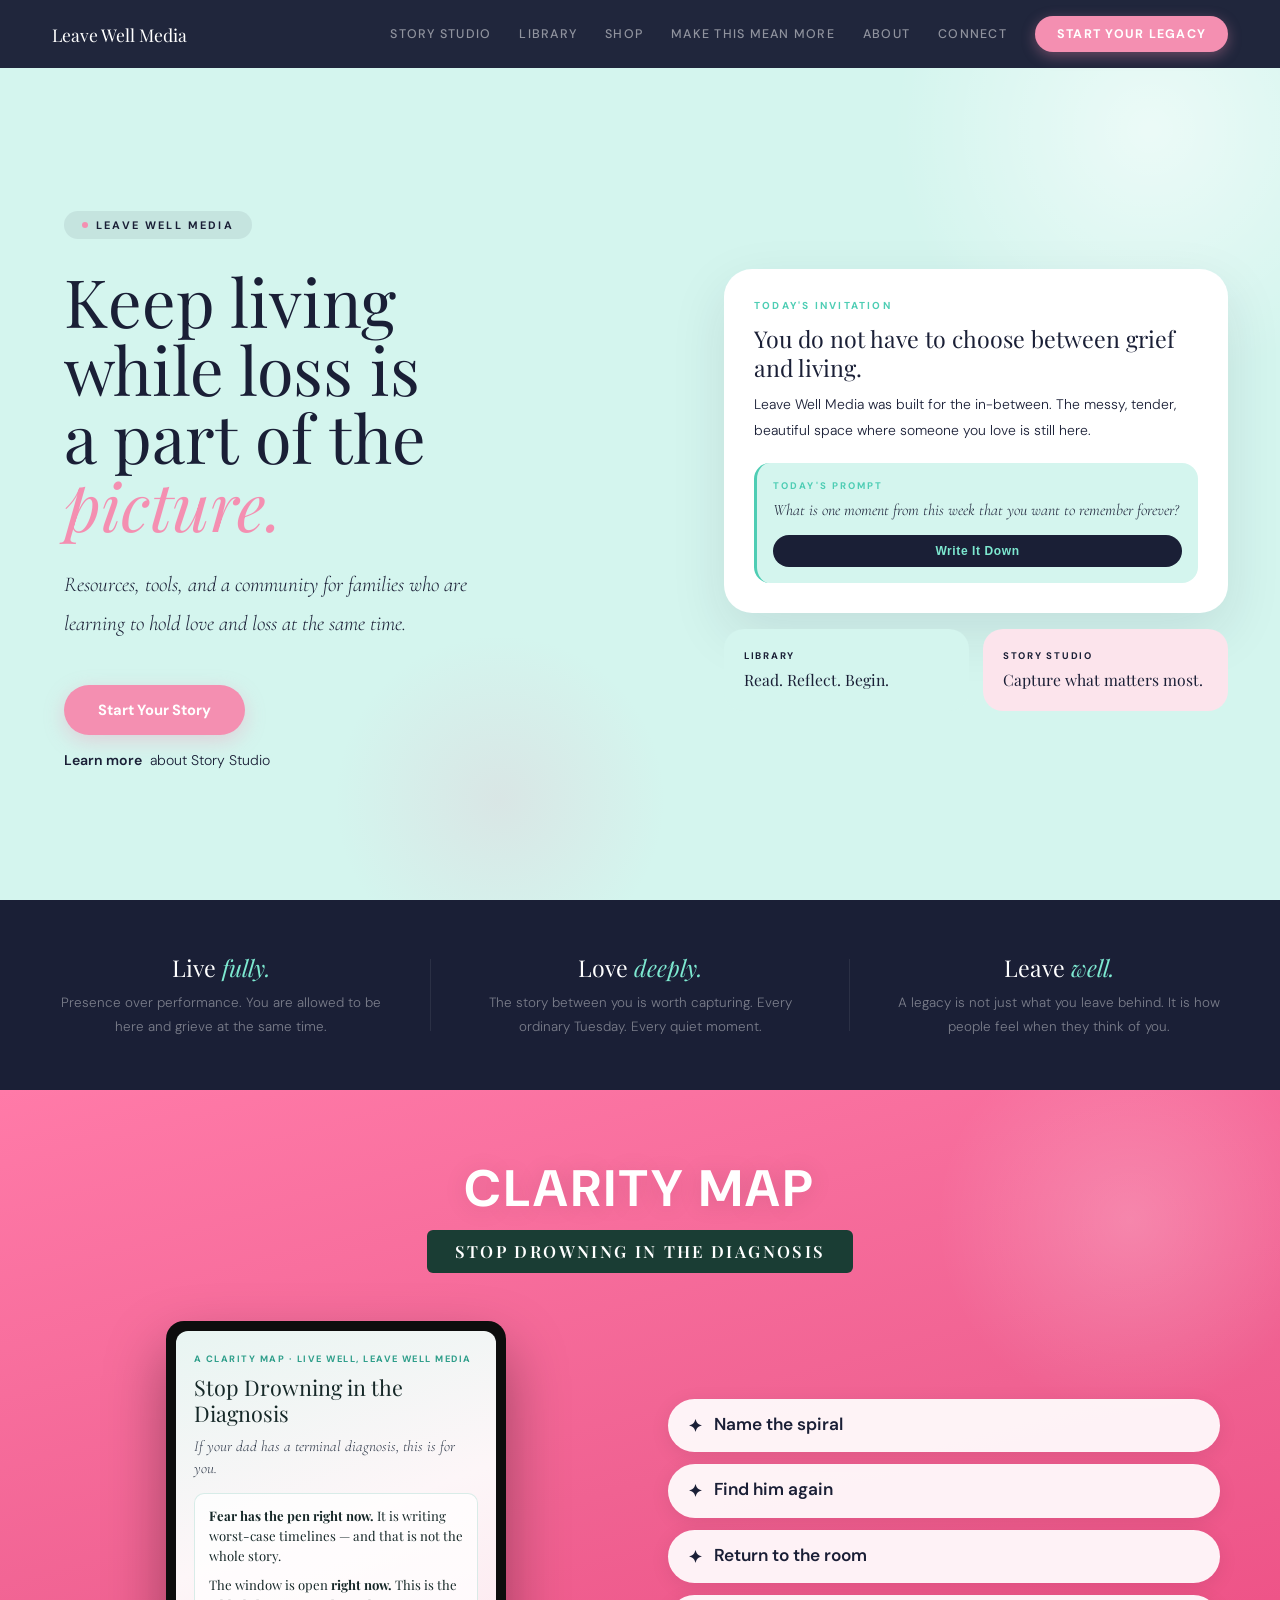
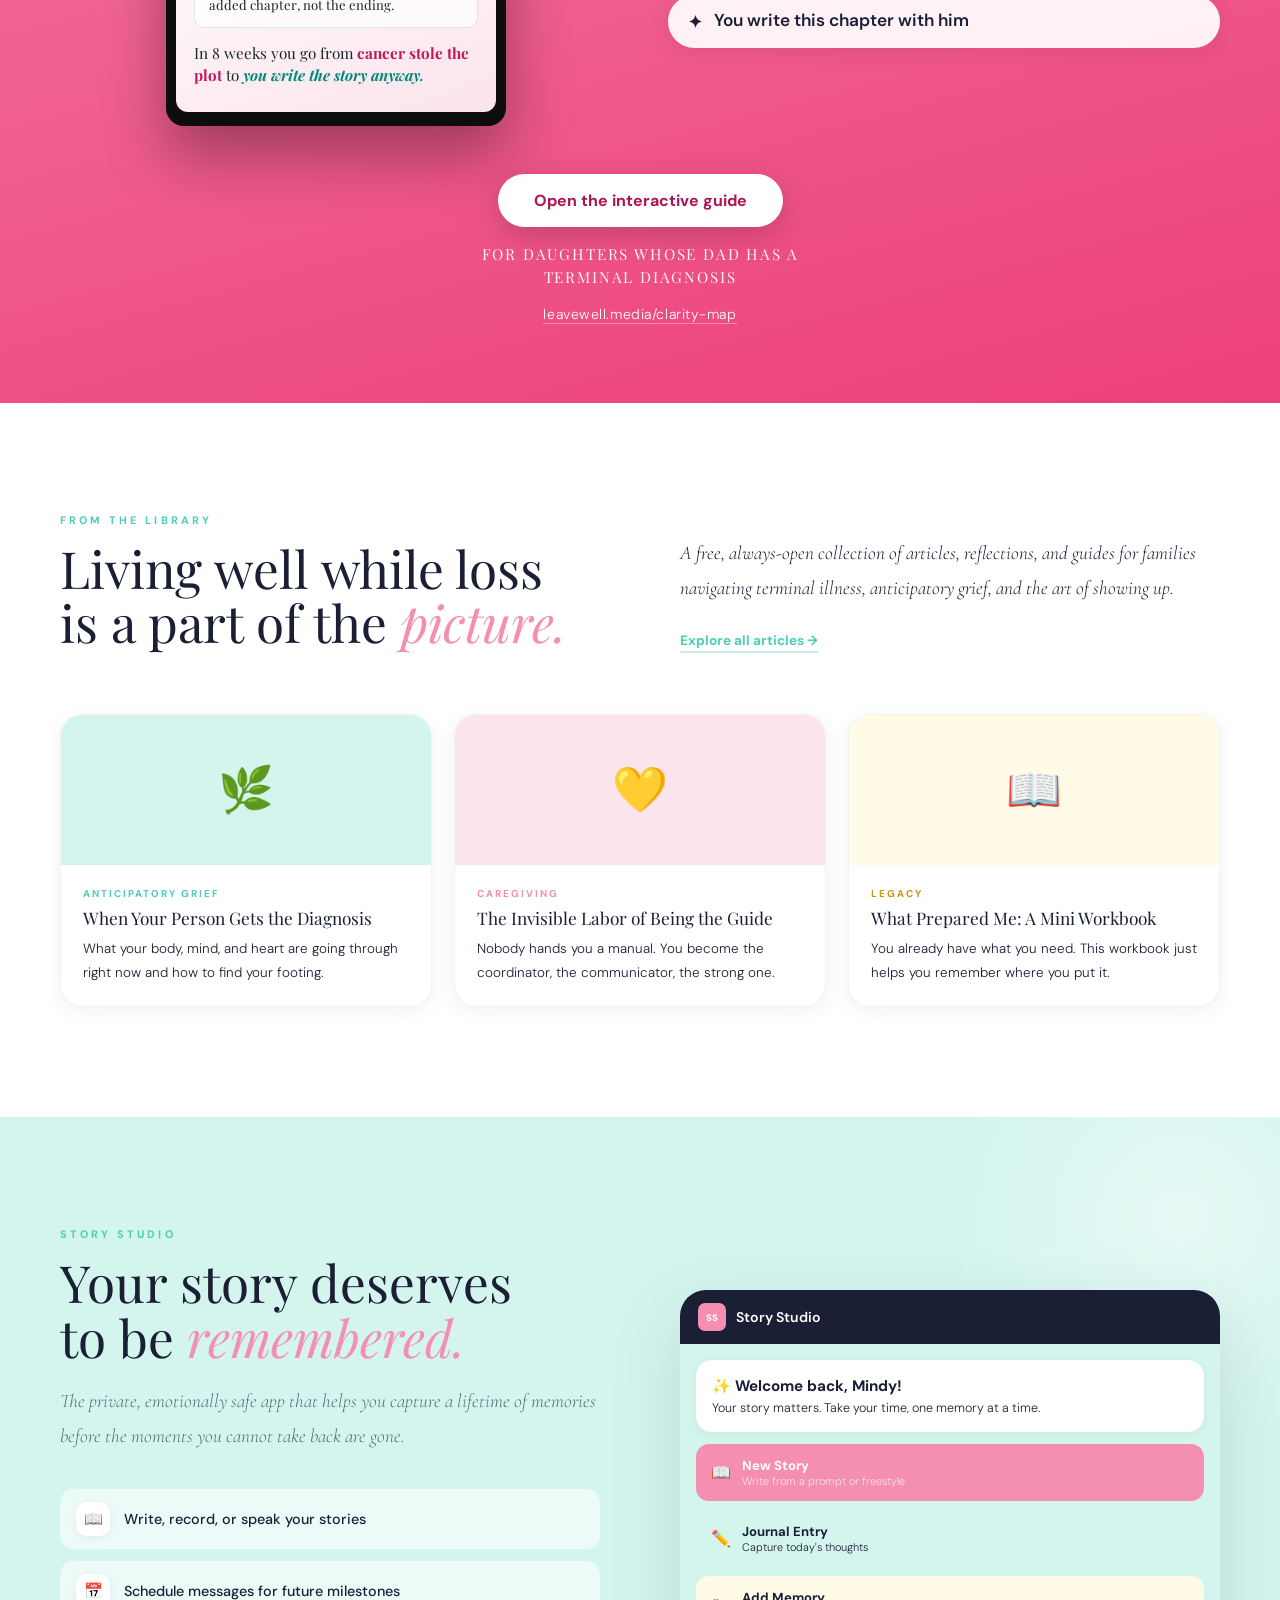
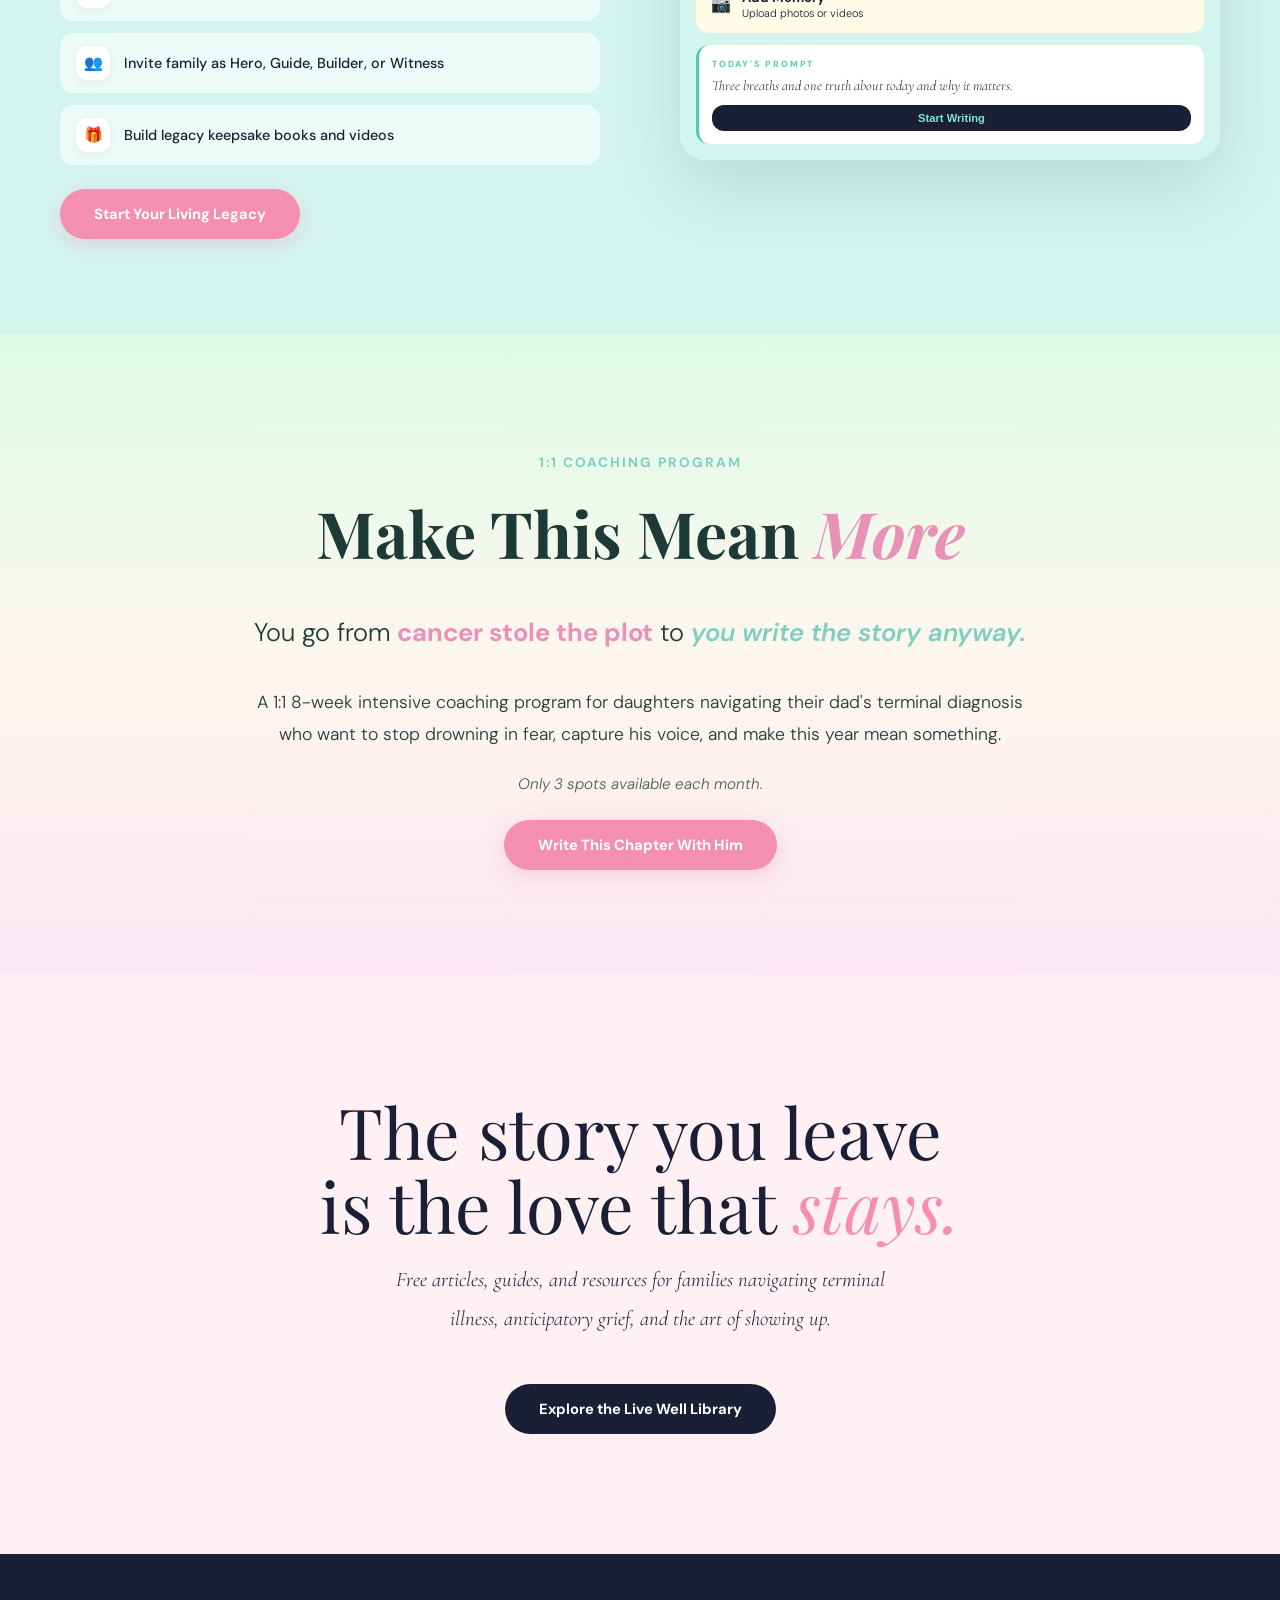
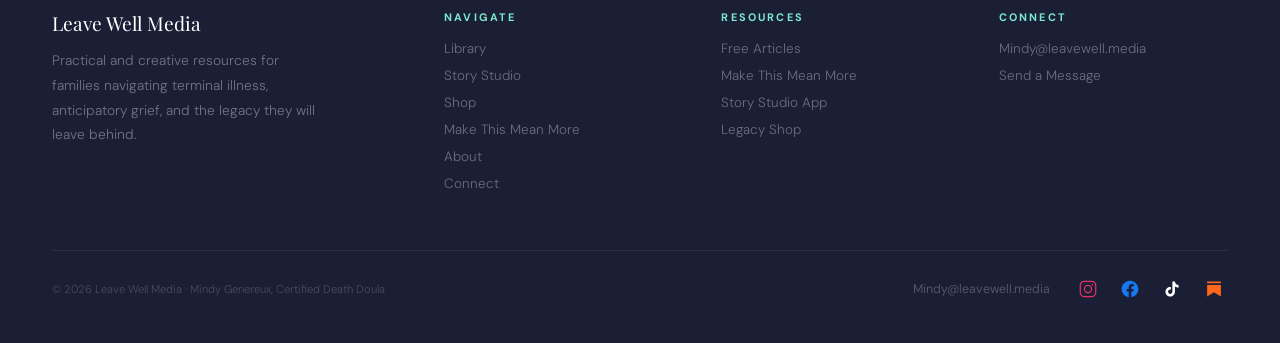
==== index.html @ edc54442 "Homepage Clarity Map: copy reflects interactive guide, not a download Made-with: Cursor" ====
<!DOCTYPE html>
<html lang="en">
<head>
<meta charset="UTF-8"><meta name="viewport" content="width=device-width, initial-scale=1.0">
<title>Leave Well Media | Keep Living While Love Is Part of the Picture</title>
<meta name="description" content="Practical and creative resources for families navigating terminal illness, anticipatory grief, and the legacy they will leave behind. Always free. Always here.">
<link rel="preconnect" href="https://fonts.googleapis.com">
<link href="https://fonts.googleapis.com/css2?family=Playfair+Display:ital,wght@0,400;0,700;1,400&family=DM+Sans:wght@300;400;500;600;700&family=Cormorant+Garamond:ital,wght@0,300;0,400;1,300&display=swap" rel="stylesheet">
<style>
:root{--mint:#7de8d0;--mint-bg:#d4f5ee;--mint-deep:#4ecdb4;--pink:#f48fb1;--pink-light:#fce4ec;--blush:#fff0f4;--yellow:#fffbe6;--navy:#1a1f36;--white:#ffffff;--text:#2d3748;--cream:#fafffe;}
*{box-sizing:border-box;margin:0;padding:0;}
html{scroll-behavior:smooth;}
body{font-family:'DM Sans',sans-serif;font-weight:300;overflow-x:hidden;background:var(--cream);}

/* NAV */
nav{position:fixed;top:0;left:0;right:0;z-index:100;padding:16px 52px;display:flex;justify-content:space-between;align-items:center;background:rgba(26,31,54,0.97);backdrop-filter:blur(10px);}
.nav-logo{font-family:'Playfair Display',serif;font-size:1.1rem;color:var(--white);text-decoration:none;}
.nav-links{display:flex;gap:28px;align-items:center;}
.nav-links a{font-size:0.78rem;font-weight:500;letter-spacing:0.1em;text-transform:uppercase;color:rgba(255,255,255,0.5);text-decoration:none;transition:color 0.2s;}
.nav-links a:hover{color:var(--mint);}
.nav-cta{background:var(--pink);color:var(--white)!important;font-size:0.82rem;font-weight:700!important;padding:10px 22px;border-radius:22px;box-shadow:0 4px 14px rgba(244,143,177,0.35);transition:transform 0.2s;}
.nav-cta:hover{transform:translateY(-1px);}
.nav-hamburger{display:none;background:none;border:none;cursor:pointer;padding:6px;flex-direction:column;gap:5px;}
.nav-hamburger span{display:block;width:22px;height:2px;background:var(--white);border-radius:2px;transition:all 0.3s;}
.mobile-menu{position:fixed;top:0;right:-100%;width:280px;height:100vh;background:var(--navy);z-index:200;padding:80px 36px 40px;display:flex;flex-direction:column;gap:8px;transition:right 0.35s ease;box-shadow:-8px 0 30px rgba(0,0,0,0.3);}
.mobile-menu.open{right:0;}
.mobile-menu a{font-family:'DM Sans',sans-serif;font-size:0.95rem;font-weight:400;color:rgba(255,255,255,0.6);text-decoration:none;padding:10px 0;border-bottom:1px solid rgba(255,255,255,0.06);transition:color 0.2s;}
.mobile-menu a:hover,.mobile-menu a.active{color:var(--mint);}
.mobile-menu .mob-cta{background:var(--pink);color:var(--white);font-weight:700;padding:14px 28px;border-radius:24px;text-align:center;margin-top:16px;border:none;box-shadow:0 4px 14px rgba(244,143,177,0.35);}
.mobile-menu-close{position:absolute;top:22px;right:22px;background:none;border:none;font-size:1.6rem;color:rgba(255,255,255,0.5);cursor:pointer;transition:color 0.2s;line-height:1;}
.mobile-menu-close:hover{color:var(--white);}
.mobile-overlay{position:fixed;inset:0;background:rgba(0,0,0,0.5);z-index:199;opacity:0;pointer-events:none;transition:opacity 0.35s;}
.mobile-overlay.open{opacity:1;pointer-events:auto;}
@media(max-width:900px){.nav-hamburger{display:flex;}}

/* HERO */
.hero{min-height:100vh;background:var(--mint-bg);display:grid;grid-template-columns:1.1fr 0.9fr;position:relative;overflow:hidden;padding-top:70px;}
.hero::before{content:'';position:absolute;top:-150px;right:-150px;width:560px;height:560px;background:radial-gradient(circle,rgba(255,255,255,0.55)0%,transparent 65%);pointer-events:none;}
.hero::after{content:'';position:absolute;bottom:-80px;left:25%;width:360px;height:360px;background:radial-gradient(circle,rgba(244,143,177,0.15)0%,transparent 65%);pointer-events:none;}
.hero-left{padding:90px 64px 80px;display:flex;flex-direction:column;justify-content:center;position:relative;z-index:1;}
.hero-pill{display:inline-flex;align-items:center;gap:8px;background:rgba(26,31,54,0.08);padding:7px 18px;border-radius:30px;margin-bottom:28px;width:fit-content;}
.hero-pill-dot{width:6px;height:6px;border-radius:50%;background:var(--pink);}
.hero-pill span{font-size:0.68rem;font-weight:700;letter-spacing:0.2em;text-transform:uppercase;color:var(--navy);}
.hero h1{font-family:'Playfair Display',serif;font-size:clamp(3.2rem,5.2vw,5.5rem);font-weight:400;color:var(--navy);line-height:1.02;margin-bottom:26px;}
.hero h1 em{font-style:italic;color:var(--pink);}
.hero-sub{font-family:'Cormorant Garamond',serif;font-size:1.32rem;font-style:italic;color:var(--navy);line-height:1.85;margin-bottom:42px;max-width:460px;}
.hero-btns{display:flex;gap:14px;flex-wrap:wrap;margin-bottom:16px;}
.btn-pink{background:var(--pink);color:var(--white);font-size:0.92rem;font-weight:700;padding:15px 34px;border-radius:28px;text-decoration:none;box-shadow:0 6px 20px rgba(244,143,177,0.35);transition:all 0.25s;}
.btn-pink:hover{transform:translateY(-2px);}
.btn-white{background:var(--white);color:var(--navy);font-size:0.92rem;font-weight:600;padding:15px 34px;border-radius:28px;text-decoration:none;box-shadow:0 4px 16px rgba(26,31,54,0.09);transition:all 0.25s;}
.btn-white:hover{transform:translateY(-2px);}
.hero-links{display:flex;flex-direction:column;gap:4px;}
.hero-link{font-size:0.88rem;color:var(--navy);text-decoration:none;display:flex;align-items:center;gap:8px;transition:color 0.2s;}
.hero-link:hover{color:var(--mint-deep);}
.hero-link span{font-weight:600;}

/* HERO RIGHT */
.hero-right{display:flex;flex-direction:column;justify-content:center;padding:90px 52px 80px 20px;gap:16px;position:relative;z-index:1;}
.hero-card-big{background:var(--white);border-radius:28px;padding:30px;box-shadow:0 20px 56px rgba(26,31,54,0.1);}
.hcb-tag{font-size:0.63rem;font-weight:700;letter-spacing:0.22em;text-transform:uppercase;color:var(--mint-deep);display:block;margin-bottom:12px;}
.hero-card-big h3{font-family:'Playfair Display',serif;font-size:1.45rem;font-weight:400;color:var(--navy);line-height:1.25;margin-bottom:10px;}
.hero-card-big p{font-size:0.87rem;color:var(--navy);line-height:1.8;margin-bottom:20px;}
.today-prompt{background:var(--mint-bg);border-radius:16px;padding:16px;border-left:3px solid var(--mint-deep);}
.tp-label{font-size:0.6rem;font-weight:700;letter-spacing:0.22em;text-transform:uppercase;color:var(--mint-deep);display:block;margin-bottom:6px;}
.today-prompt p{font-family:'Cormorant Garamond',serif;font-size:1rem;font-style:italic;color:var(--navy);line-height:1.6;margin-bottom:12px;}
.tp-btn{background:var(--navy);color:var(--mint);font-size:0.75rem;font-weight:700;padding:9px 20px;border-radius:16px;border:none;cursor:pointer;width:100%;letter-spacing:0.05em;}
.hero-mini-row{display:grid;grid-template-columns:1fr 1fr;gap:14px;}
.mini-card{border-radius:20px;padding:20px;}
.mini-mint{background:var(--mint-bg);}
.mini-blush{background:var(--pink-light);}
.mini-tag{font-size:0.6rem;font-weight:700;letter-spacing:0.18em;text-transform:uppercase;color:var(--navy);display:block;margin-bottom:8px;}
.mini-card h4{font-family:'Playfair Display',serif;font-size:0.98rem;font-weight:400;color:var(--navy);line-height:1.3;}

/* PHILOSOPHY */
.philosophy{background:var(--navy);padding:52px;display:grid;grid-template-columns:1fr 1px 1fr 1px 1fr;gap:40px;align-items:center;}
.phil-div{background:rgba(255,255,255,0.08);height:72px;}
.phil-item{text-align:center;}
.phil-item h3{font-family:'Playfair Display',serif;font-size:1.45rem;font-weight:400;color:var(--white);margin-bottom:8px;}
.phil-item h3 em{font-style:italic;color:var(--mint);}
.phil-item p{font-size:0.84rem;color:rgba(255,255,255,0.42);line-height:1.75;}

/* LIVING WELL */
.living{padding:110px 52px;background:var(--white);}
.living-inner{max-width:1160px;margin:0 auto;}
.eyebrow{font-size:0.68rem;font-weight:700;letter-spacing:0.28em;text-transform:uppercase;color:var(--mint-deep);display:block;margin-bottom:14px;}
.living-header{display:grid;grid-template-columns:1fr 1fr;gap:80px;align-items:end;margin-bottom:64px;}
.living h2{font-family:'Playfair Display',serif;font-size:clamp(2.6rem,4vw,4.2rem);font-weight:400;color:var(--navy);line-height:1.06;}
.living h2 em{font-style:italic;color:var(--pink);}
.living-intro p{font-family:'Cormorant Garamond',serif;font-size:1.2rem;font-style:italic;color:var(--navy);line-height:1.85;margin-bottom:22px;}
.living-intro a{font-size:0.85rem;font-weight:700;color:var(--mint-deep);text-decoration:none;border-bottom:2px solid rgba(78,205,180,0.3);padding-bottom:2px;}
.articles{display:grid;grid-template-columns:repeat(3,1fr);gap:22px;}
.art-card{border-radius:22px;overflow:hidden;box-shadow:0 4px 20px rgba(26,31,54,0.06);background:var(--white);border:1px solid rgba(26,31,54,0.05);transition:transform 0.25s,box-shadow 0.25s;cursor:pointer;text-decoration:none;}
.art-card:hover{transform:translateY(-6px);box-shadow:0 16px 48px rgba(26,31,54,0.12);}
.art-img{height:150px;display:flex;align-items:center;justify-content:center;font-size:2.8rem;}
.art-card:nth-child(1) .art-img{background:var(--mint-bg);}
.art-card:nth-child(2) .art-img{background:var(--pink-light);}
.art-card:nth-child(3) .art-img{background:var(--yellow);}
.art-body{padding:22px;}
.art-cat{font-size:0.62rem;font-weight:700;letter-spacing:0.2em;text-transform:uppercase;color:var(--mint-deep);display:block;margin-bottom:7px;}
.art-card:nth-child(2) .art-cat{color:var(--pink);}
.art-card:nth-child(3) .art-cat{color:#c9950a;}
.art-body h3{font-family:'Playfair Display',serif;font-size:1.08rem;font-weight:400;color:var(--navy);margin-bottom:8px;line-height:1.3;}
.art-body p{font-size:0.84rem;color:var(--navy);line-height:1.75;}

/* STORY STUDIO SECTION */
.studio-section{padding:110px 52px;background:var(--mint-bg);position:relative;overflow:hidden;}
.studio-section::before{content:'';position:absolute;top:-150px;right:-150px;width:500px;height:500px;background:radial-gradient(circle,rgba(255,255,255,0.4)0%,transparent 65%);}
.ss-inner{max-width:1160px;margin:0 auto;display:grid;grid-template-columns:1fr 1fr;gap:80px;align-items:center;}
.ss-text h2{font-family:'Playfair Display',serif;font-size:clamp(2.4rem,4vw,4rem);font-weight:400;color:var(--navy);line-height:1.08;margin-bottom:18px;}
.ss-text h2 em{font-style:italic;color:var(--pink);}
.ss-text p{font-family:'Cormorant Garamond',serif;font-size:1.2rem;font-style:italic;color:var(--navy);opacity:0.65;line-height:1.85;margin-bottom:34px;}
.ss-features{display:flex;flex-direction:column;gap:12px;margin-bottom:38px;}
.ss-feat{display:flex;align-items:center;gap:14px;background:rgba(255,255,255,0.6);border-radius:14px;padding:13px 16px;}
.ss-feat-icon{width:34px;height:34px;border-radius:10px;background:var(--white);display:flex;align-items:center;justify-content:center;font-size:0.95rem;flex-shrink:0;box-shadow:0 2px 8px rgba(26,31,54,0.07);}
.ss-feat span{font-size:0.9rem;font-weight:500;color:var(--navy);}
.ss-mockup{background:var(--white);border-radius:26px;overflow:hidden;box-shadow:0 28px 72px rgba(26,31,54,0.13);position:relative;z-index:1;}
.sm-top{background:var(--navy);padding:13px 18px;display:flex;align-items:center;gap:10px;}
.sm-logo{width:28px;height:28px;background:var(--pink);border-radius:7px;display:flex;align-items:center;justify-content:center;font-size:0.6rem;font-weight:800;color:var(--white);}
.sm-name{font-size:0.88rem;font-weight:600;color:var(--white);}
.sm-body{background:var(--mint-bg);padding:16px;}
.sm-welcome{background:var(--white);border-radius:16px;padding:16px;margin-bottom:12px;box-shadow:0 2px 10px rgba(26,31,54,0.06);}
.sm-welcome h4{font-size:0.95rem;font-weight:700;color:var(--navy);margin-bottom:4px;}
.sm-welcome p{font-size:0.78rem;color:var(--navy);}
.sm-actions{display:flex;flex-direction:column;gap:9px;margin-bottom:12px;}
.sm-act-pink{background:var(--pink);border-radius:13px;padding:13px 15px;display:flex;align-items:center;gap:11px;}
.sm-act-light{background:var(--mint-bg);border-radius:13px;padding:13px 15px;display:flex;align-items:center;gap:11px;}
.sm-act-yellow{background:var(--yellow);border-radius:13px;padding:13px 15px;display:flex;align-items:center;gap:11px;}
.sm-act-icon{font-size:1rem;}
.sm-act-title{font-size:0.82rem;font-weight:700;color:var(--navy);}
.sm-act-pink .sm-act-title{color:var(--white);}
.sm-act-sub{font-size:0.68rem;color:var(--navy);}
.sm-act-pink .sm-act-sub{color:rgba(255,255,255,0.75);opacity:1;}
.sm-prompt{background:var(--white);border-radius:13px;padding:13px;border-left:3px solid var(--mint-deep);}
.sm-prompt-lbl{font-size:0.56rem;font-weight:700;letter-spacing:0.2em;text-transform:uppercase;color:var(--mint-deep);display:block;margin-bottom:5px;}
.sm-prompt p{font-family:'Cormorant Garamond',serif;font-size:0.88rem;font-style:italic;color:var(--navy);line-height:1.5;margin-bottom:9px;}
.sm-prompt-btn{background:var(--navy);color:var(--mint);font-size:0.7rem;font-weight:700;padding:7px 14px;border-radius:12px;border:none;width:100%;cursor:pointer;}

/* CLOSING */
.closing{padding:120px 52px;background:var(--blush);text-align:center;}
.closing h2{font-family:'Playfair Display',serif;font-size:clamp(2.8rem,5.5vw,5.2rem);font-weight:400;color:var(--navy);line-height:1.05;max-width:800px;margin:0 auto 18px;}
.closing h2 em{font-style:italic;color:var(--pink);}
.closing-sub{font-family:'Cormorant Garamond',serif;font-size:1.3rem;font-style:italic;color:var(--navy);max-width:540px;margin:0 auto 46px;line-height:1.85;}
.closing-btns{display:flex;gap:14px;justify-content:center;flex-wrap:wrap;}
.btn-navy{background:var(--navy);color:var(--white);font-size:0.92rem;font-weight:700;padding:15px 34px;border-radius:28px;text-decoration:none;transition:all 0.25s;}
.btn-navy:hover{transform:translateY(-2px);}
.btn-outline{background:transparent;color:var(--navy);font-size:0.92rem;font-weight:600;padding:15px 34px;border-radius:28px;border:2px solid rgba(26,31,54,0.2);text-decoration:none;transition:all 0.25s;}
.btn-outline:hover{border-color:var(--navy);}

/* FOOTER */
footer{background:var(--navy);padding:56px 52px 40px;}
.footer-top{display:grid;grid-template-columns:1.5fr 1fr 1fr 1fr;gap:48px;margin-bottom:48px;}
.footer-brand h3{font-family:'Playfair Display',serif;font-size:1.2rem;font-weight:400;color:var(--white);margin-bottom:12px;}
.footer-brand p{font-size:0.86rem;color:rgba(255,255,255,0.38);line-height:1.8;max-width:270px;}
.footer-col h4{font-size:0.68rem;font-weight:700;letter-spacing:0.2em;text-transform:uppercase;color:var(--mint);margin-bottom:16px;}
.footer-col a{display:block;font-size:0.84rem;color:rgba(255,255,255,0.35);text-decoration:none;margin-bottom:10px;transition:color 0.2s;}
.footer-col a:hover{color:rgba(255,255,255,0.7);}
.footer-bottom{border-top:1px solid rgba(255,255,255,0.07);padding-top:24px;display:flex;justify-content:space-between;align-items:center;flex-wrap:wrap;gap:12px;}
.footer-copy{font-size:0.7rem;color:rgba(255,255,255,0.2);}
.footer-email{font-size:0.78rem;color:rgba(255,255,255,0.28);text-decoration:none;}
.footer-email:hover{color:var(--mint);}
.footer-bottom-right{display:flex;flex-wrap:wrap;align-items:center;gap:16px 24px;justify-content:flex-end;}
.footer-social{display:flex;align-items:center;gap:14px;}
.footer-social a{display:flex;align-items:center;justify-content:center;width:28px;height:28px;text-decoration:none;transition:opacity 0.25s;}
.footer-social a:hover{opacity:0.7;}
.footer-social svg{width:20px;height:20px;fill:currentColor;}
.footer-social .si-ig{color:#E1306C;}
.footer-social .si-fb{color:#1877F2;}
.footer-social .si-tt{color:#fff;}
.footer-social .si-ss{color:#FF6719;}

.fade-up{opacity:0;transform:translateY(18px);transition:opacity 0.7s,transform 0.7s;}
.fade-up.visible{opacity:1;transform:translateY(0);}

/* CLARITY MAP PROMO */
.clarity-promo{background:linear-gradient(165deg,#ff7aa8 0%,#f06292 45%,#ec407a 100%);padding:72px 52px 80px;position:relative;overflow:hidden;}
.clarity-promo::before{content:'';position:absolute;top:-80px;right:-60px;width:420px;height:420px;background:radial-gradient(circle,rgba(255,255,255,0.2) 0%,transparent 65%);pointer-events:none;}
.cp-inner{max-width:1160px;margin:0 auto;display:grid;grid-template-columns:1fr 1fr;gap:48px 56px;align-items:center;position:relative;z-index:1;}
.cp-head{grid-column:1/-1;text-align:center;}
.cp-actions{grid-column:1/-1;}
.cp-kicker{font-family:'DM Sans',sans-serif;font-size:clamp(2rem,4vw,3.25rem);font-weight:700;letter-spacing:0.06em;color:var(--white);text-transform:uppercase;line-height:1.05;margin-bottom:14px;text-shadow:0 2px 24px rgba(0,0,0,0.12);}
.cp-banner{display:inline-block;background:#1a3d34;padding:10px 28px;border-radius:6px;margin-bottom:0;}
.cp-banner span{font-family:'Playfair Display',serif;font-size:clamp(0.85rem,1.5vw,1.05rem);font-weight:600;letter-spacing:0.14em;color:var(--white);text-transform:uppercase;}
.cp-mock-wrap{display:flex;justify-content:center;}
.cp-tablet{background:#0d0d0d;border-radius:18px;padding:10px 10px 14px;box-shadow:0 28px 60px rgba(0,0,0,0.35);max-width:340px;width:100%;}
.cp-tablet-screen{background:linear-gradient(160deg,#e8f5f2 0%,#fdf6f8 50%,#fce4ec 100%);border-radius:12px;padding:22px 18px 26px;min-height:320px;text-align:left;}
.cp-ts-eyebrow{font-size:0.58rem;font-weight:700;letter-spacing:0.16em;text-transform:uppercase;color:#2e9e8a;margin-bottom:10px;display:block;}
.cp-ts-title{font-family:'Playfair Display',serif;font-size:1.35rem;font-weight:400;color:#162828;line-height:1.2;margin-bottom:8px;}
.cp-ts-sub{font-family:'Cormorant Garamond',serif;font-size:0.95rem;font-style:italic;color:#2d3748;margin-bottom:14px;line-height:1.45;}
.cp-ts-box{background:rgba(255,255,255,.72);border:1px solid rgba(46,158,138,.18);border-radius:10px;padding:12px 14px;margin-bottom:14px;}
.cp-ts-box p{font-family:'Playfair Display',serif;font-size:0.82rem;color:#162828;line-height:1.55;margin-bottom:8px;}
.cp-ts-box p:last-child{margin-bottom:0;}
.cp-ts-tag{font-family:'Playfair Display',serif;font-size:0.95rem;color:#162828;line-height:1.45;margin-top:4px;}
.cp-ts-tag .cp-pink{color:#c2185b;font-weight:700;}
.cp-ts-tag .cp-teal{color:#00897b;font-weight:700;font-style:italic;}
.cp-list{display:flex;flex-direction:column;gap:12px;}
.cp-li{display:flex;align-items:flex-start;gap:12px;background:rgba(255,255,255,.92);border-radius:999px;padding:14px 20px;box-shadow:0 4px 20px rgba(0,0,0,0.08);}
.cp-li-icon{color:#f48fb1;font-size:1rem;line-height:1.4;flex-shrink:0;margin-top:2px;}
.cp-li span{font-family:'DM Sans',sans-serif;font-size:clamp(0.95rem,1.4vw,1.08rem);font-weight:600;color:#1a1f36;line-height:1.35;}
.cp-actions{display:flex;flex-direction:column;align-items:center;gap:16px;text-align:center;}
.cp-btn{background:var(--white);color:#ad1457;font-family:'DM Sans',sans-serif;font-size:1rem;font-weight:700;padding:16px 36px;border-radius:999px;border:none;cursor:pointer;box-shadow:0 8px 28px rgba(0,0,0,0.18);transition:transform 0.2s,box-shadow 0.2s;}
.cp-btn:hover{transform:translateY(-2px);box-shadow:0 12px 36px rgba(0,0,0,0.22);}
.cp-audience{font-family:'Playfair Display',serif;font-size:clamp(0.78rem,1.2vw,0.95rem);letter-spacing:0.12em;text-transform:uppercase;color:rgba(255,255,255,.95);text-align:center;line-height:1.5;max-width:36ch;}
.cp-url{font-family:'DM Sans',sans-serif;font-size:0.88rem;color:rgba(255,255,255,.75);letter-spacing:0.04em;}
.cp-url a{color:var(--white);text-decoration:none;border-bottom:1px solid rgba(255,255,255,.35);}
.cp-url a:hover{border-bottom-color:var(--white);}
dialog.clarity-dlg{border:none;border-radius:22px;padding:0;max-width:440px;width:calc(100% - 32px);box-shadow:0 24px 80px rgba(0,0,0,0.35);}
dialog.clarity-dlg::backdrop{background:rgba(26,31,54,0.55);}
.clarity-dlg-inner{padding:32px 28px 28px;}
.clarity-dlg-inner h3{font-family:'Playfair Display',serif;font-size:1.45rem;font-weight:400;color:var(--navy);margin-bottom:8px;line-height:1.2;}
.clarity-dlg-inner>p{font-size:0.92rem;color:var(--navy);line-height:1.55;margin-bottom:22px;opacity:.88;}
.clarity-dlg-form{display:flex;flex-direction:column;gap:14px;}
.clarity-dlg-form label{font-size:0.72rem;font-weight:700;letter-spacing:0.12em;text-transform:uppercase;color:var(--mint-deep);}
.clarity-dlg-form input[type=email]{width:100%;padding:14px 16px;border-radius:12px;border:1.5px solid rgba(26,31,54,0.12);font-size:1rem;font-family:'DM Sans',sans-serif;}
.clarity-dlg-form input:focus{outline:none;border-color:var(--mint-deep);box-shadow:0 0 0 3px rgba(125,232,208,0.25);}
.clarity-dlg-submit{background:var(--pink);color:var(--white);font-size:0.95rem;font-weight:700;padding:14px 20px;border-radius:999px;border:none;cursor:pointer;transition:transform 0.2s;}
.clarity-dlg-submit:hover{transform:translateY(-1px);}
.clarity-dlg-cancel{background:transparent;color:var(--navy);font-size:0.88rem;padding:8px;border:none;cursor:pointer;opacity:.65;margin-top:4px;}
.clarity-dlg-cancel:hover{opacity:1;}

@media(max-width:900px){
  .clarity-promo{padding:56px 24px 64px;}
  .cp-inner{grid-template-columns:1fr;gap:36px;}
  .cp-mock-wrap{order:2;}
  .cp-side{order:3;}
  .cp-actions{order:4;}
  .hero,.ss-inner,.living-header{grid-template-columns:1fr;}
  .hero-right,.living-intro{display:none;}
  .philosophy{grid-template-columns:1fr;}
  .phil-div{display:none;}
  .articles{grid-template-columns:1fr;}
  nav{padding:12px 20px;}
  .nav-links{display:none;}
  .living,.studio-section,.closing{padding:72px 24px;}
  .footer-top{grid-template-columns:1fr 1fr;gap:28px;}
}
</style>
</head>
<body>

<nav>
  <a href="/" class="nav-logo">Leave Well Media</a>
  <div class="nav-links">
    <a href="/story-studio/">Story Studio</a>
    <a href="/live-well-library/">Library</a>
    <a href="/legacy-shop/">Shop</a>
    <a href="/make-this-mean-more/">Make This Mean More</a>
    <a href="/about/">About</a>
    <a href="/connect/">Connect</a>
    <a href="https://storystudio.media" class="nav-cta" target="_blank">Start Your Legacy</a>
  </div>
  <button class="nav-hamburger" aria-label="Open menu"><span></span><span></span><span></span></button>
</nav>
<div class="mobile-overlay" id="mob-overlay"></div>
<div class="mobile-menu" id="mob-menu">
  <button class="mobile-menu-close" id="mob-close" aria-label="Close menu">&times;</button>
  <a href="/">Home</a>
  <a href="/story-studio/">Story Studio</a>
  <a href="/live-well-library/">Library</a>
  <a href="/legacy-shop/">Shop</a>
  <a href="/make-this-mean-more/">Make This Mean More</a>
  <a href="/about/">About</a>
  <a href="/connect/">Connect</a>
  <a href="https://storystudio.media" class="mob-cta" target="_blank">Start Your Legacy</a>
</div>

<!-- HERO -->
<section class="hero">
  <div class="hero-left">
    <div class="hero-pill"><div class="hero-pill-dot"></div><span>Leave Well Media</span></div>
    <h1>Keep living<br>while loss is<br>a part of the<br><em>picture.</em></h1>
    <p class="hero-sub">Resources, tools, and a community for families who are learning to hold love and loss at the same time.</p>
    <div class="hero-btns">
      <a href="https://storystudio.media" class="btn-pink" target="_blank">Start Your Story</a>
    </div>
    <div class="hero-links">
      <a href="/story-studio/" class="hero-link"><span>Learn more</span> about Story Studio</a>
    </div>
  </div>
  <div class="hero-right">
    <div class="hero-card-big">
      <span class="hcb-tag">Today's Invitation</span>
      <h3>You do not have to choose between grief and living.</h3>
      <p>Leave Well Media was built for the in-between. The messy, tender, beautiful space where someone you love is still here.</p>
      <div class="today-prompt">
        <span class="tp-label">Today's Prompt</span>
        <p>What is one moment from this week that you want to remember forever?</p>
        <button class="tp-btn" onclick="window.open('https://storystudio.media','_blank')">Write It Down</button>
      </div>
    </div>
    <div class="hero-mini-row">
      <div class="mini-card mini-mint"><span class="mini-tag">Library</span><h4>Read. Reflect. Begin.</h4></div>
      <div class="mini-card mini-blush"><span class="mini-tag">Story Studio</span><h4>Capture what matters most.</h4></div>
    </div>
  </div>
</section>

<!-- PHILOSOPHY -->
<div class="philosophy">
  <div class="phil-item"><h3>Live <em>fully.</em></h3><p>Presence over performance. You are allowed to be here and grieve at the same time.</p></div>
  <div class="phil-div"></div>
  <div class="phil-item"><h3>Love <em>deeply.</em></h3><p>The story between you is worth capturing. Every ordinary Tuesday. Every quiet moment.</p></div>
  <div class="phil-div"></div>
  <div class="phil-item"><h3>Leave <em>well.</em></h3><p>A legacy is not just what you leave behind. It is how people feel when they think of you.</p></div>
</div>

<!-- CLARITY MAP -->
<section class="clarity-promo" aria-labelledby="clarity-heading">
  <div class="cp-inner">
    <div class="cp-head">
      <p class="cp-kicker" id="clarity-heading">Clarity Map</p>
      <div class="cp-banner"><span>Stop drowning in the diagnosis</span></div>
    </div>
    <div class="cp-mock-wrap">
      <div class="cp-tablet" aria-hidden="true">
        <div class="cp-tablet-screen">
          <span class="cp-ts-eyebrow">A Clarity Map · Live Well, Leave Well Media</span>
          <div class="cp-ts-title">Stop Drowning in the Diagnosis</div>
          <p class="cp-ts-sub">If your dad has a terminal diagnosis, this is for you.</p>
          <div class="cp-ts-box">
            <p><strong>Fear has the pen right now.</strong> It is writing worst-case timelines — and that is not the whole story.</p>
            <p>The window is open <strong>right now.</strong> This is the added chapter, not the ending.</p>
          </div>
          <p class="cp-ts-tag">In 8 weeks you go from <span class="cp-pink">cancer stole the plot</span> to <span class="cp-teal">you write the story anyway.</span></p>
        </div>
      </div>
    </div>
    <div class="cp-side">
      <div class="cp-list">
        <div class="cp-li"><span class="cp-li-icon" aria-hidden="true">✦</span><span>Name the spiral</span></div>
        <div class="cp-li"><span class="cp-li-icon" aria-hidden="true">✦</span><span>Find him again</span></div>
        <div class="cp-li"><span class="cp-li-icon" aria-hidden="true">✦</span><span>Return to the room</span></div>
        <div class="cp-li"><span class="cp-li-icon" aria-hidden="true">✦</span><span>You write this chapter with him</span></div>
      </div>
    </div>
    <div class="cp-actions">
      <button type="button" class="cp-btn" id="clarityOpenBtn">Open the interactive guide</button>
      <p class="cp-audience">For daughters whose dad has a terminal diagnosis</p>
      <p class="cp-url"><a href="/clarity-map/">leavewell.media/clarity-map</a></p>
    </div>
  </div>
</section>

<dialog class="clarity-dlg" id="clarityDlg" aria-labelledby="clarityDlgTitle">
  <div class="clarity-dlg-inner">
    <h3 id="clarityDlgTitle">Clarity Map</h3>
    <p>The Clarity Map is an <strong>interactive guide</strong> you use in the browser — not a PDF. Add your email, then we&rsquo;ll take you straight to <strong>leavewell.media/clarity-map</strong> so you can begin.</p>
    <form class="clarity-dlg-form" method="POST" action="https://formsubmit.co/Mindy@leavewell.media">
      <input type="hidden" name="_subject" value="Clarity Map — Interactive guide (homepage)">
      <input type="hidden" name="_next" value="https://leavewell.media/clarity-map/">
      <input type="hidden" name="_captcha" value="false">
      <label for="clarityEmail">Email address</label>
      <input id="clarityEmail" type="email" name="email" placeholder="you@email.com" autocomplete="email" required>
      <button type="submit" class="clarity-dlg-submit">Continue to the guide</button>
    </form>
    <button type="button" class="clarity-dlg-cancel" id="clarityDlgClose">Cancel</button>
  </div>
</dialog>

<!-- LIVING WELL LIBRARY -->
<section class="living">
  <div class="living-inner">
    <div class="living-header">
      <div>
        <span class="eyebrow">From the Library</span>
        <h2 class="fade-up">Living well while loss<br>is a part of the <em>picture.</em></h2>
      </div>
      <div class="living-intro">
        <p>A free, always-open collection of articles, reflections, and guides for families navigating terminal illness, anticipatory grief, and the art of showing up.</p>
        <a href="/live-well-library/">Explore all articles →</a>
      </div>
    </div>
    <div class="articles">
      <a href="/live-well-library/when-your-person-gets-the-diagnosis/" class="art-card fade-up">
        <div class="art-img">🌿</div>
        <div class="art-body">
          <span class="art-cat">Anticipatory Grief</span>
          <h3>When Your Person Gets the Diagnosis</h3>
          <p>What your body, mind, and heart are going through right now and how to find your footing.</p>
        </div>
      </a>
      <a href="/live-well-library/" class="art-card fade-up">
        <div class="art-img">💛</div>
        <div class="art-body">
          <span class="art-cat">Caregiving</span>
          <h3>The Invisible Labor of Being the Guide</h3>
          <p>Nobody hands you a manual. You become the coordinator, the communicator, the strong one.</p>
        </div>
      </a>
      <a href="/live-well-library/" class="art-card fade-up">
        <div class="art-img">📖</div>
        <div class="art-body">
          <span class="art-cat">Legacy</span>
          <h3>What Prepared Me: A Mini Workbook</h3>
          <p>You already have what you need. This workbook just helps you remember where you put it.</p>
        </div>
      </a>
    </div>
  </div>
</section>

<!-- STORY STUDIO -->
<section class="studio-section">
  <div class="ss-inner">
    <div class="ss-text fade-up">
      <span class="eyebrow">Story Studio</span>
      <h2>Your story deserves<br>to be <em>remembered.</em></h2>
      <p>The private, emotionally safe app that helps you capture a lifetime of memories before the moments you cannot take back are gone.</p>
      <div class="ss-features">
        <div class="ss-feat"><div class="ss-feat-icon">📖</div><span>Write, record, or speak your stories</span></div>
        <div class="ss-feat"><div class="ss-feat-icon">📅</div><span>Schedule messages for future milestones</span></div>
        <div class="ss-feat"><div class="ss-feat-icon">👥</div><span>Invite family as Hero, Guide, Builder, or Witness</span></div>
        <div class="ss-feat"><div class="ss-feat-icon">🎁</div><span>Build legacy keepsake books and videos</span></div>
      </div>
      <a href="https://storystudio.media" class="btn-pink" target="_blank">Start Your Living Legacy</a>
    </div>
    <div class="ss-mockup fade-up">
      <div class="sm-top"><div class="sm-logo">SS</div><span class="sm-name">Story Studio</span></div>
      <div class="sm-body">
        <div class="sm-welcome"><h4>✨ Welcome back, Mindy!</h4><p>Your story matters. Take your time, one memory at a time.</p></div>
        <div class="sm-actions">
          <div class="sm-act-pink"><span class="sm-act-icon">📖</span><div><div class="sm-act-title">New Story</div><div class="sm-act-sub">Write from a prompt or freestyle</div></div></div>
          <div class="sm-act-light"><span class="sm-act-icon">✏️</span><div><div class="sm-act-title">Journal Entry</div><div class="sm-act-sub">Capture today's thoughts</div></div></div>
          <div class="sm-act-yellow"><span class="sm-act-icon">📷</span><div><div class="sm-act-title">Add Memory</div><div class="sm-act-sub">Upload photos or videos</div></div></div>
        </div>
        <div class="sm-prompt">
          <span class="sm-prompt-lbl">Today's Prompt</span>
          <p>Three breaths and one truth about today and why it matters.</p>
          <button class="sm-prompt-btn">Start Writing</button>
        </div>
      </div>
    </div>
  </div>
</section>

<!-- MAKE THIS MEAN MORE -->
<section style="background: linear-gradient(180deg, #dcfce7 0%, #fdf6ee 50%, #fce7f3 100%); padding: 120px 40px; text-align: center;">
    <div style="max-width: 900px; margin: 0 auto;">
        <div style="color: #7ecfc0; text-transform: uppercase; letter-spacing: 2px; font-size: 0.85rem; font-weight: 700; margin-bottom: 24px;">
            1:1 COACHING PROGRAM
        </div>
        <h2 style="font-family: 'Playfair Display', serif; font-size: clamp(2.5rem, 5vw, 4rem); line-height: 1.2; margin-bottom: 40px; color: #1e3a38;">
            Make This Mean <em style="color: #e891b9; font-style: italic;">More</em>
        </h2>
        <p style="font-size: clamp(1.2rem, 2.5vw, 1.6rem); line-height: 1.7; margin-bottom: 32px; color: #1e3a38;">
            You go from <strong style="color: #e891b9;">cancer stole the plot</strong> to <em style="color: #7ecfc0; font-weight: 600; font-style: italic;">you write the story anyway.</em>
        </p>
        <p style="font-size: 1.1rem; line-height: 1.8; margin-bottom: 24px; color: #1e3a38; max-width: 800px; margin-left: auto; margin-right: auto;">
            A 1:1 8-week intensive coaching program for daughters navigating their dad's terminal diagnosis who want to stop drowning in fear, capture his voice, and make this year mean something.
        </p>
        <p style="font-size: 0.95rem; font-style: italic; margin-bottom: 40px; color: #1e3a38; opacity: 0.8;">
            Only 3 spots available each month.
        </p>
        <a href="/make-this-mean-more/" class="btn-pink">Write This Chapter With Him</a>
    </div>
</section>

<!-- CLOSING CTA -->
<section class="closing">
  <h2 class="fade-up">The story you leave<br>is the love that <em>stays.</em></h2>
  <p class="closing-sub">Free articles, guides, and resources for families navigating terminal illness, anticipatory grief, and the art of showing up.</p>
  <div class="closing-btns">
    <a href="/live-well-library/" class="btn-navy">Explore the Live Well Library</a>
  </div>
</section>

<!-- FOOTER -->
<footer>
  <div class="footer-top">
    <div class="footer-brand">
      <h3>Leave Well Media</h3>
      <p>Practical and creative resources for families navigating terminal illness, anticipatory grief, and the legacy they will leave behind.</p>
    </div>
    <div class="footer-col">
      <h4>Navigate</h4>
      <a href="/live-well-library/">Library</a>
      <a href="/story-studio/">Story Studio</a>
      <a href="/legacy-shop/">Shop</a>
      <a href="/make-this-mean-more/">Make This Mean More</a>
      <a href="/about/">About</a>
      <a href="/connect/">Connect</a>
    </div>
    <div class="footer-col">
      <h4>Resources</h4>
      <a href="/live-well-library/">Free Articles</a>
      <a href="/make-this-mean-more/">Make This Mean More</a>
      <a href="https://storystudio.media" target="_blank">Story Studio App</a>
      <a href="/legacy-shop/">Legacy Shop</a>
    </div>
    <div class="footer-col">
      <h4>Connect</h4>
      <a href="mailto:Mindy@leavewell.media">Mindy@leavewell.media</a>
      <a href="/connect/">Send a Message</a>
    </div>
  </div>
  <div class="footer-bottom">
    <span class="footer-copy">© 2026 Leave Well Media · Mindy Genereux, Certified Death Doula</span>
    <div class="footer-bottom-right">
      <a href="mailto:Mindy@leavewell.media" class="footer-email">Mindy@leavewell.media</a>
      <div class="footer-social" role="navigation" aria-label="Follow on social media">
        <a href="https://www.instagram.com/mindy_genereux/" target="_blank" rel="noopener noreferrer" aria-label="Instagram" class="si-ig"><svg viewBox="0 0 24 24"><path d="M7.75 2h8.5A5.75 5.75 0 0 1 22 7.75v8.5A5.75 5.75 0 0 1 16.25 22h-8.5A5.75 5.75 0 0 1 2 16.25v-8.5A5.75 5.75 0 0 1 7.75 2Zm0 1.5A4.25 4.25 0 0 0 3.5 7.75v8.5A4.25 4.25 0 0 0 7.75 20.5h8.5a4.25 4.25 0 0 0 4.25-4.25v-8.5A4.25 4.25 0 0 0 16.25 3.5ZM12 7a5 5 0 1 1 0 10 5 5 0 0 1 0-10Zm0 1.5a3.5 3.5 0 1 0 0 7 3.5 3.5 0 0 0 0-7Zm5.25-2.5a1 1 0 1 1 0 2 1 1 0 0 1 0-2Z"/></svg></a>
        <a href="https://www.facebook.com/mindygenereux" target="_blank" rel="noopener noreferrer" aria-label="Facebook" class="si-fb"><svg viewBox="0 0 24 24"><path d="M22 12c0-5.523-4.477-10-10-10S2 6.477 2 12c0 4.991 3.657 9.128 8.438 9.878v-6.987h-2.54V12h2.54V9.797c0-2.506 1.492-3.89 3.777-3.89 1.094 0 2.238.195 2.238.195v2.46h-1.26c-1.243 0-1.63.771-1.63 1.562V12h2.773l-.443 2.89h-2.33v6.988C18.343 21.128 22 16.991 22 12Z"/></svg></a>
        <a href="https://www.tiktok.com/@mindygenereux" target="_blank" rel="noopener noreferrer" aria-label="TikTok" class="si-tt"><svg viewBox="0 0 24 24"><path d="M16.6 5.82A4.278 4.278 0 0 1 15.54 3h-3.09v12.4a2.592 2.592 0 0 1-2.59 2.5c-1.42 0-2.6-1.16-2.6-2.6 0-1.72 1.66-3.01 3.37-2.48V9.66c-3.45-.46-6.47 2.22-6.47 5.64 0 3.33 2.76 5.7 5.69 5.7 3.14 0 5.69-2.55 5.69-5.7V9.01a7.35 7.35 0 0 0 4.3 1.38V7.3s-1.88.09-3.24-1.48Z"/></svg></a>
        <a href="https://mindygenereux.substack.com/" target="_blank" rel="noopener noreferrer" aria-label="Substack" class="si-ss"><svg viewBox="0 0 24 24"><path d="M3.75 3h16.5v2.1H3.75Zm0 4.05h16.5v2.1H3.75ZM20.25 9.15V21L12 16.05 3.75 21V9.15h16.5Z"/></svg></a>
      </div>
    </div>
  </div>
</footer>

<script>
const obs=new IntersectionObserver(e=>{e.forEach(el=>{if(el.isIntersecting){el.target.classList.add('visible');obs.unobserve(el.target);}});},{threshold:0.08});
document.querySelectorAll('.fade-up').forEach(el=>obs.observe(el));
</script>
<script>
(function(){const btn=document.querySelector('.nav-hamburger'),menu=document.getElementById('mob-menu'),overlay=document.getElementById('mob-overlay'),close=document.getElementById('mob-close');function toggle(open){menu.classList.toggle('open',open);overlay.classList.toggle('open',open);document.body.style.overflow=open?'hidden':'';}btn.addEventListener('click',()=>toggle(true));close.addEventListener('click',()=>toggle(false));overlay.addEventListener('click',()=>toggle(false));})();
(function(){const d=document.getElementById('clarityDlg'),open=document.getElementById('clarityOpenBtn'),close=document.getElementById('clarityDlgClose');if(!d||!open)return;open.addEventListener('click',function(){d.showModal();});close.addEventListener('click',function(){d.close();});d.addEventListener('click',function(e){if(e.target===d)d.close();});})();
</script>
<script defer src="/_vercel/insights/script.js"></script>
</body>
</html>
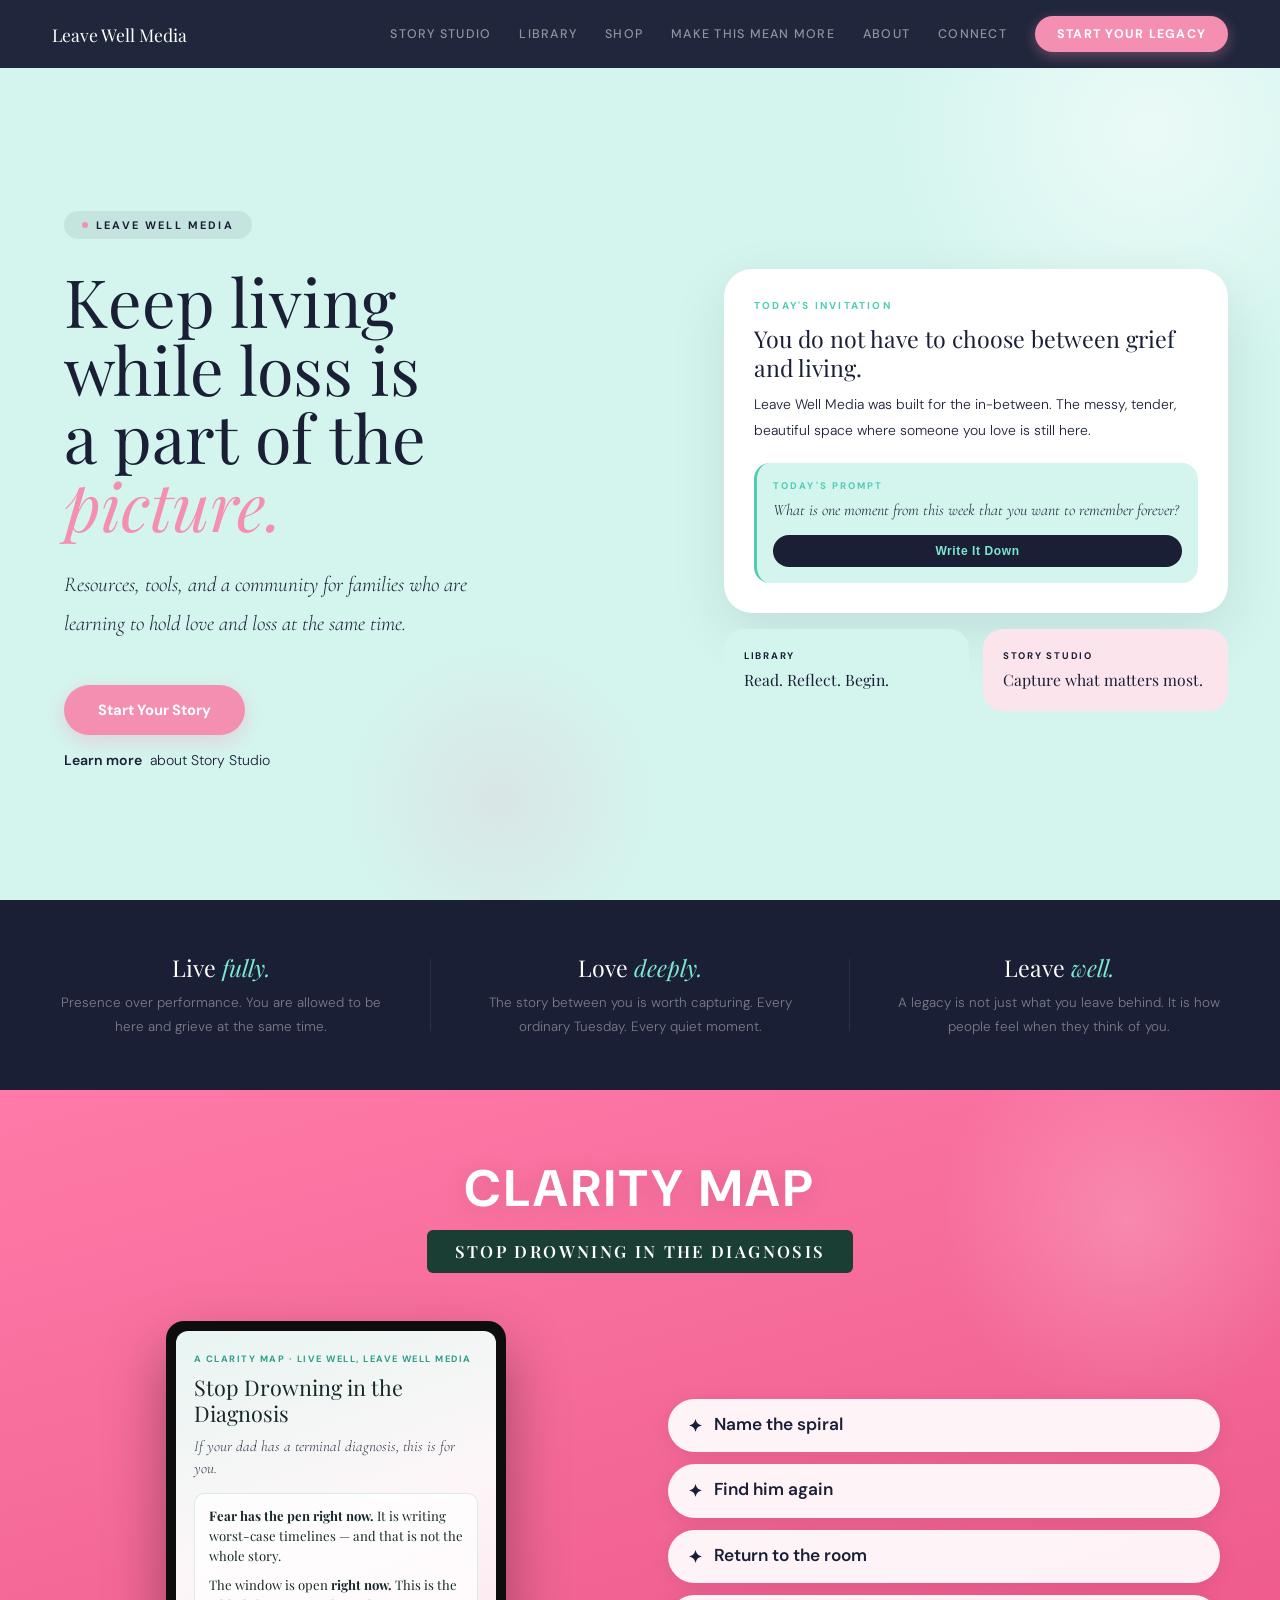
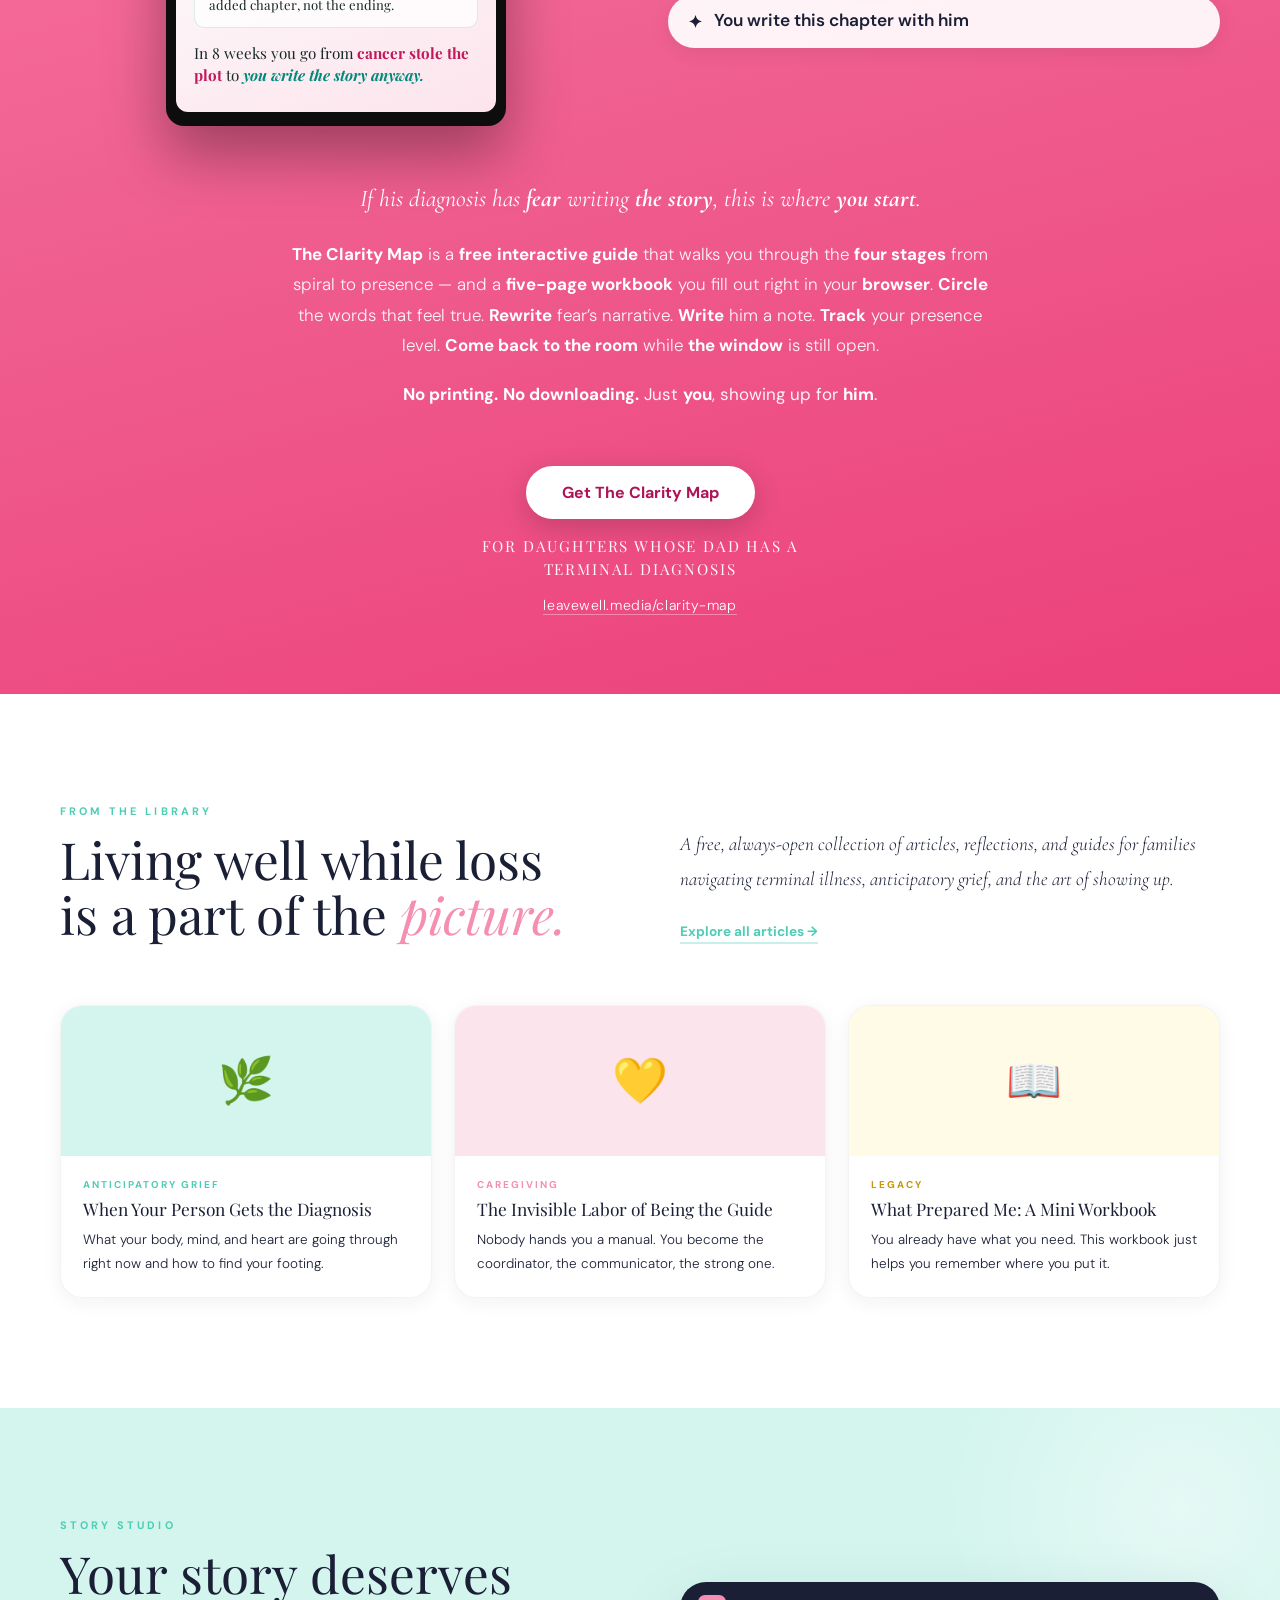
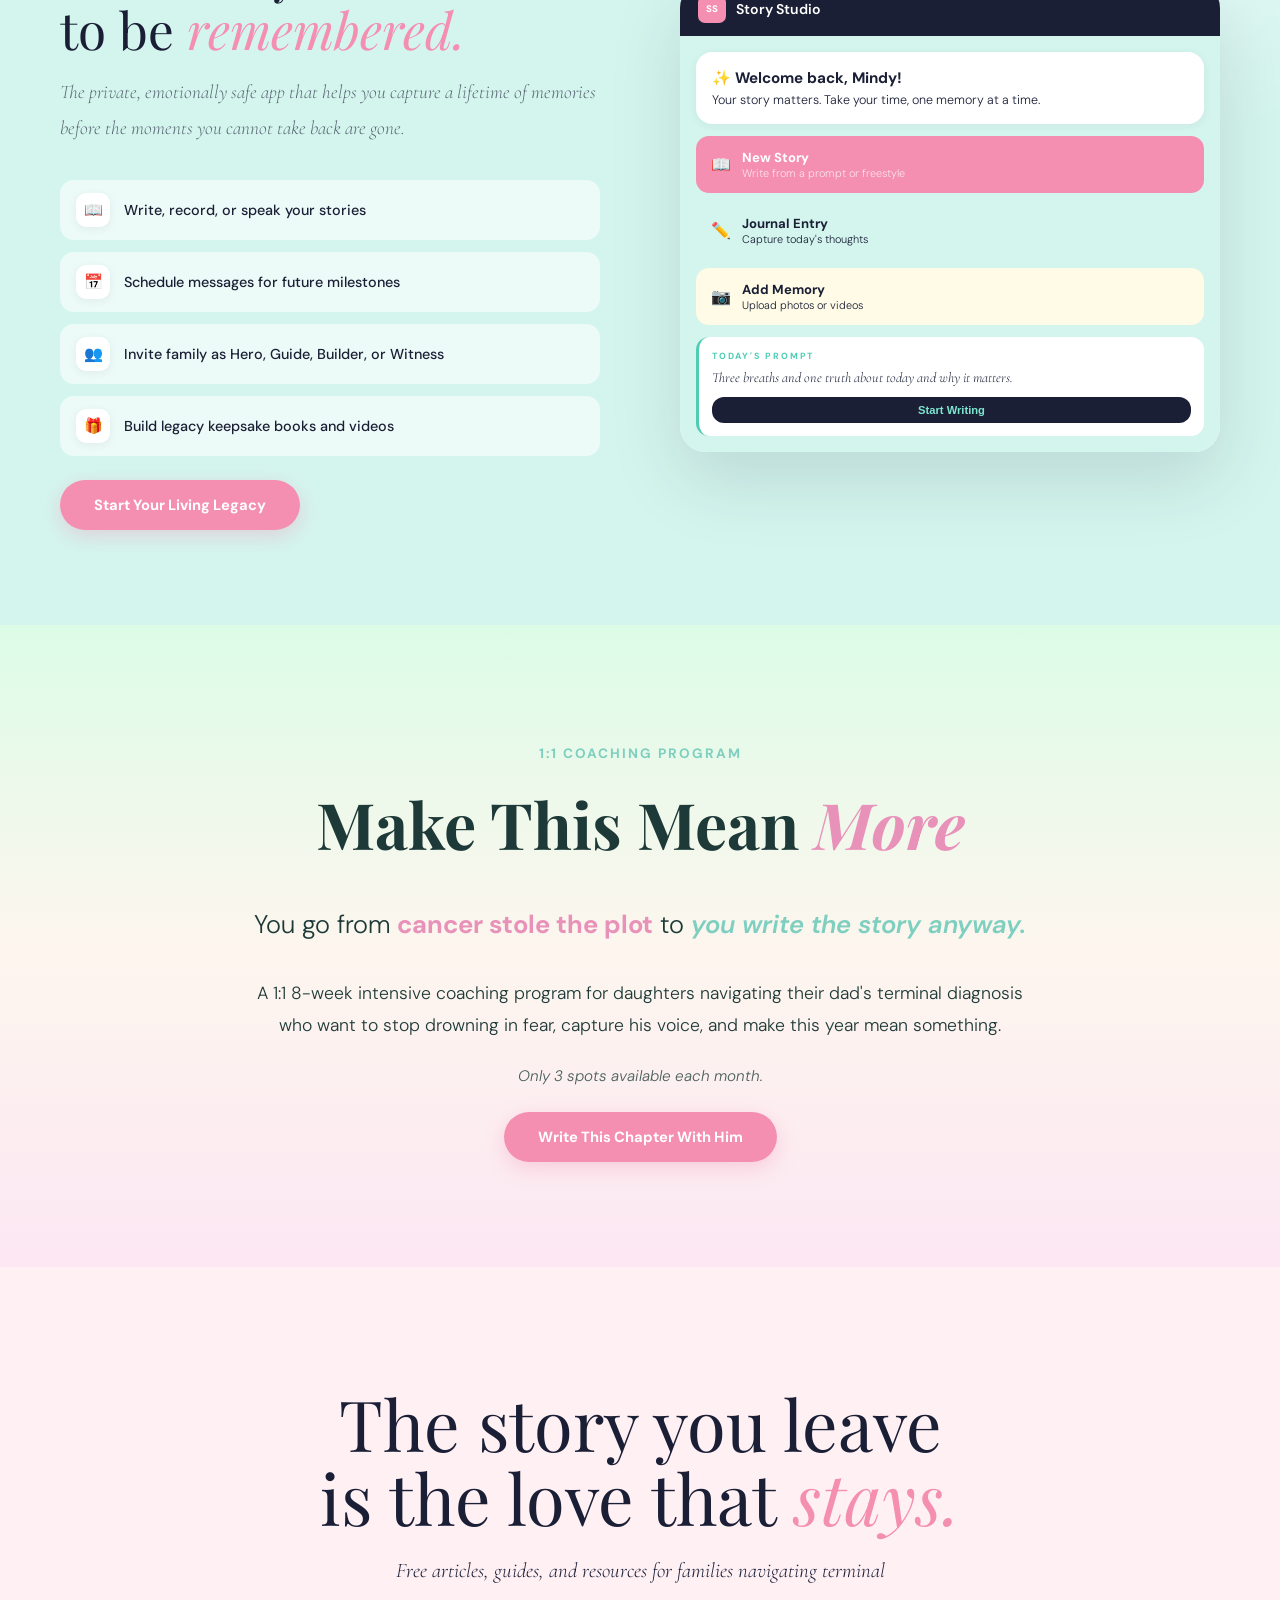
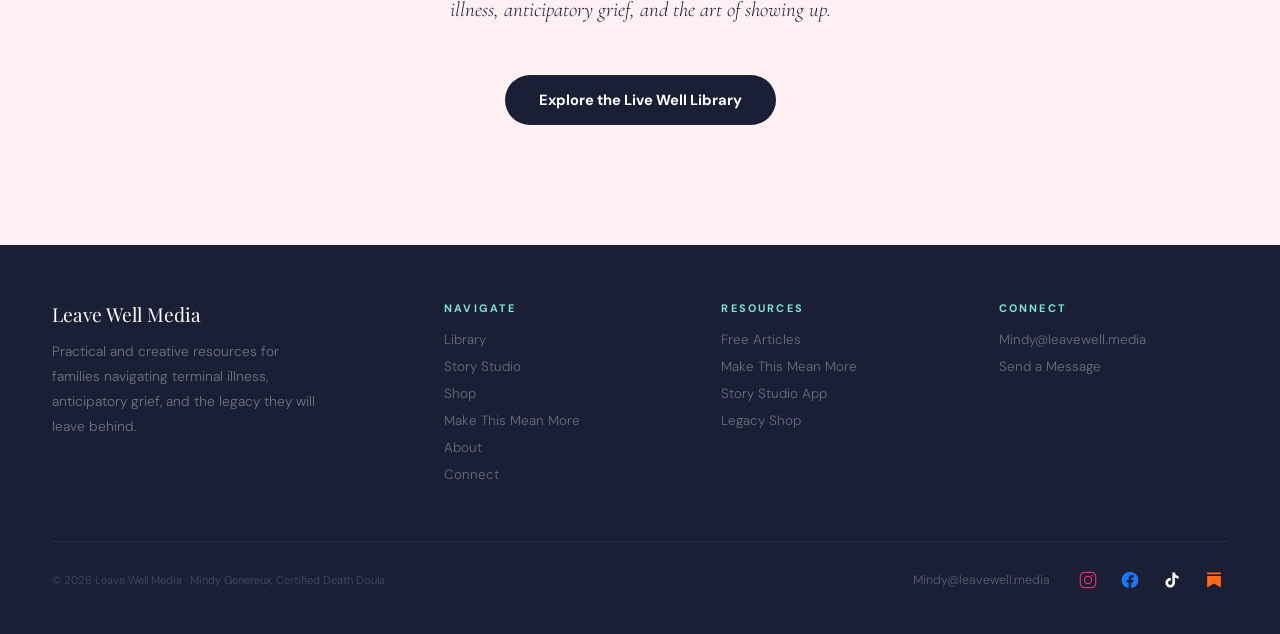
==== commit ea97ea71: "Clarity Map promo: add blurb, bold key phrases, CTA Get The Clarity Map Made-with: Cursor" ====
--- a/index.html
+++ b/index.html
@@ -196,7 +196,12 @@
 .cp-li{display:flex;align-items:flex-start;gap:12px;background:rgba(255,255,255,.92);border-radius:999px;padding:14px 20px;box-shadow:0 4px 20px rgba(0,0,0,0.08);}
 .cp-li-icon{color:#f48fb1;font-size:1rem;line-height:1.4;flex-shrink:0;margin-top:2px;}
 .cp-li span{font-family:'DM Sans',sans-serif;font-size:clamp(0.95rem,1.4vw,1.08rem);font-weight:600;color:#1a1f36;line-height:1.35;}
-.cp-actions{display:flex;flex-direction:column;align-items:center;gap:16px;text-align:center;}
+.cp-blurb{grid-column:1/-1;max-width:720px;margin:0 auto;text-align:center;padding:8px 12px 0;}
+.cp-blurb-lead{font-family:'Cormorant Garamond',serif;font-size:clamp(1.2rem,2.2vw,1.5rem);font-style:italic;font-weight:400;color:rgba(255,255,255,.98);line-height:1.45;margin-bottom:1.35rem;}
+.cp-blurb-body,.cp-blurb-close{font-family:'DM Sans',sans-serif;font-size:clamp(0.94rem,1.4vw,1.06rem);font-weight:300;color:rgba(255,255,255,.93);line-height:1.8;margin-bottom:1.15rem;}
+.cp-blurb-close{margin-bottom:0;font-weight:400;}
+.cp-blurb strong{font-weight:700;color:var(--white);}
+.cp-actions{display:flex;flex-direction:column;align-items:center;gap:16px;text-align:center;margin-top:8px;}
 .cp-btn{background:var(--white);color:#ad1457;font-family:'DM Sans',sans-serif;font-size:1rem;font-weight:700;padding:16px 36px;border-radius:999px;border:none;cursor:pointer;box-shadow:0 8px 28px rgba(0,0,0,0.18);transition:transform 0.2s,box-shadow 0.2s;}
 .cp-btn:hover{transform:translateY(-2px);box-shadow:0 12px 36px rgba(0,0,0,0.22);}
 .cp-audience{font-family:'Playfair Display',serif;font-size:clamp(0.78rem,1.2vw,0.95rem);letter-spacing:0.12em;text-transform:uppercase;color:rgba(255,255,255,.95);text-align:center;line-height:1.5;max-width:36ch;}
@@ -220,9 +225,11 @@
 @media(max-width:900px){
   .clarity-promo{padding:56px 24px 64px;}
   .cp-inner{grid-template-columns:1fr;gap:36px;}
+  .cp-head{order:1;}
   .cp-mock-wrap{order:2;}
   .cp-side{order:3;}
-  .cp-actions{order:4;}
+  .cp-blurb{order:4;}
+  .cp-actions{order:5;}
   .hero,.ss-inner,.living-header{grid-template-columns:1fr;}
   .hero-right,.living-intro{display:none;}
   .philosophy{grid-template-columns:1fr;}
@@ -332,8 +339,13 @@
         <div class="cp-li"><span class="cp-li-icon" aria-hidden="true">✦</span><span>You write this chapter with him</span></div>
       </div>
     </div>
+    <div class="cp-blurb">
+      <p class="cp-blurb-lead">If his diagnosis has <strong>fear</strong> writing <strong>the story</strong>, this is where <strong>you start</strong>.</p>
+      <p class="cp-blurb-body"><strong>The Clarity Map</strong> is a <strong>free</strong> <strong>interactive guide</strong> that walks you through the <strong>four stages</strong> from spiral to presence — and a <strong>five-page workbook</strong> you fill out right in your <strong>browser</strong>. <strong>Circle</strong> the words that feel true. <strong>Rewrite</strong> fear&rsquo;s narrative. <strong>Write</strong> him a note. <strong>Track</strong> your presence level. <strong>Come back to the room</strong> while <strong>the window</strong> is still open.</p>
+      <p class="cp-blurb-close"><strong>No printing.</strong> <strong>No downloading.</strong> Just <strong>you</strong>, showing up for <strong>him</strong>.</p>
+    </div>
     <div class="cp-actions">
-      <button type="button" class="cp-btn" id="clarityOpenBtn">Open the interactive guide</button>
+      <button type="button" class="cp-btn" id="clarityOpenBtn">Get The Clarity Map</button>
       <p class="cp-audience">For daughters whose dad has a terminal diagnosis</p>
       <p class="cp-url"><a href="/clarity-map/">leavewell.media/clarity-map</a></p>
     </div>
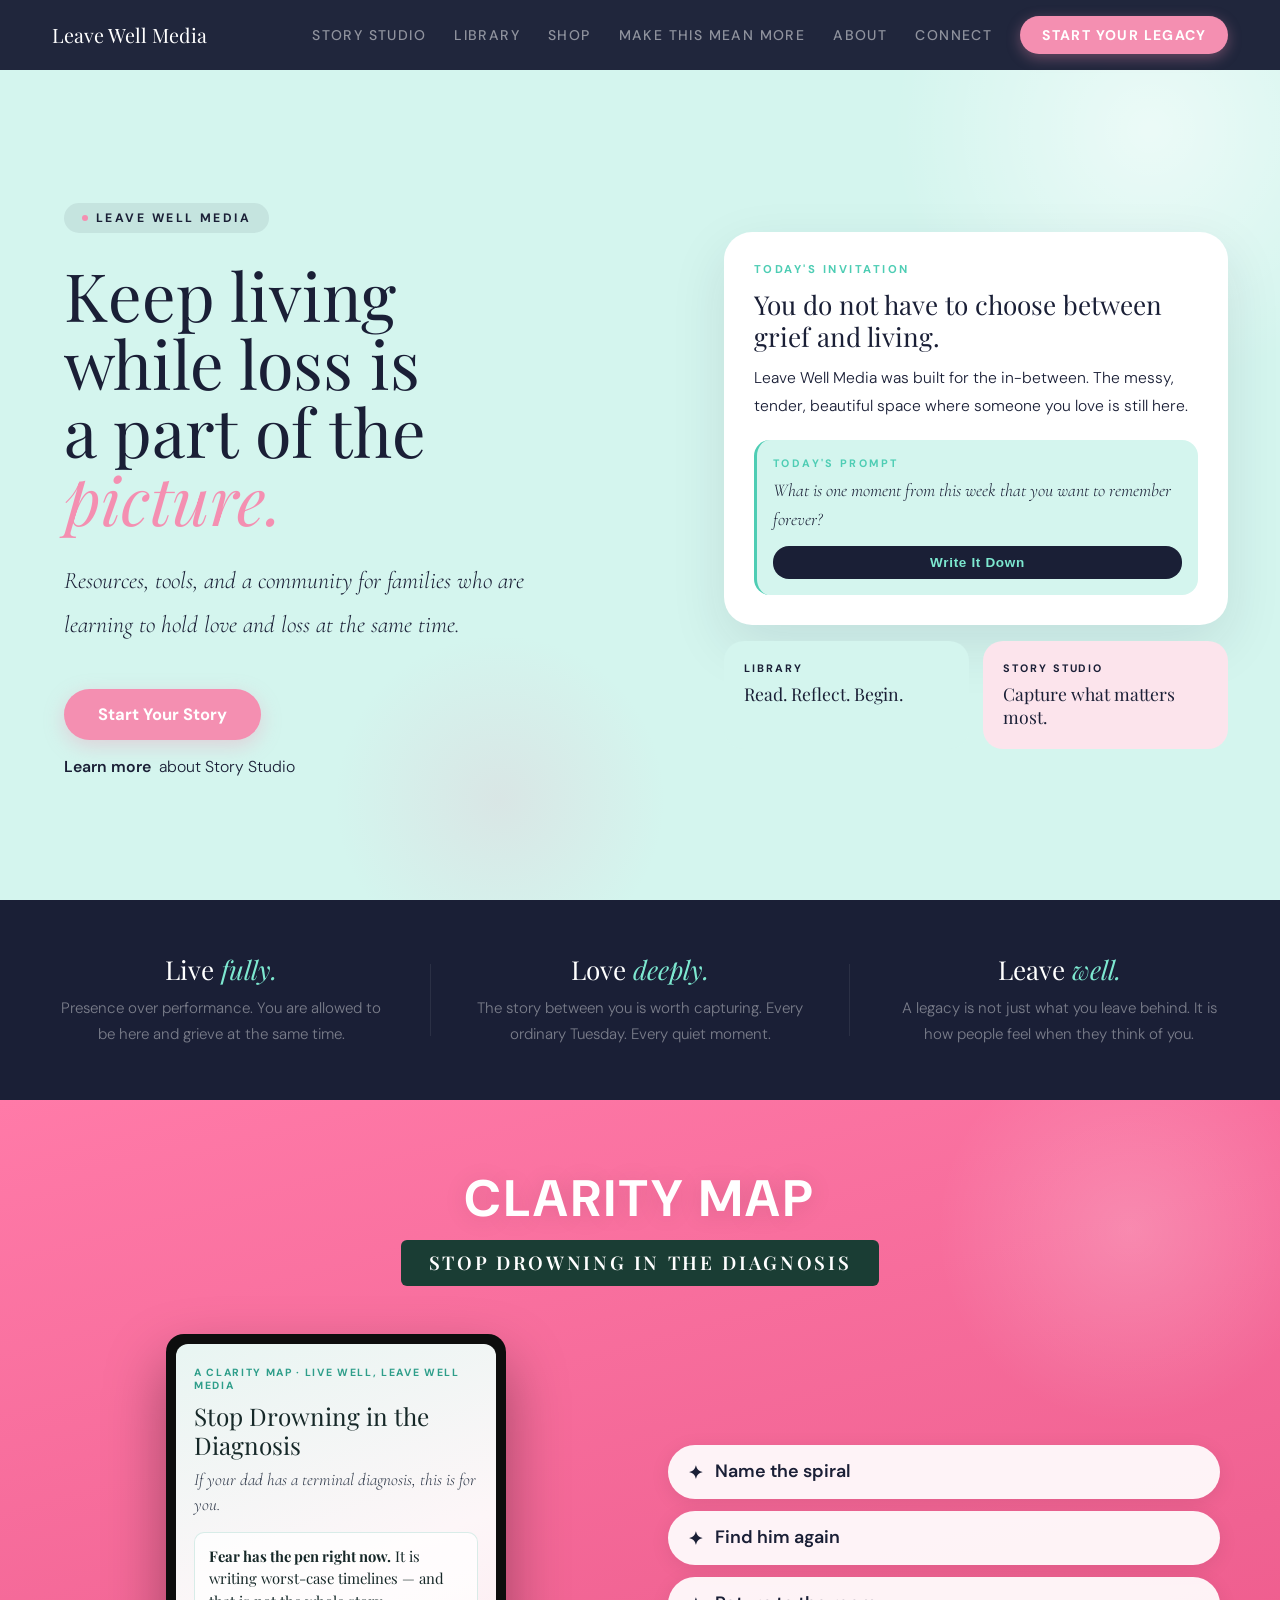
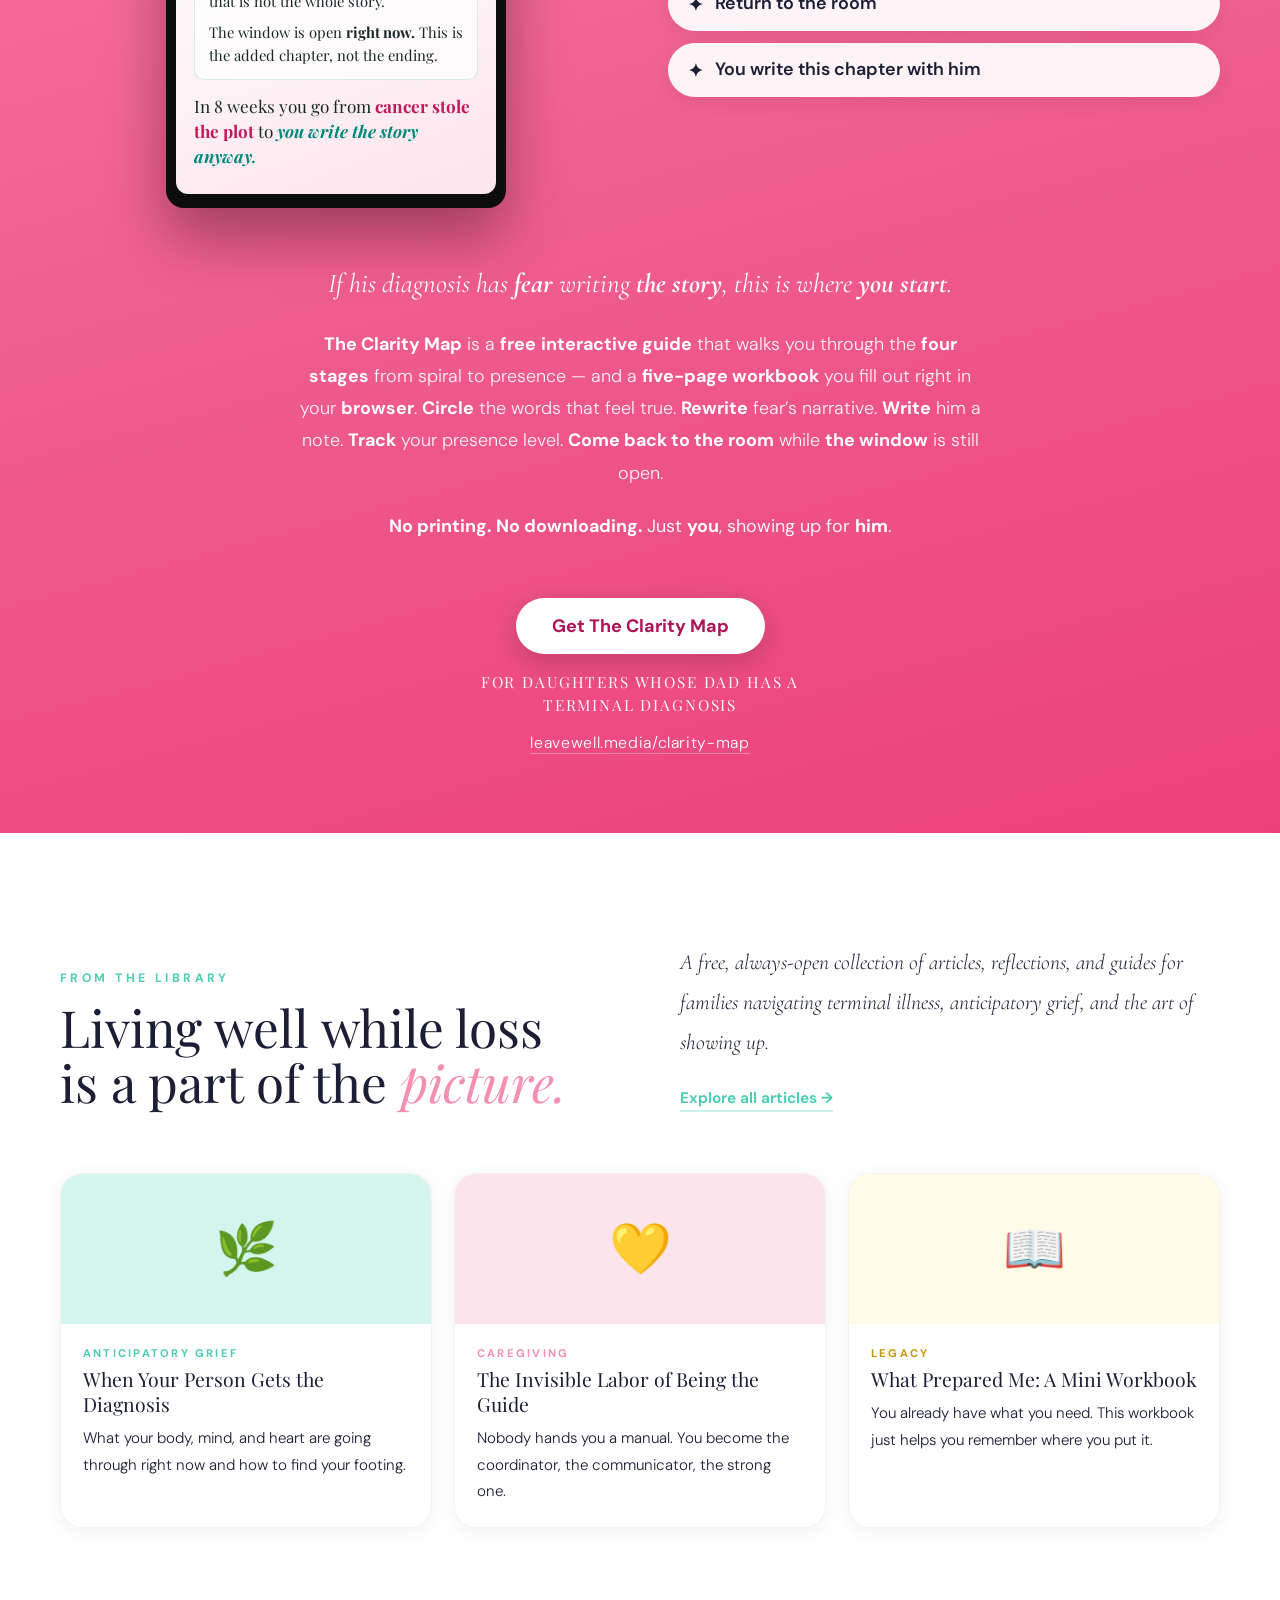
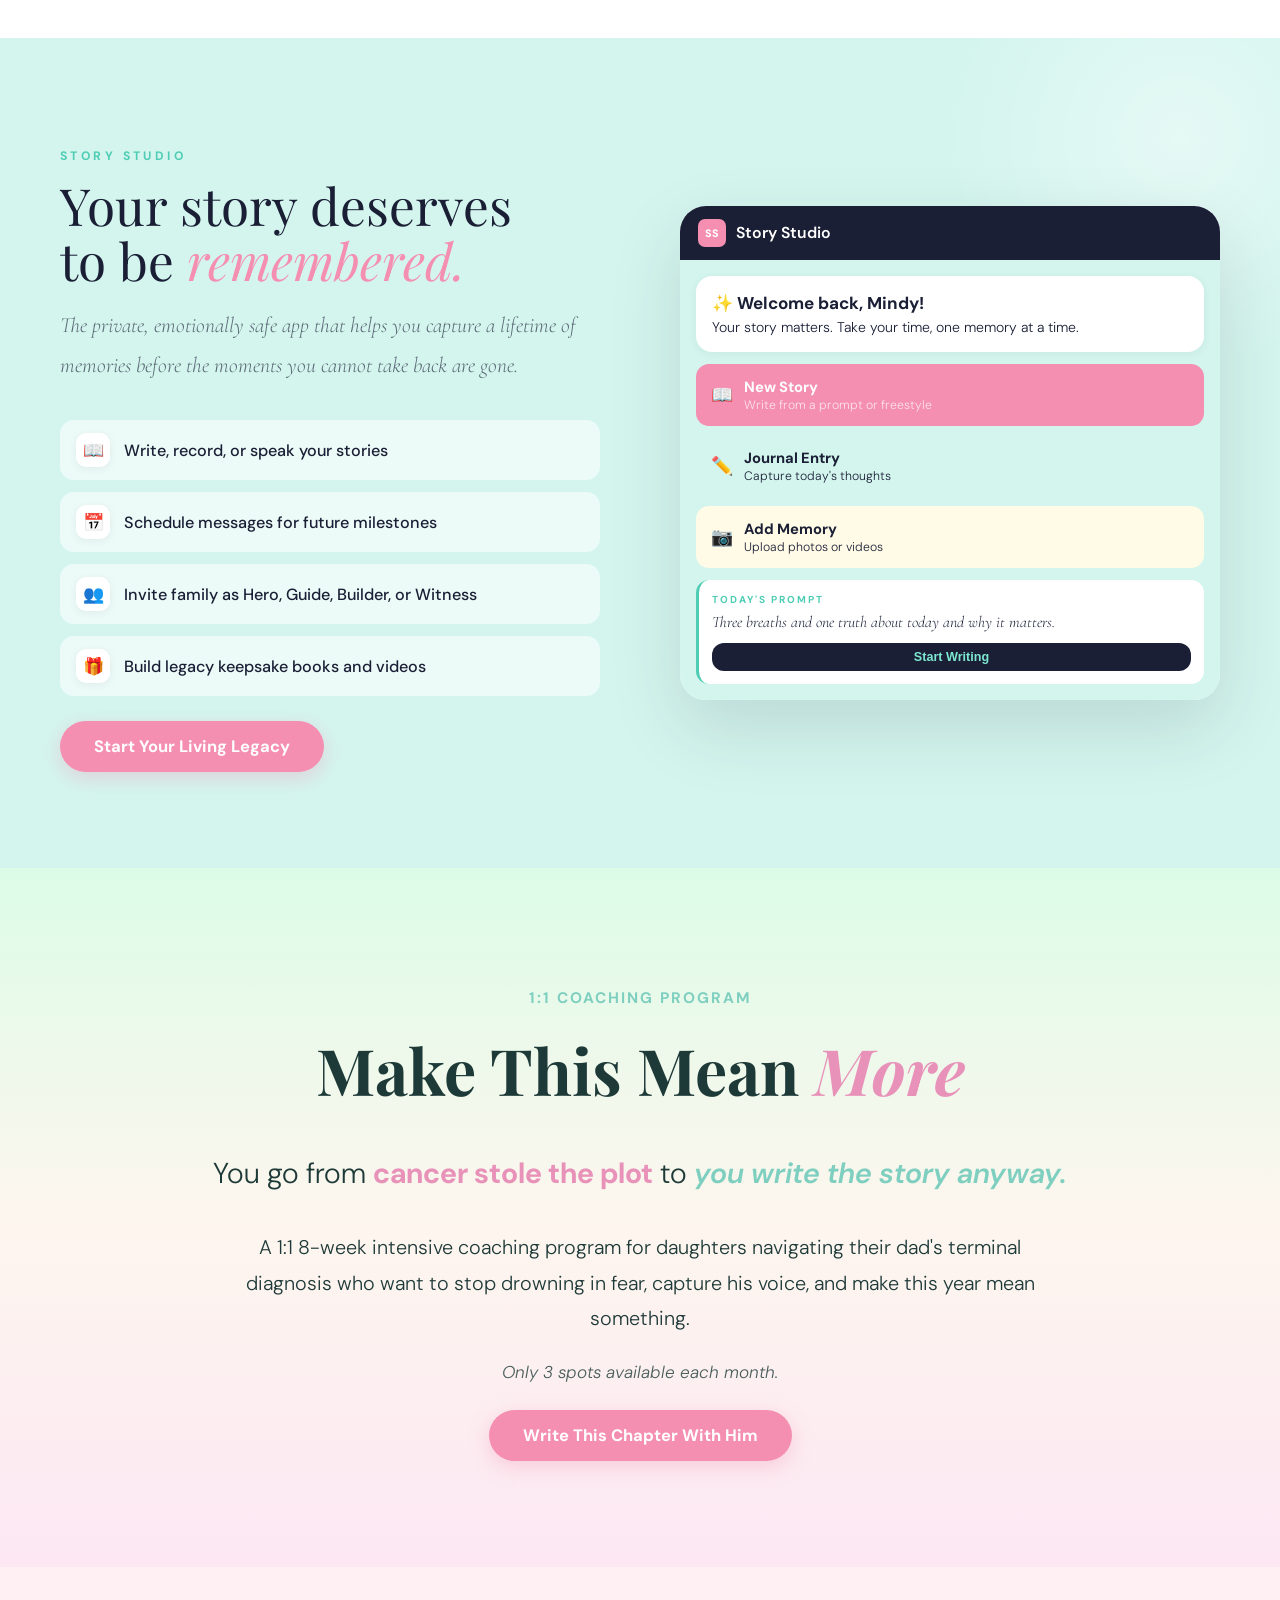
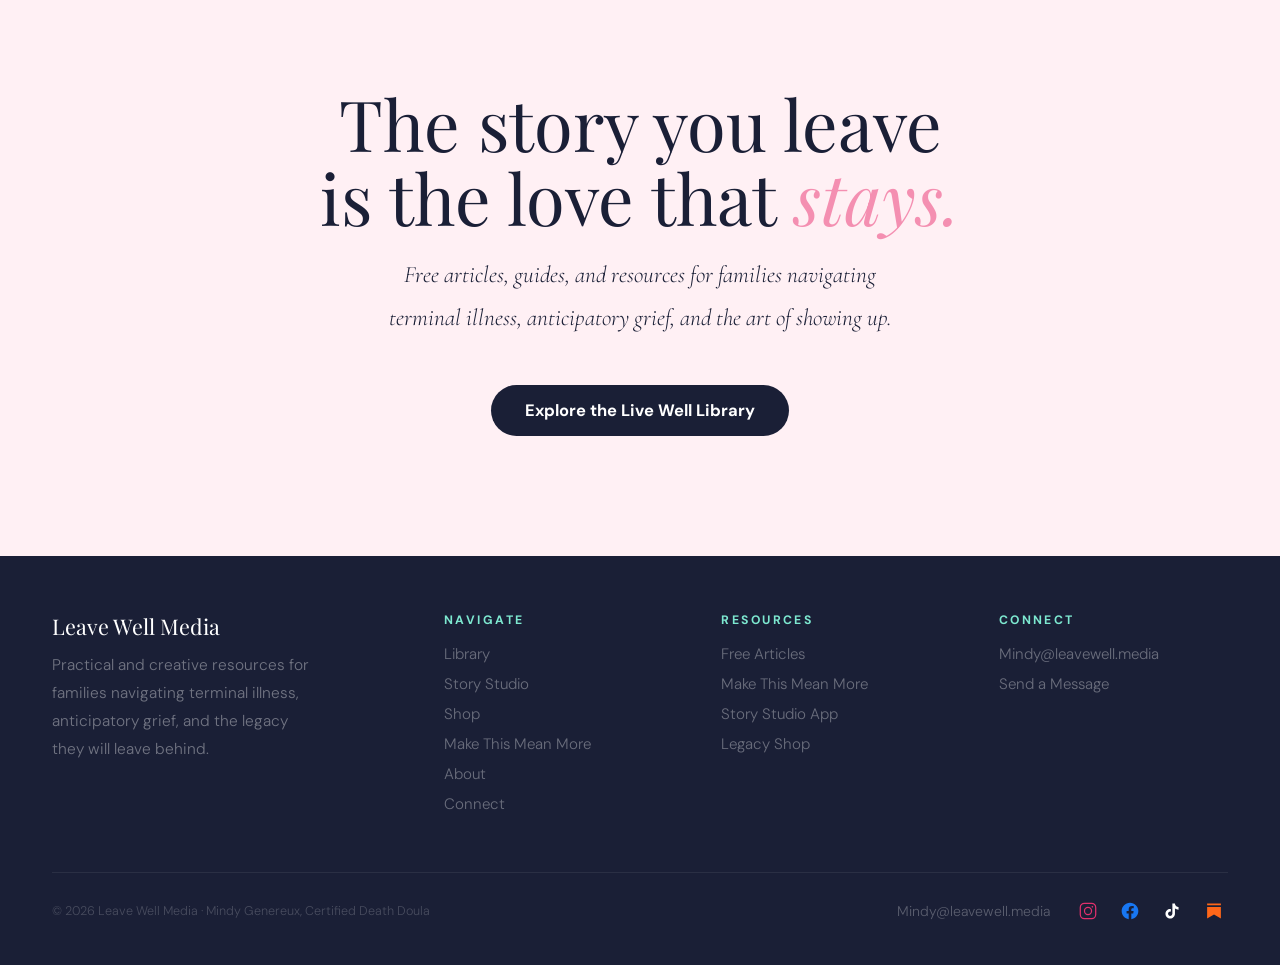
==== commit 42d68f73: "Site-wide: raise root font size to 112.5% (~18px) for readability html{font-size:112.5%} on all page" ====
--- a/index.html
+++ b/index.html
@@ -9,7 +9,7 @@
 <style>
 :root{--mint:#7de8d0;--mint-bg:#d4f5ee;--mint-deep:#4ecdb4;--pink:#f48fb1;--pink-light:#fce4ec;--blush:#fff0f4;--yellow:#fffbe6;--navy:#1a1f36;--white:#ffffff;--text:#2d3748;--cream:#fafffe;}
 *{box-sizing:border-box;margin:0;padding:0;}
-html{scroll-behavior:smooth;}
+html{scroll-behavior:smooth;font-size:112.5%;}
 body{font-family:'DM Sans',sans-serif;font-weight:300;overflow-x:hidden;background:var(--cream);}
 
 /* NAV */
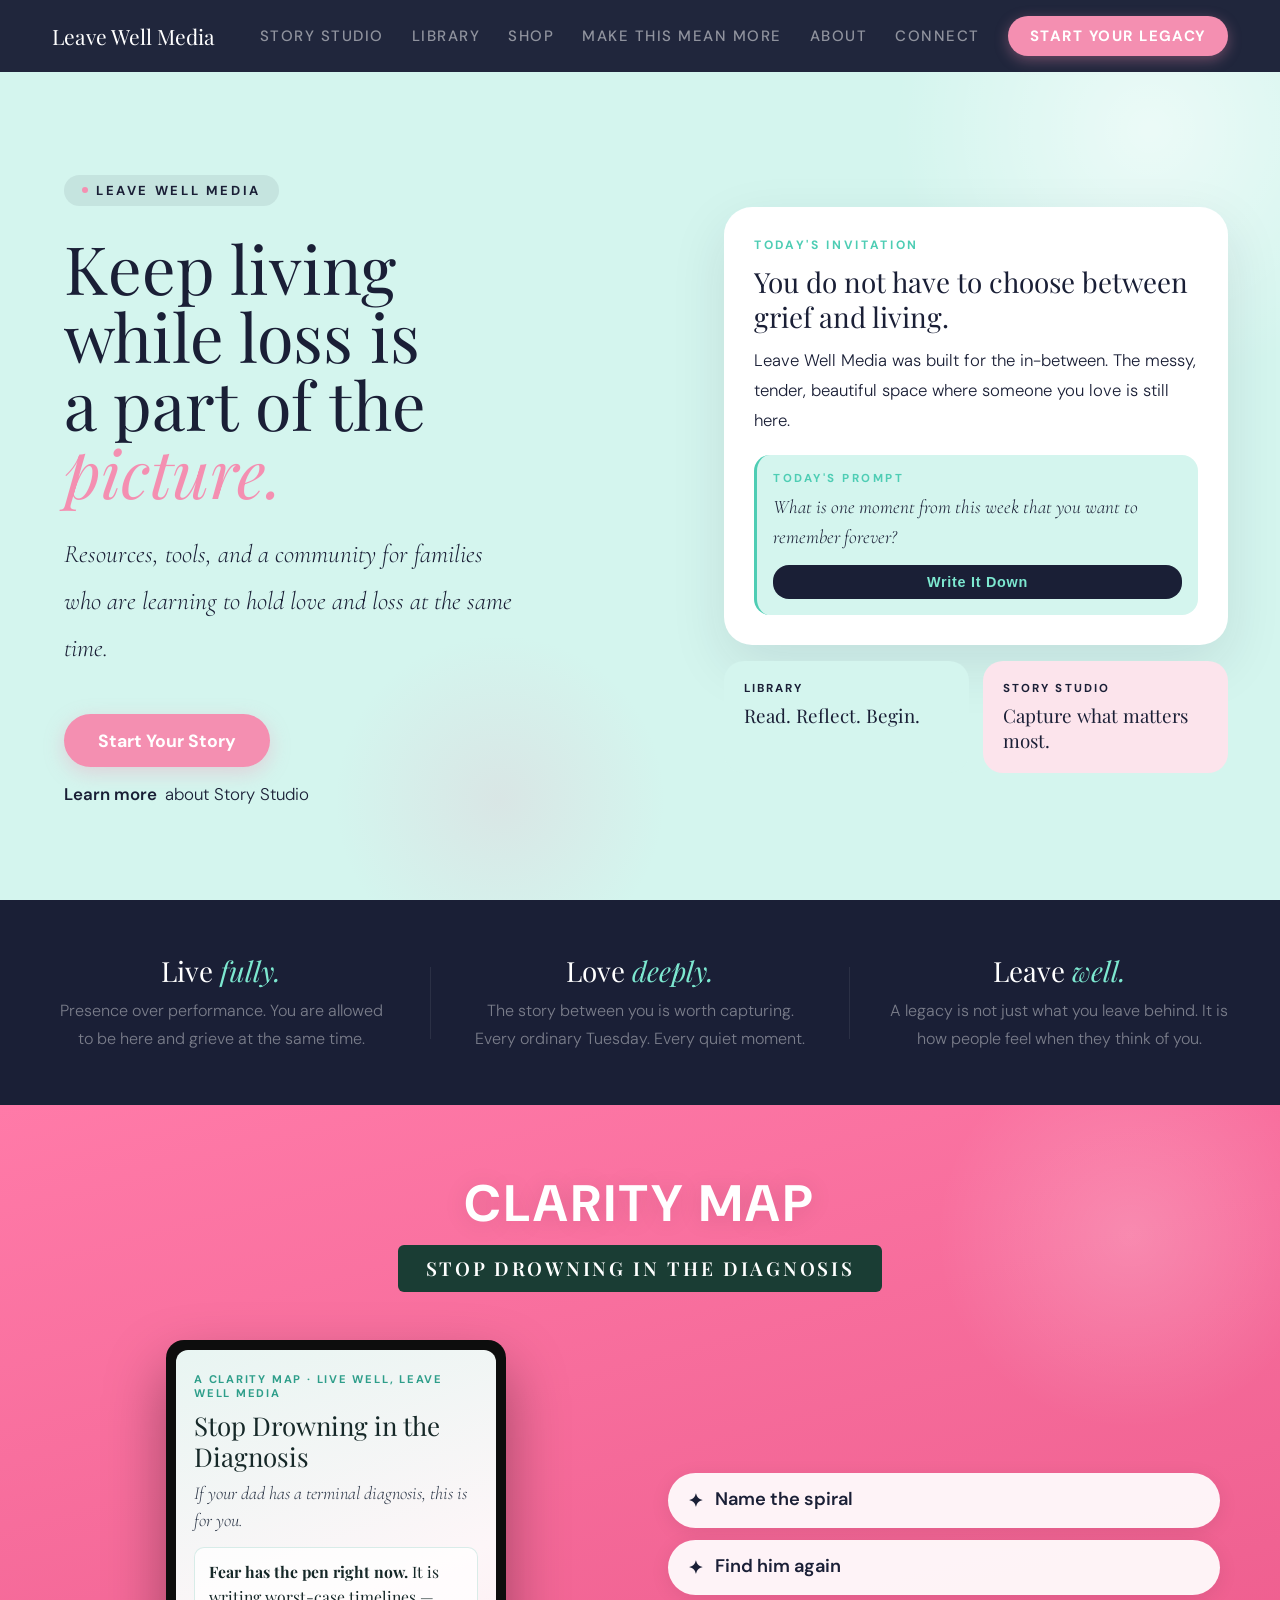
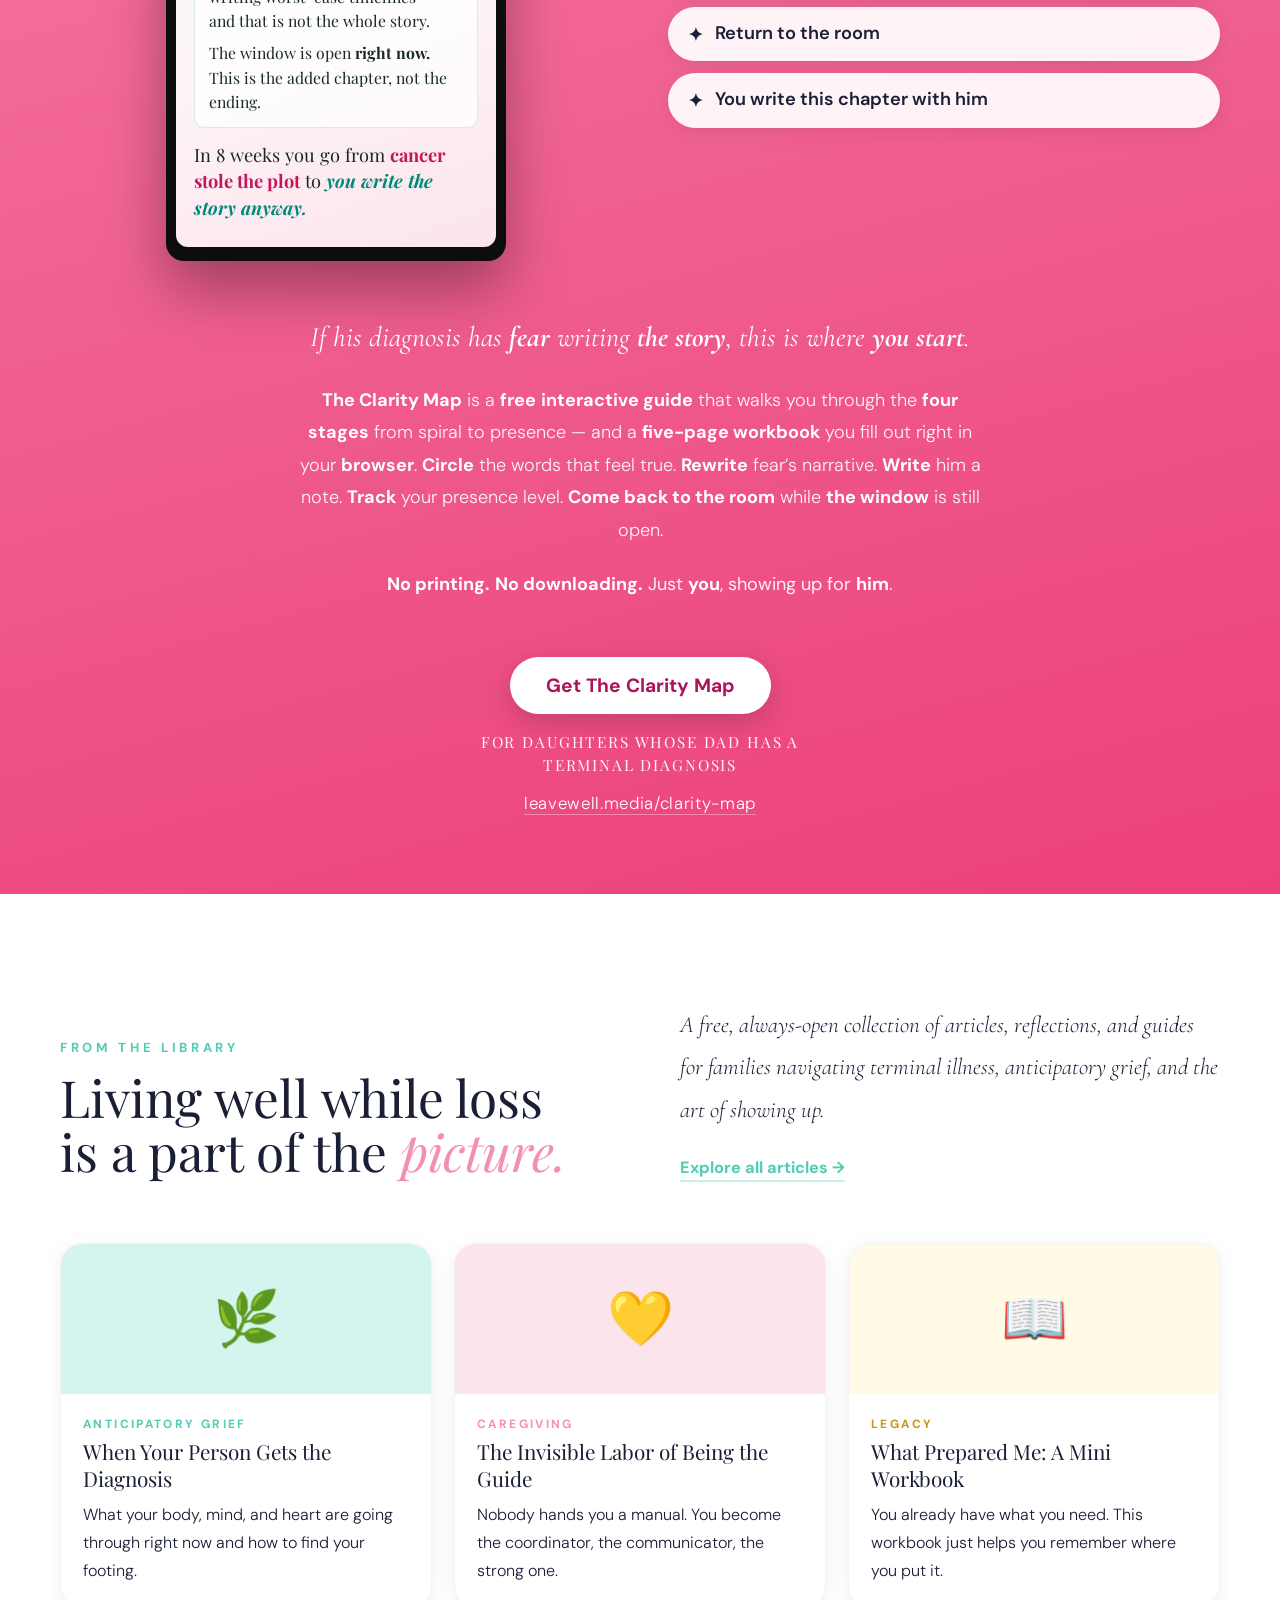
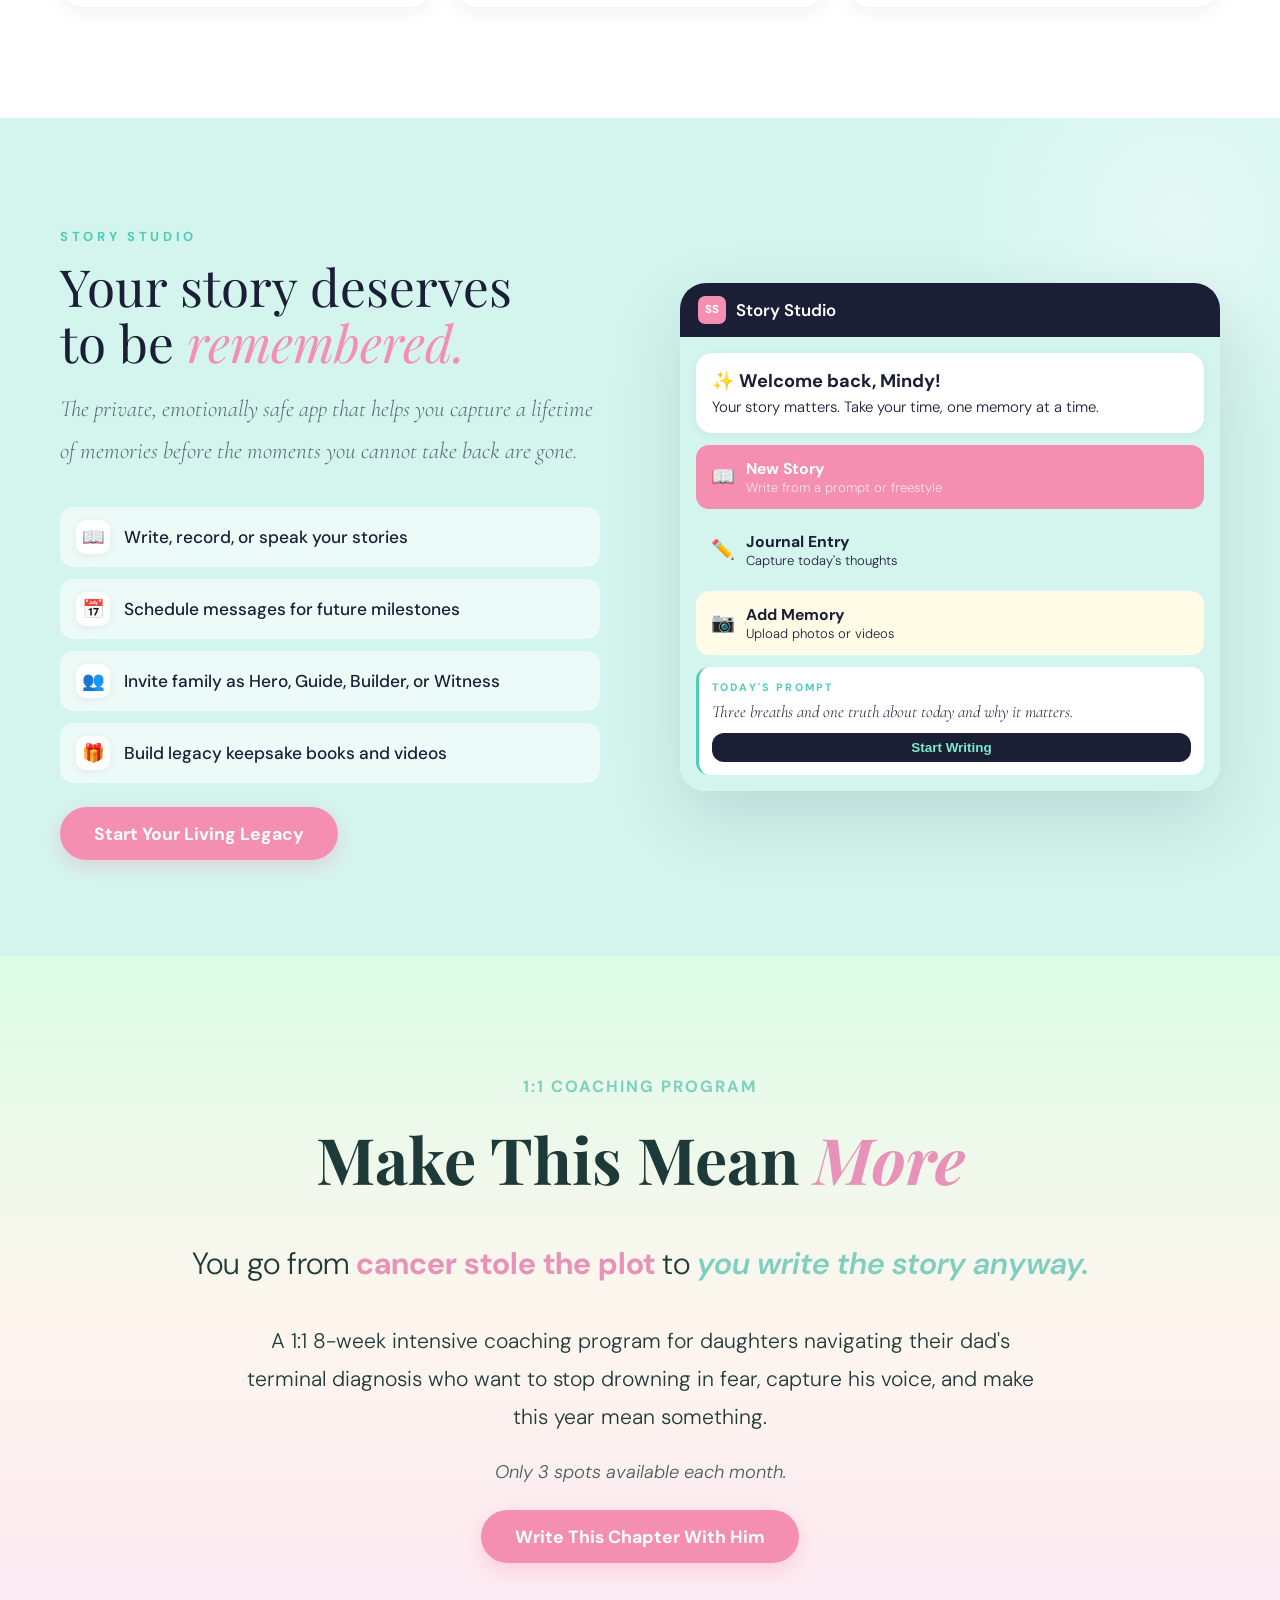
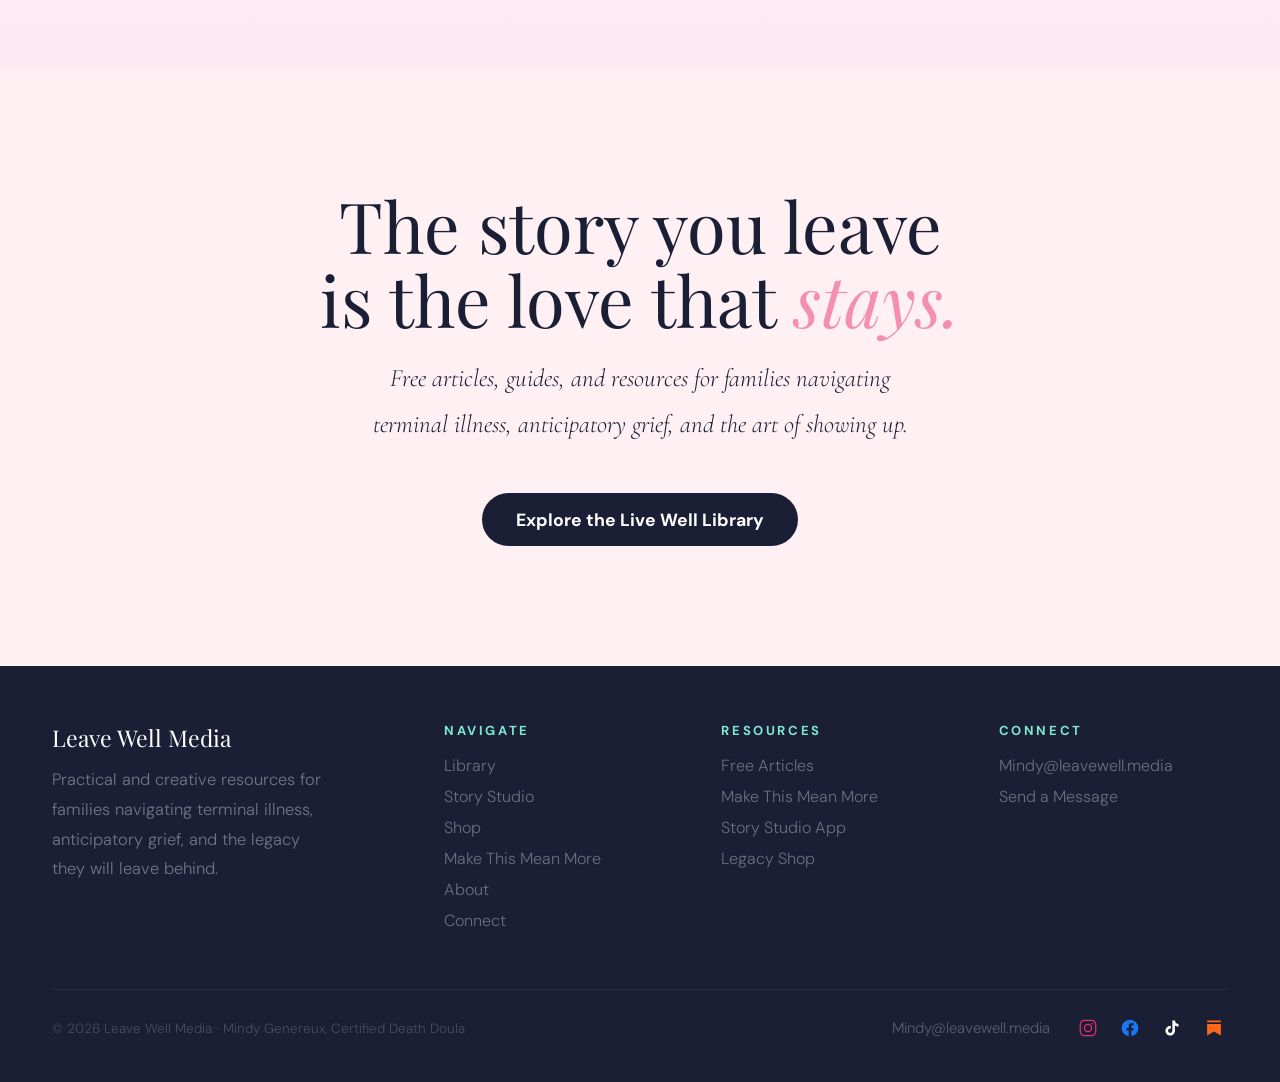
==== commit d9047df2: "Site-wide: root font-size 120% (~19.2px) for readability Made-with: Cursor" ====
--- a/index.html
+++ b/index.html
@@ -9,7 +9,7 @@
 <style>
 :root{--mint:#7de8d0;--mint-bg:#d4f5ee;--mint-deep:#4ecdb4;--pink:#f48fb1;--pink-light:#fce4ec;--blush:#fff0f4;--yellow:#fffbe6;--navy:#1a1f36;--white:#ffffff;--text:#2d3748;--cream:#fafffe;}
 *{box-sizing:border-box;margin:0;padding:0;}
-html{scroll-behavior:smooth;font-size:112.5%;}
+html{scroll-behavior:smooth;font-size:120%;}
 body{font-family:'DM Sans',sans-serif;font-weight:300;overflow-x:hidden;background:var(--cream);}
 
 /* NAV */
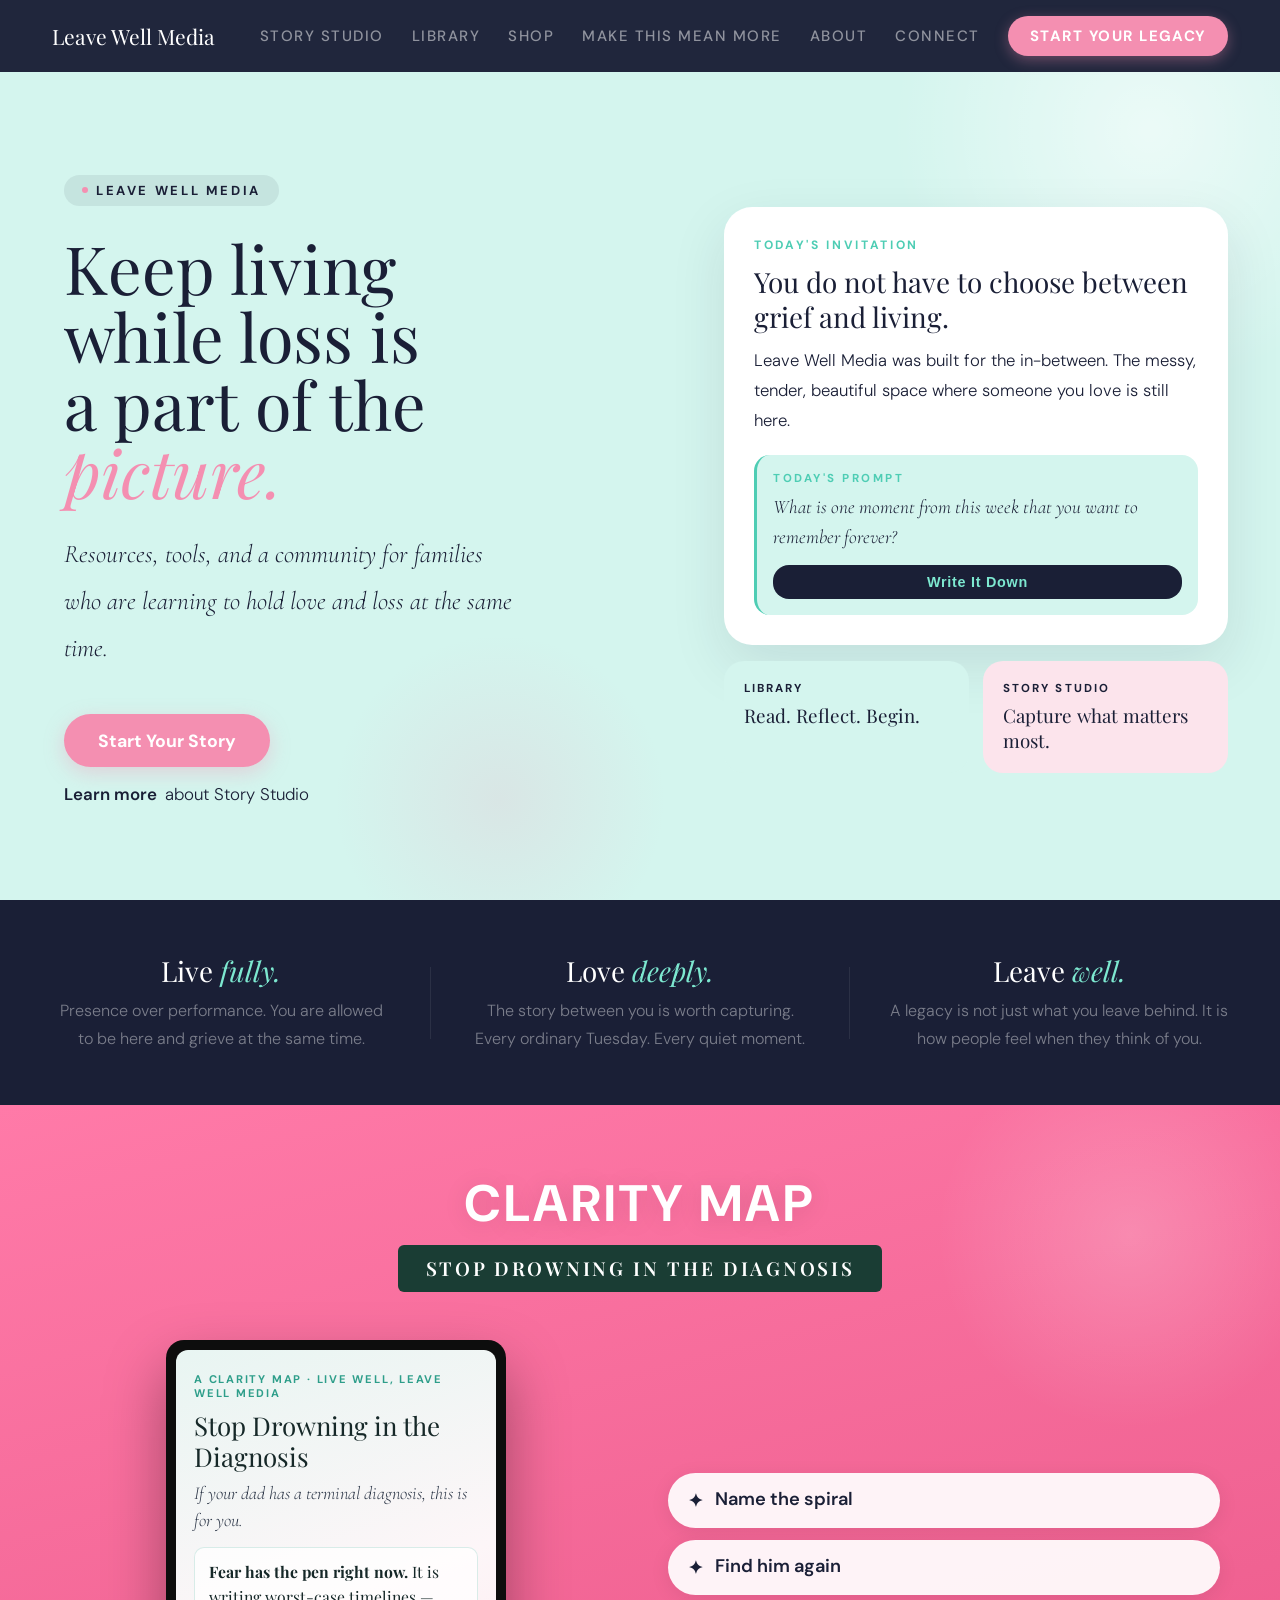
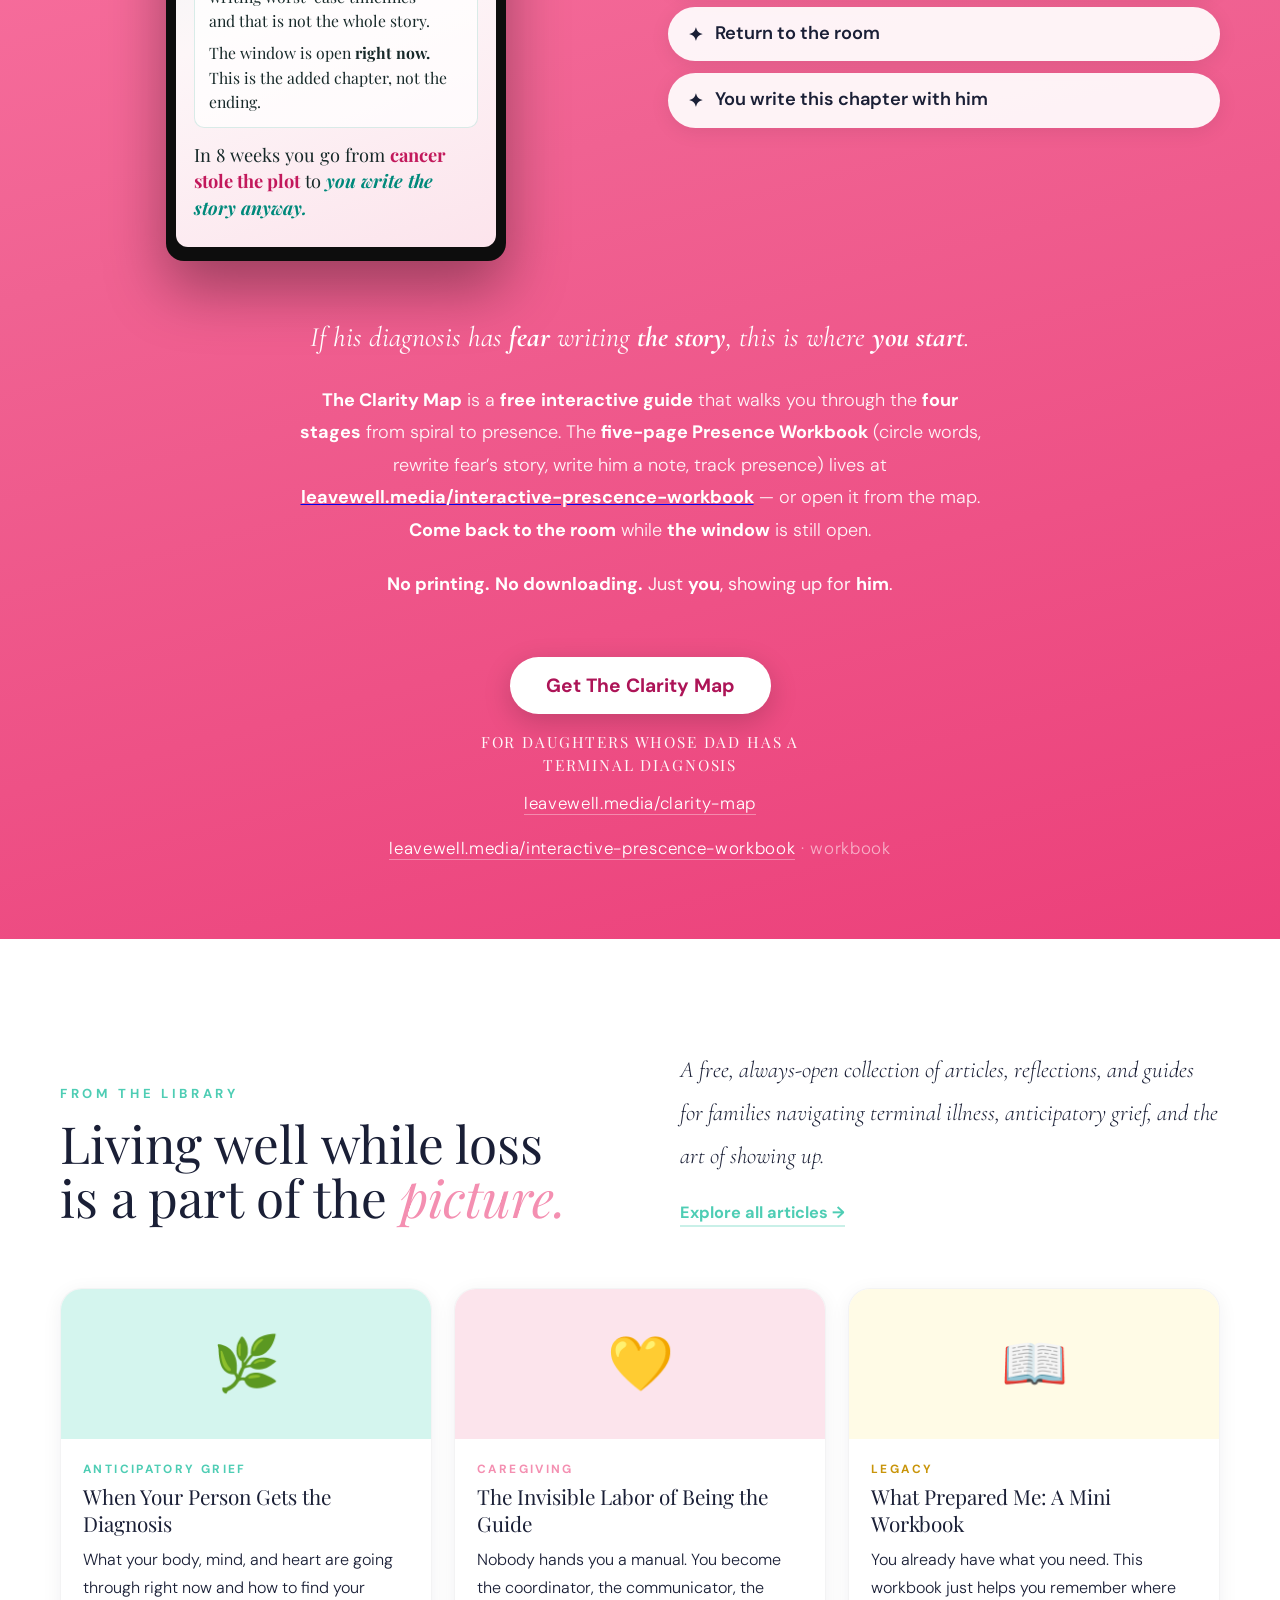
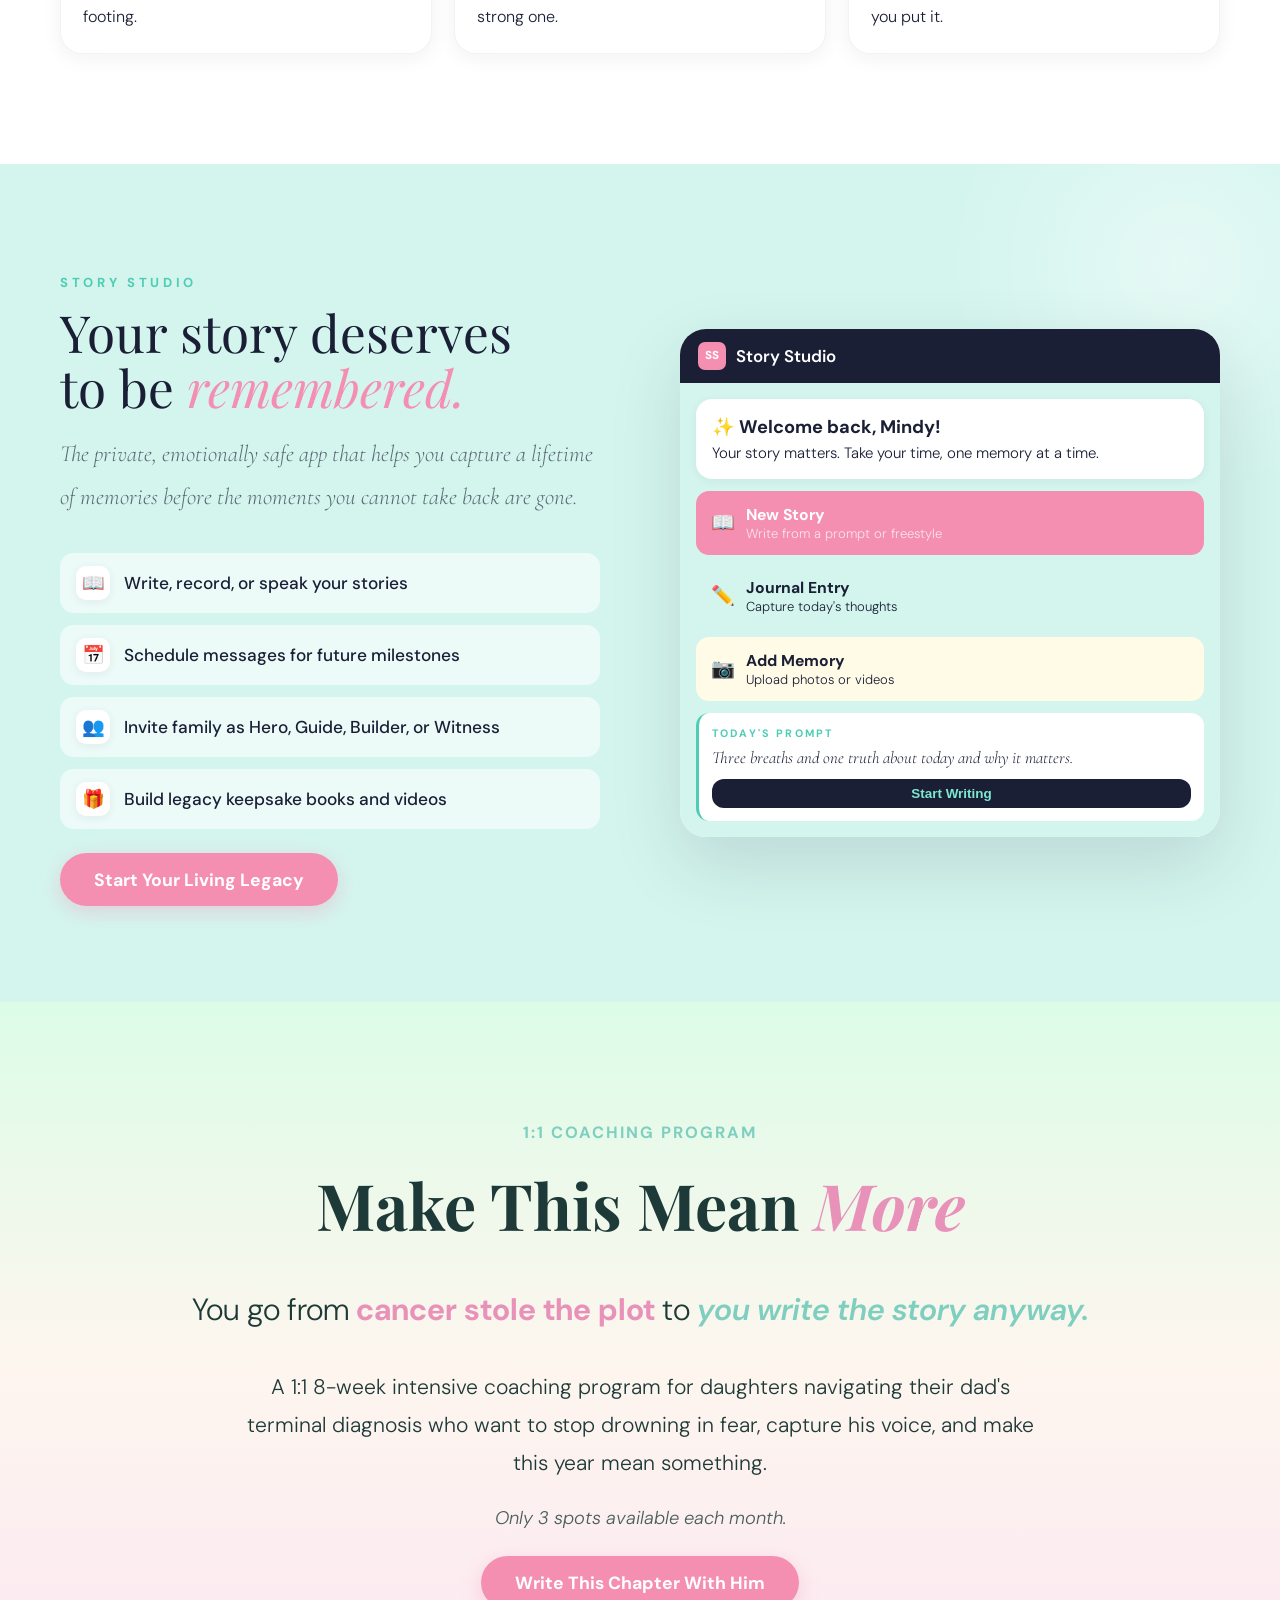
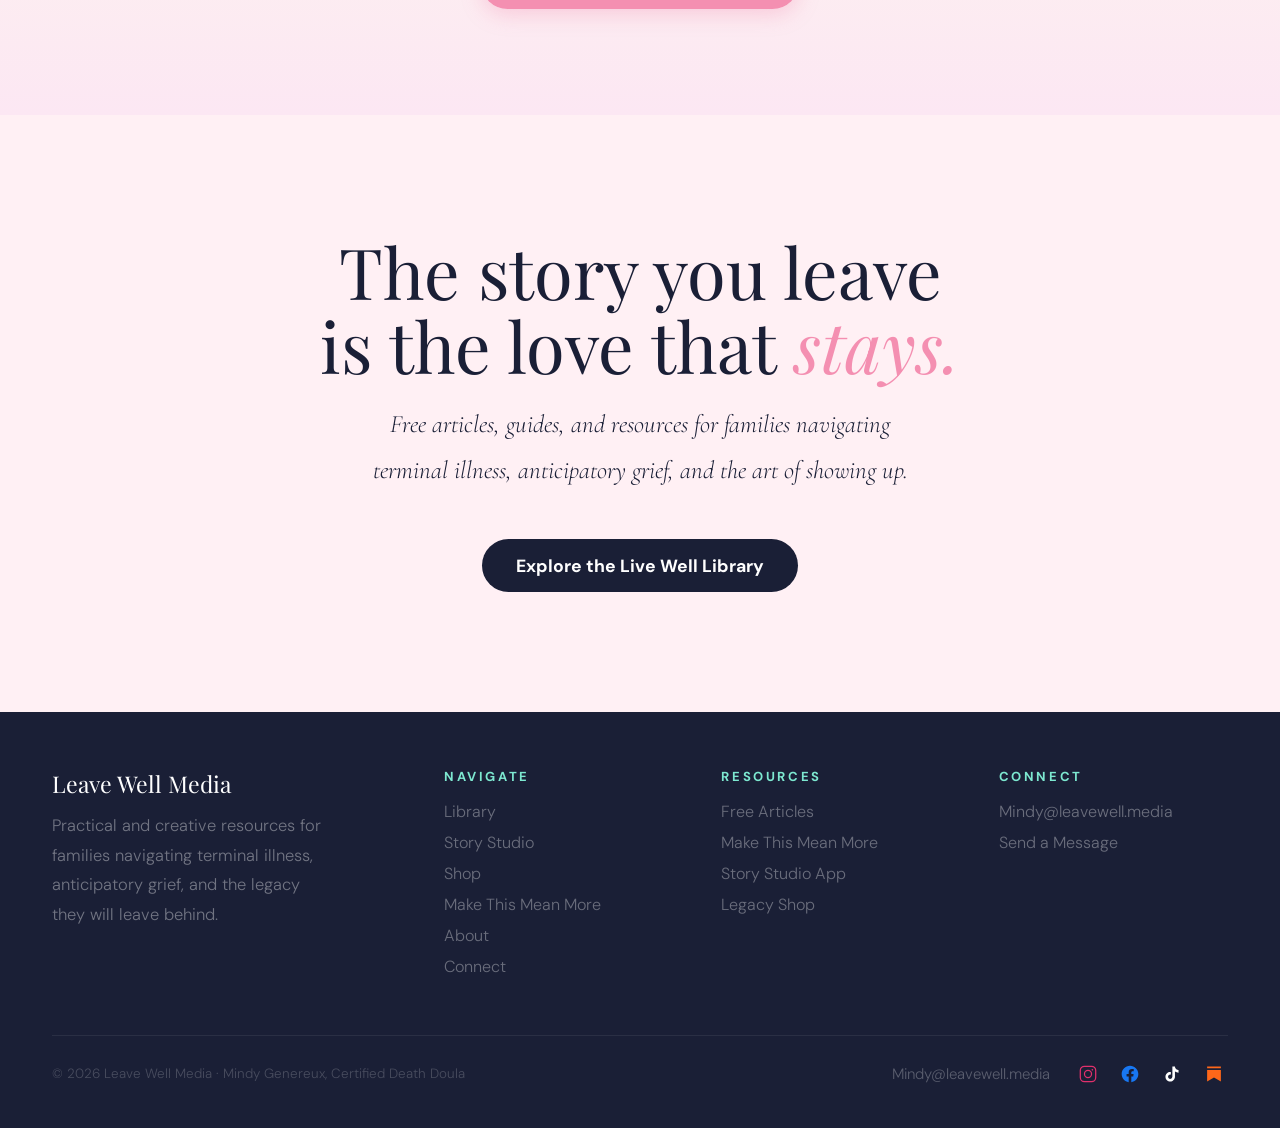
==== commit a98c8f07: "Move interactive Presence Workbook to /interactive-prescence-workbook; link from Clarity Map and hom" ====
--- a/index.html
+++ b/index.html
@@ -341,13 +341,14 @@
     </div>
     <div class="cp-blurb">
       <p class="cp-blurb-lead">If his diagnosis has <strong>fear</strong> writing <strong>the story</strong>, this is where <strong>you start</strong>.</p>
-      <p class="cp-blurb-body"><strong>The Clarity Map</strong> is a <strong>free</strong> <strong>interactive guide</strong> that walks you through the <strong>four stages</strong> from spiral to presence — and a <strong>five-page workbook</strong> you fill out right in your <strong>browser</strong>. <strong>Circle</strong> the words that feel true. <strong>Rewrite</strong> fear&rsquo;s narrative. <strong>Write</strong> him a note. <strong>Track</strong> your presence level. <strong>Come back to the room</strong> while <strong>the window</strong> is still open.</p>
+      <p class="cp-blurb-body"><strong>The Clarity Map</strong> is a <strong>free</strong> <strong>interactive guide</strong> that walks you through the <strong>four stages</strong> from spiral to presence. The <strong>five-page Presence Workbook</strong> (circle words, rewrite fear&rsquo;s story, write him a note, track presence) lives at <a href="/interactive-prescence-workbook/"><strong>leavewell.media/interactive-prescence-workbook</strong></a> — or open it from the map. <strong>Come back to the room</strong> while <strong>the window</strong> is still open.</p>
       <p class="cp-blurb-close"><strong>No printing.</strong> <strong>No downloading.</strong> Just <strong>you</strong>, showing up for <strong>him</strong>.</p>
     </div>
     <div class="cp-actions">
       <button type="button" class="cp-btn" id="clarityOpenBtn">Get The Clarity Map</button>
       <p class="cp-audience">For daughters whose dad has a terminal diagnosis</p>
       <p class="cp-url"><a href="/clarity-map/">leavewell.media/clarity-map</a></p>
+      <p class="cp-url" style="margin-top:0.4rem"><a href="/interactive-prescence-workbook/">leavewell.media/interactive-prescence-workbook</a> <span style="opacity:0.75">· workbook</span></p>
     </div>
   </div>
 </section>
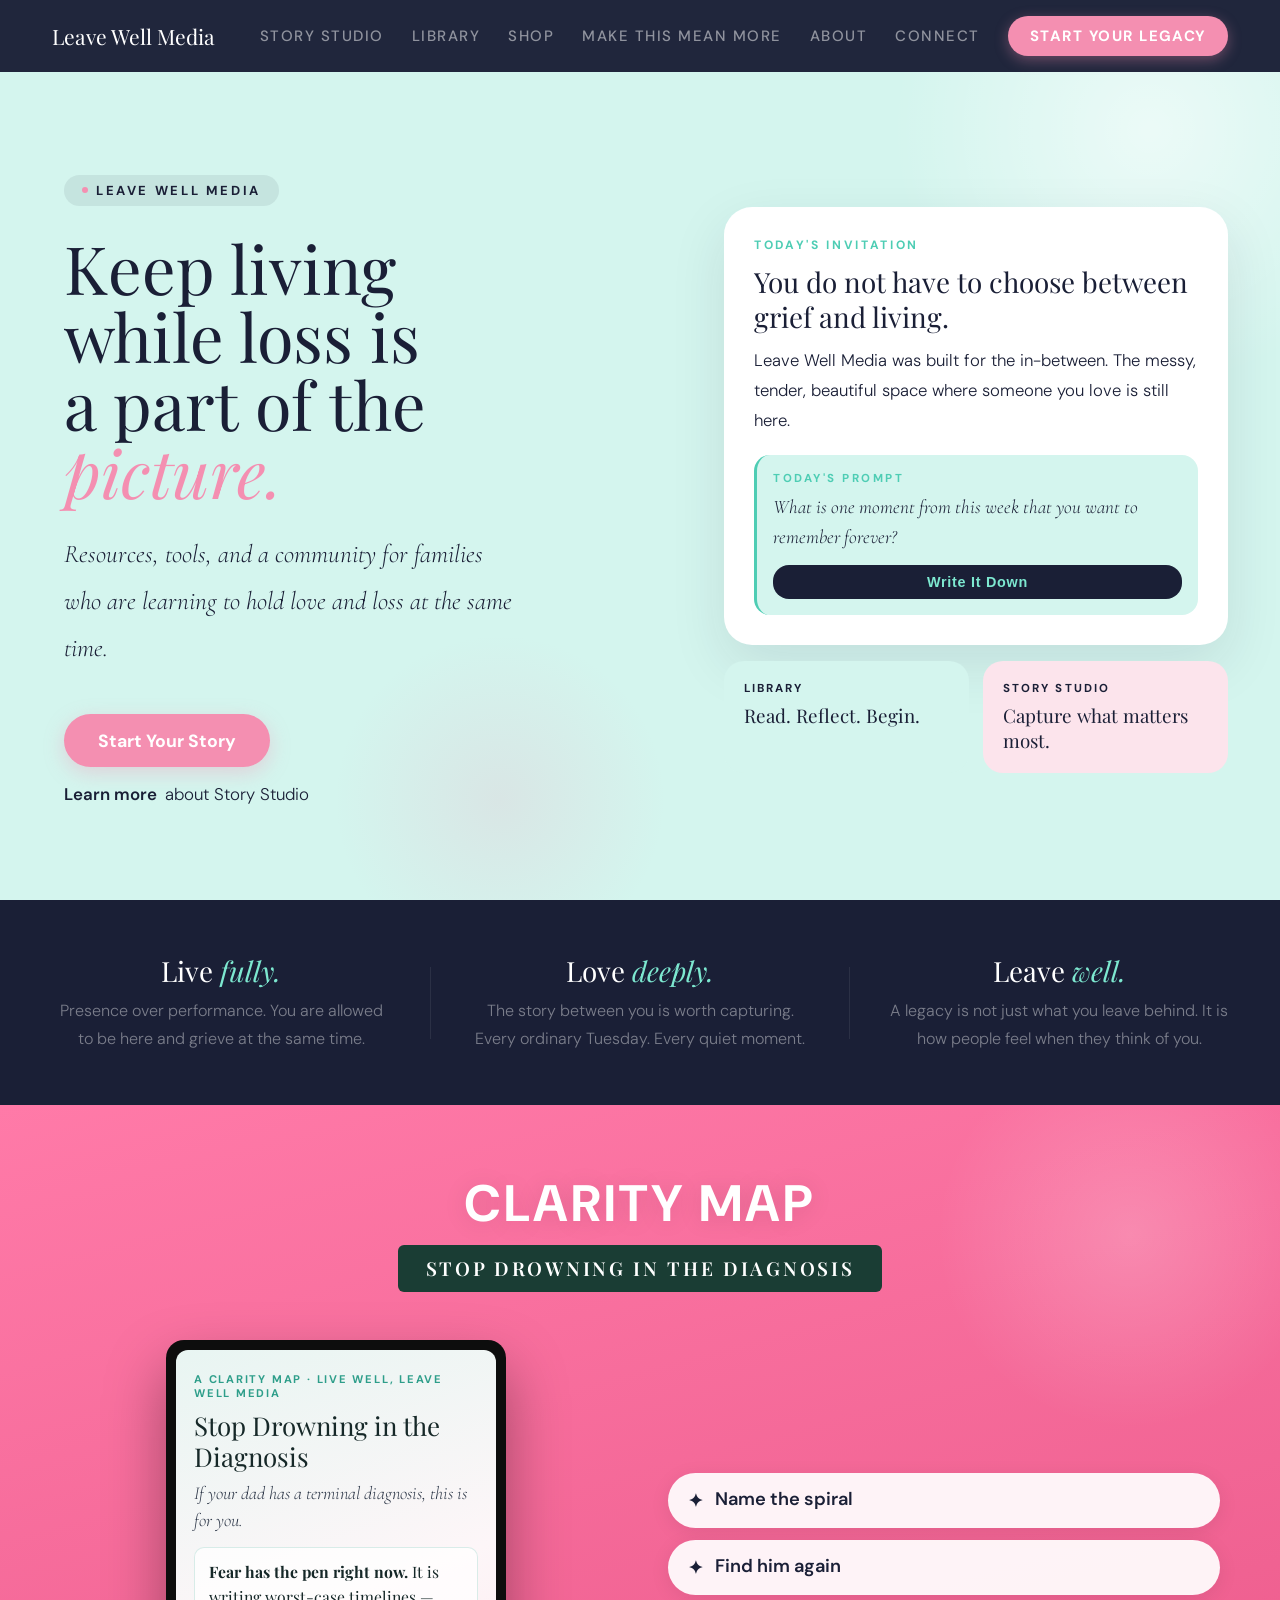
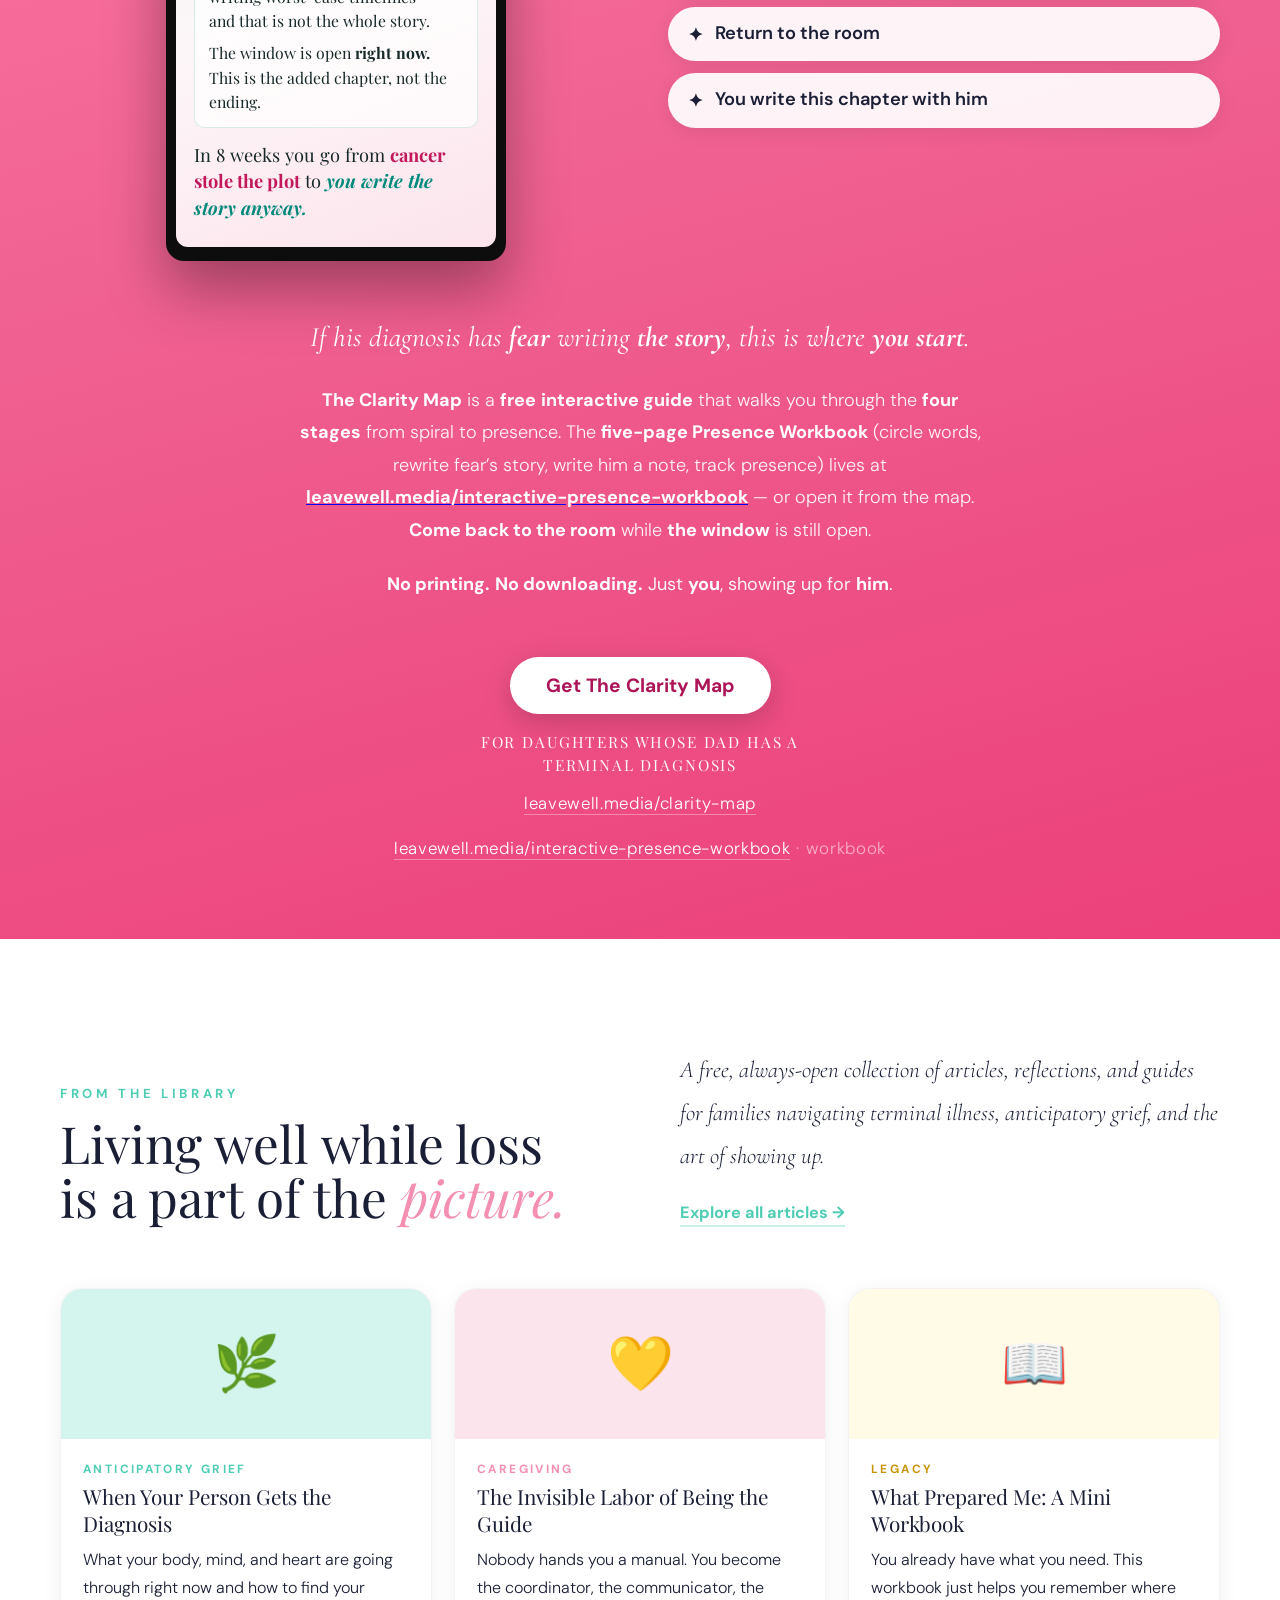
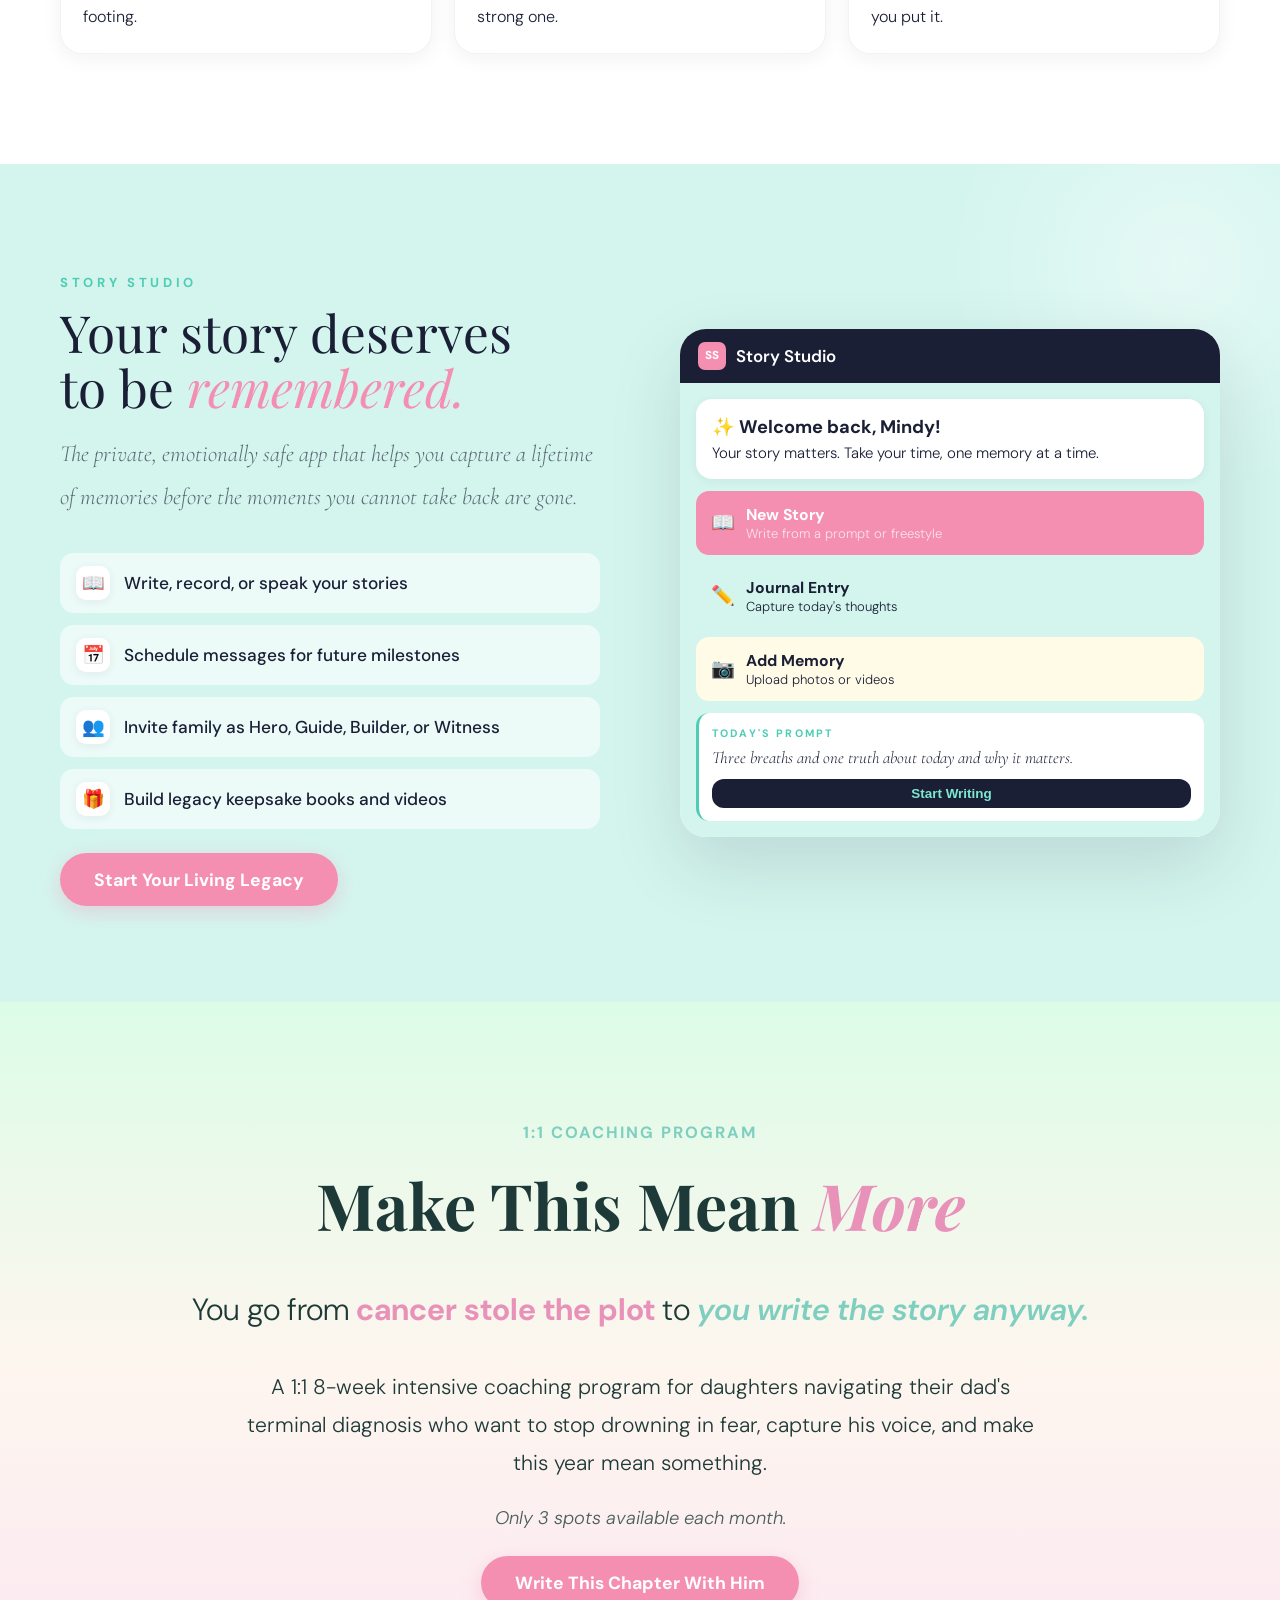
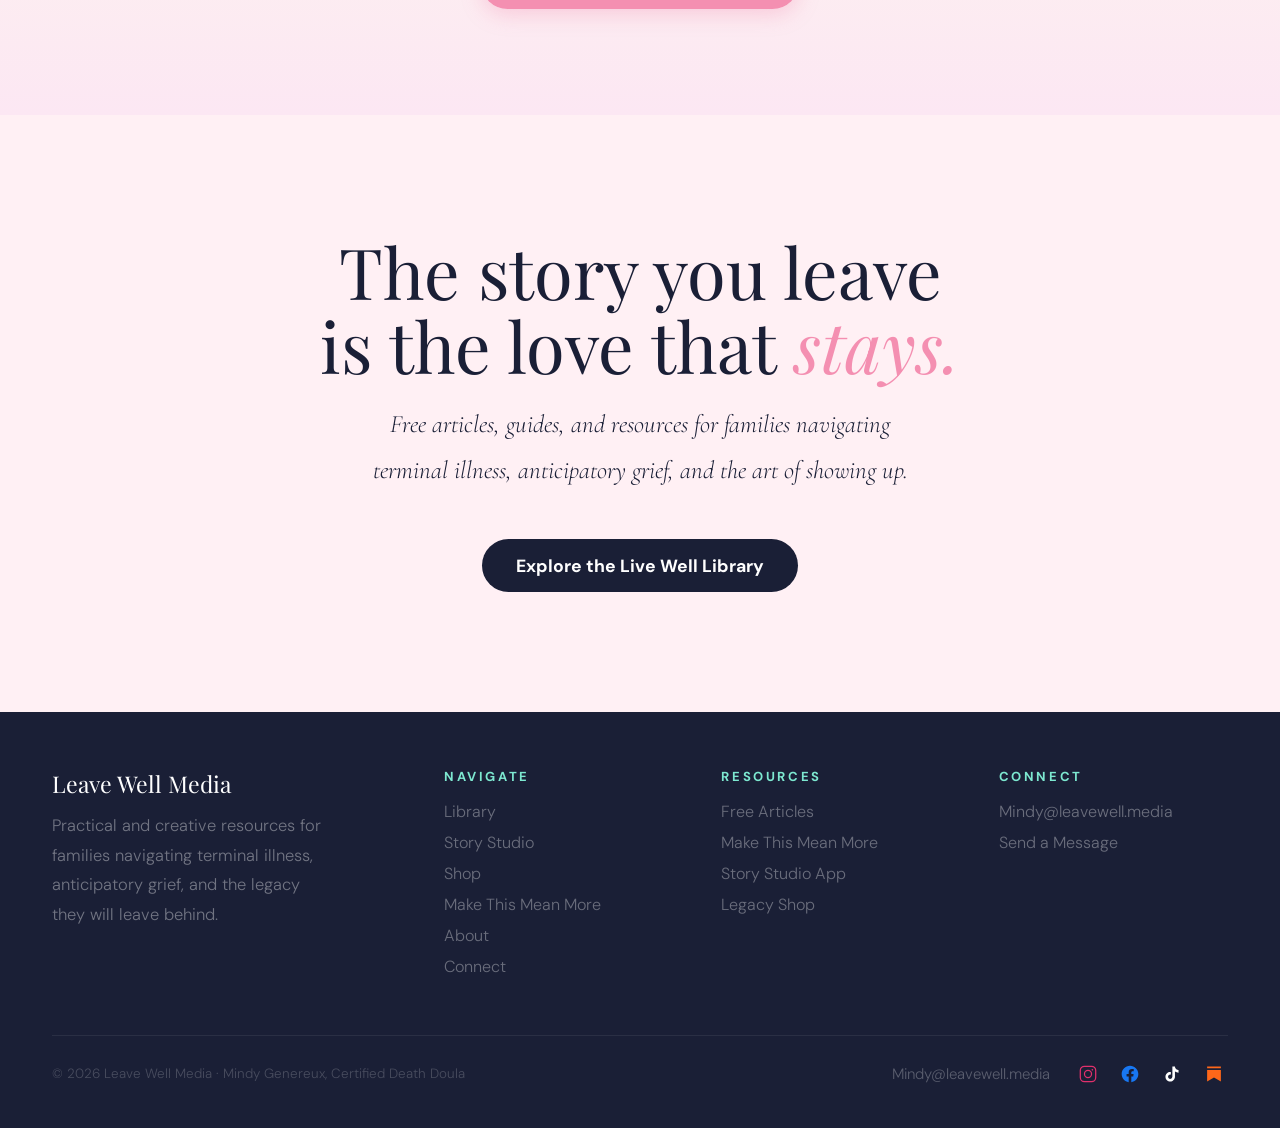
==== commit 6cd0ddd7: "Use interactive-presence-workbook URL; add redirects for common misspellings Made-with: Cursor" ====
--- a/index.html
+++ b/index.html
@@ -341,14 +341,14 @@
     </div>
     <div class="cp-blurb">
       <p class="cp-blurb-lead">If his diagnosis has <strong>fear</strong> writing <strong>the story</strong>, this is where <strong>you start</strong>.</p>
-      <p class="cp-blurb-body"><strong>The Clarity Map</strong> is a <strong>free</strong> <strong>interactive guide</strong> that walks you through the <strong>four stages</strong> from spiral to presence. The <strong>five-page Presence Workbook</strong> (circle words, rewrite fear&rsquo;s story, write him a note, track presence) lives at <a href="/interactive-prescence-workbook/"><strong>leavewell.media/interactive-prescence-workbook</strong></a> — or open it from the map. <strong>Come back to the room</strong> while <strong>the window</strong> is still open.</p>
+      <p class="cp-blurb-body"><strong>The Clarity Map</strong> is a <strong>free</strong> <strong>interactive guide</strong> that walks you through the <strong>four stages</strong> from spiral to presence. The <strong>five-page Presence Workbook</strong> (circle words, rewrite fear&rsquo;s story, write him a note, track presence) lives at <a href="/interactive-presence-workbook/"><strong>leavewell.media/interactive-presence-workbook</strong></a> — or open it from the map. <strong>Come back to the room</strong> while <strong>the window</strong> is still open.</p>
       <p class="cp-blurb-close"><strong>No printing.</strong> <strong>No downloading.</strong> Just <strong>you</strong>, showing up for <strong>him</strong>.</p>
     </div>
     <div class="cp-actions">
       <button type="button" class="cp-btn" id="clarityOpenBtn">Get The Clarity Map</button>
       <p class="cp-audience">For daughters whose dad has a terminal diagnosis</p>
       <p class="cp-url"><a href="/clarity-map/">leavewell.media/clarity-map</a></p>
-      <p class="cp-url" style="margin-top:0.4rem"><a href="/interactive-prescence-workbook/">leavewell.media/interactive-prescence-workbook</a> <span style="opacity:0.75">· workbook</span></p>
+      <p class="cp-url" style="margin-top:0.4rem"><a href="/interactive-presence-workbook/">leavewell.media/interactive-presence-workbook</a> <span style="opacity:0.75">· workbook</span></p>
     </div>
   </div>
 </section>
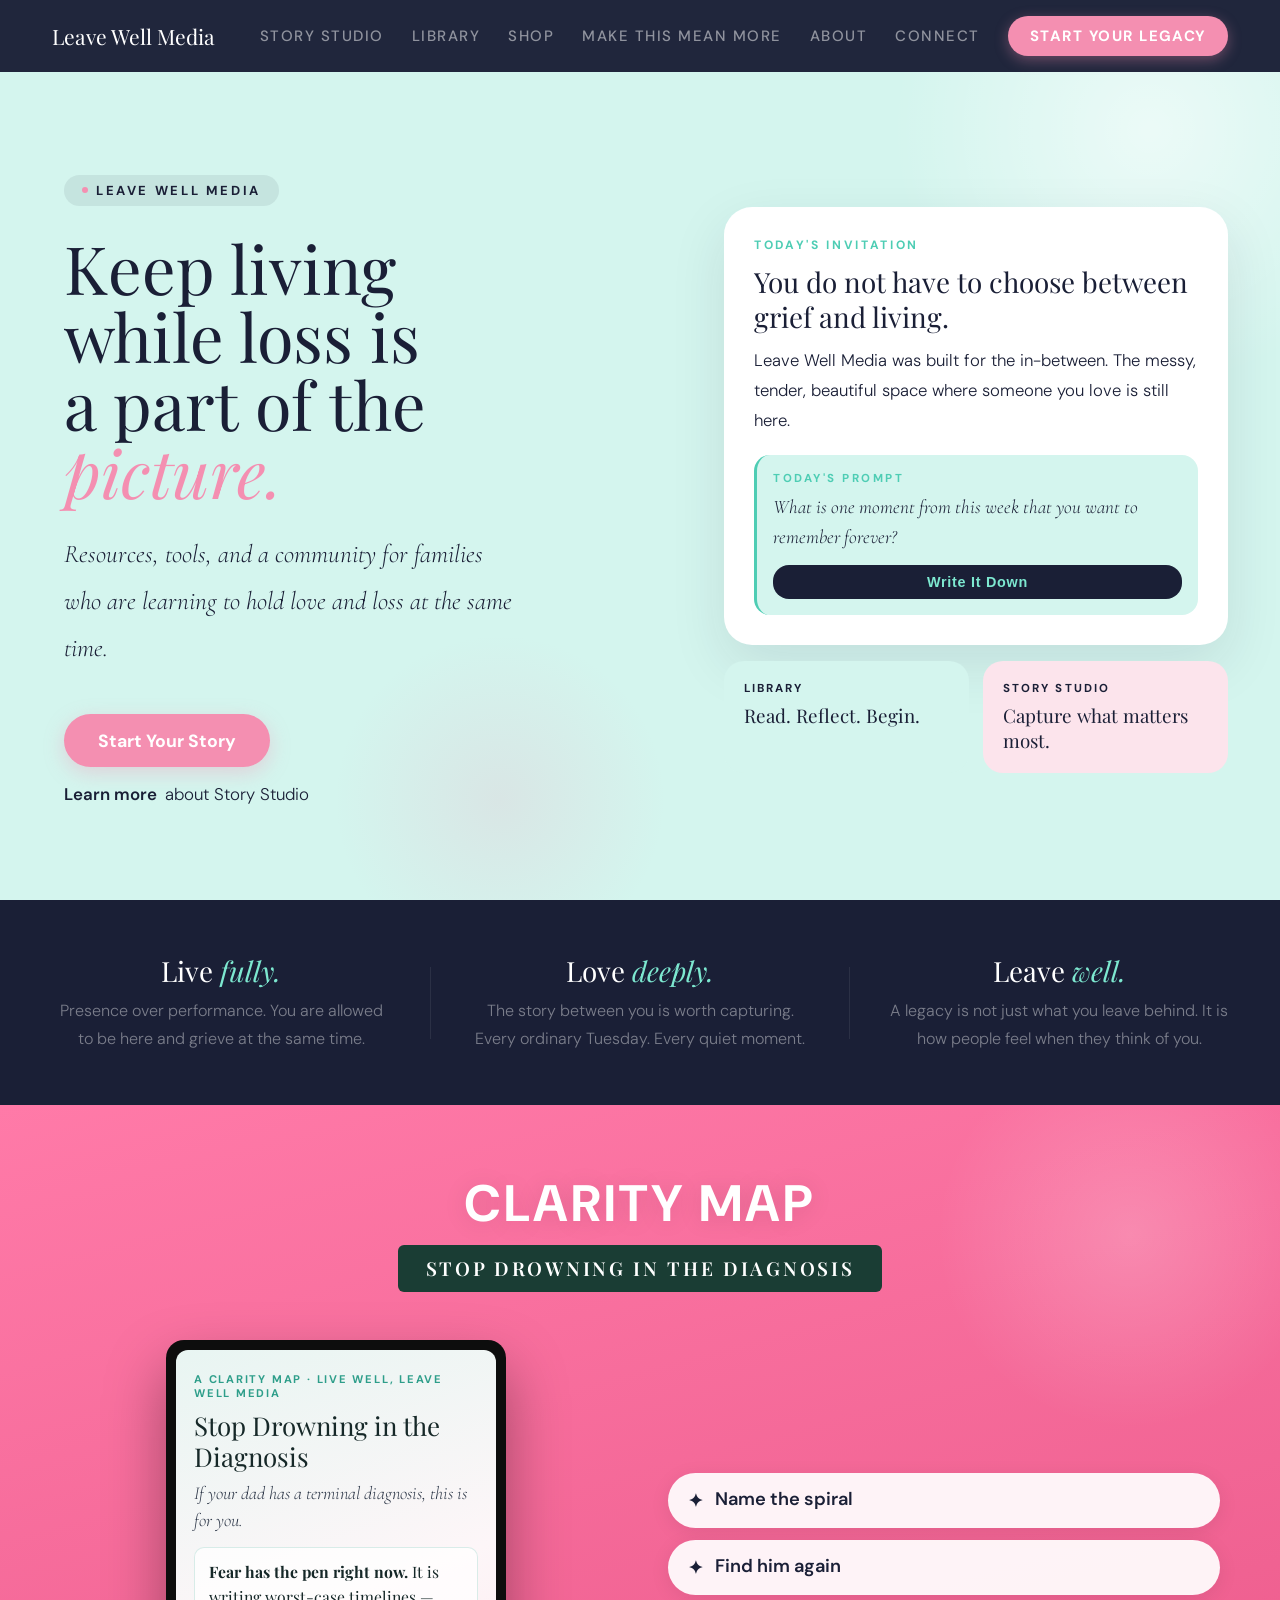
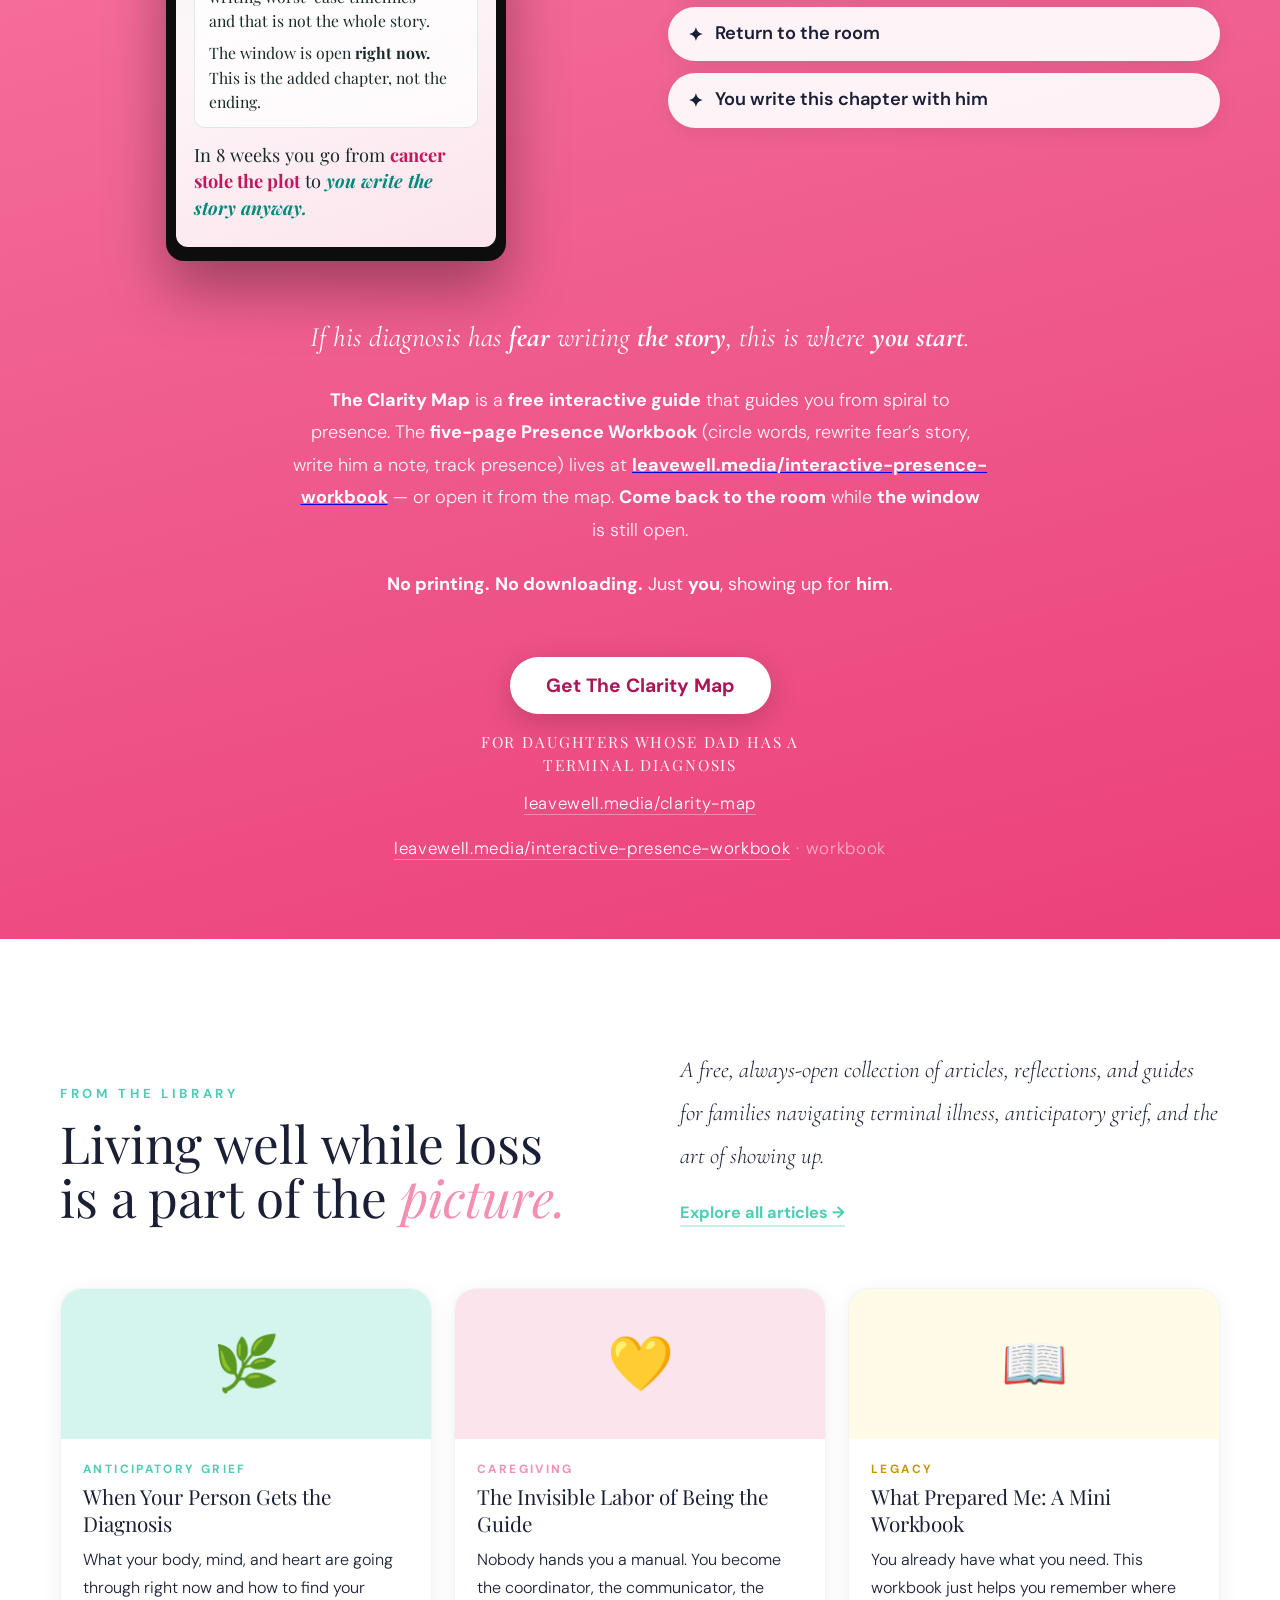
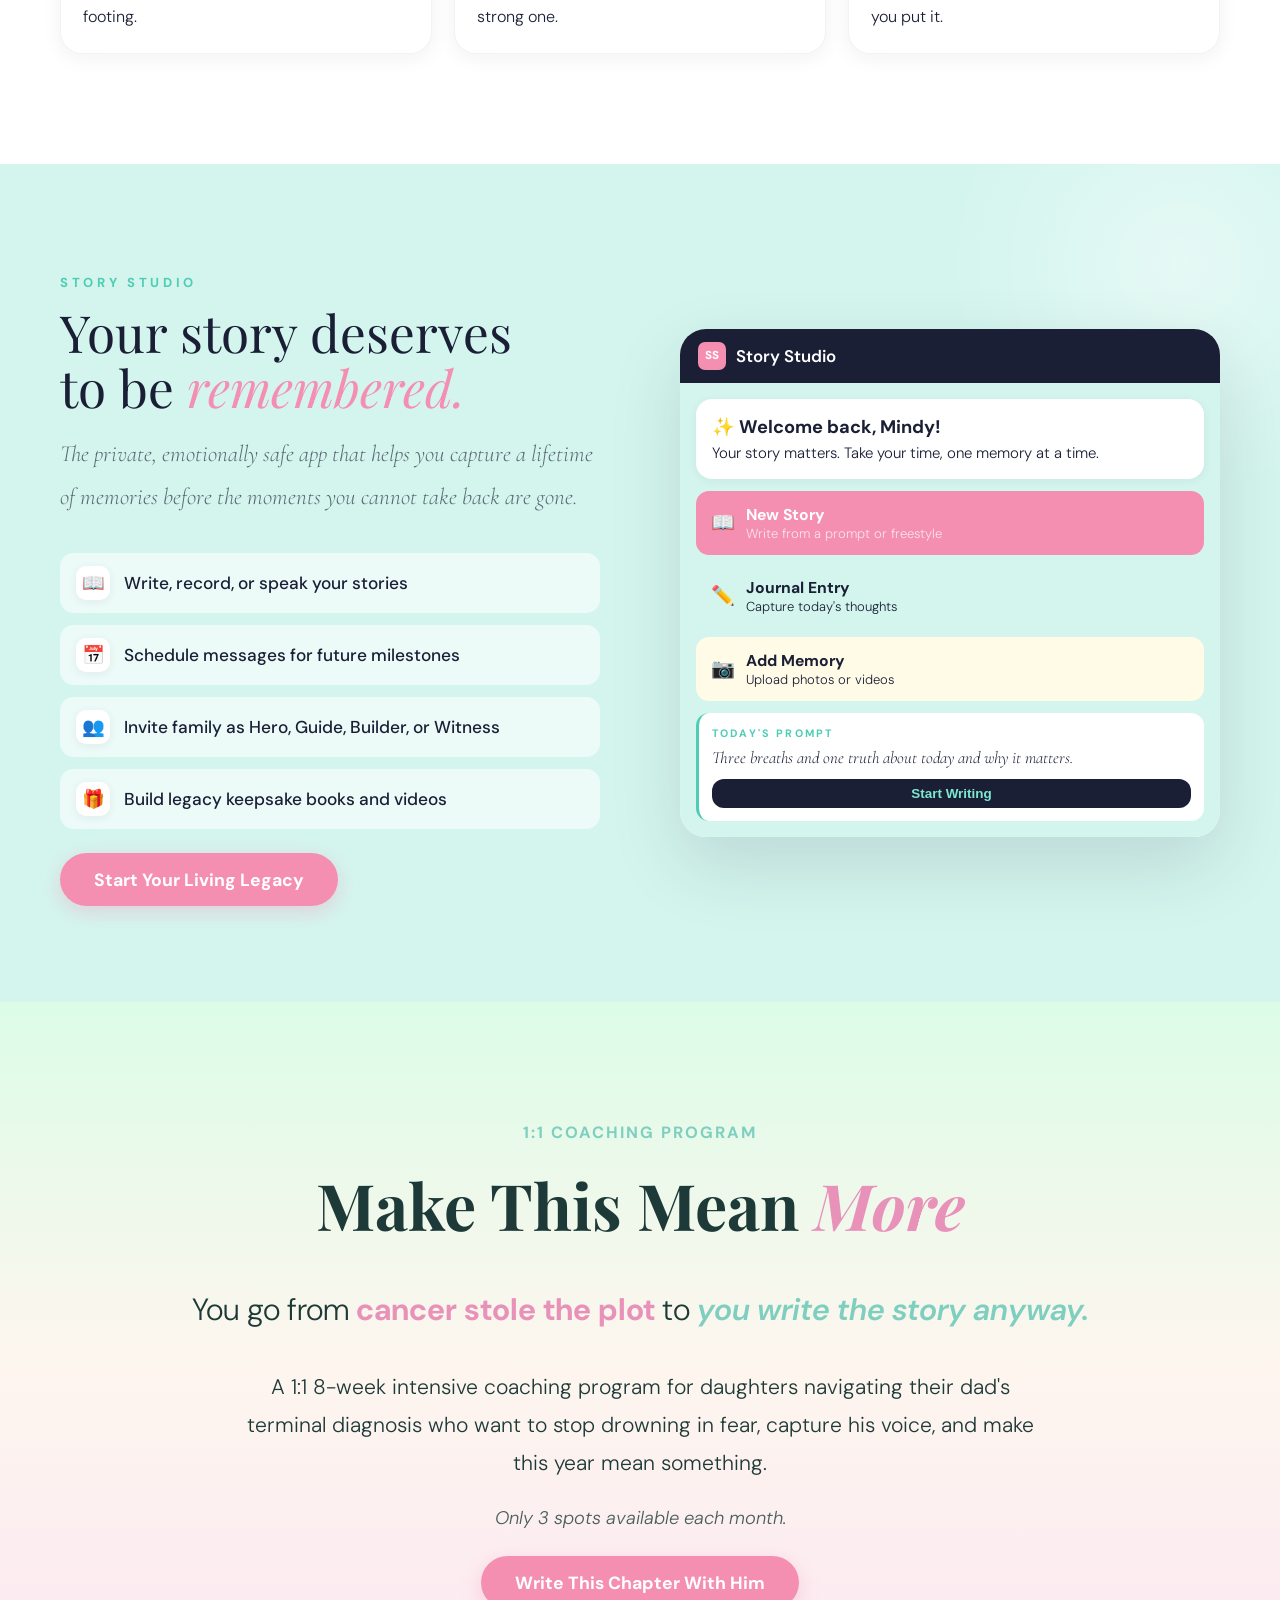
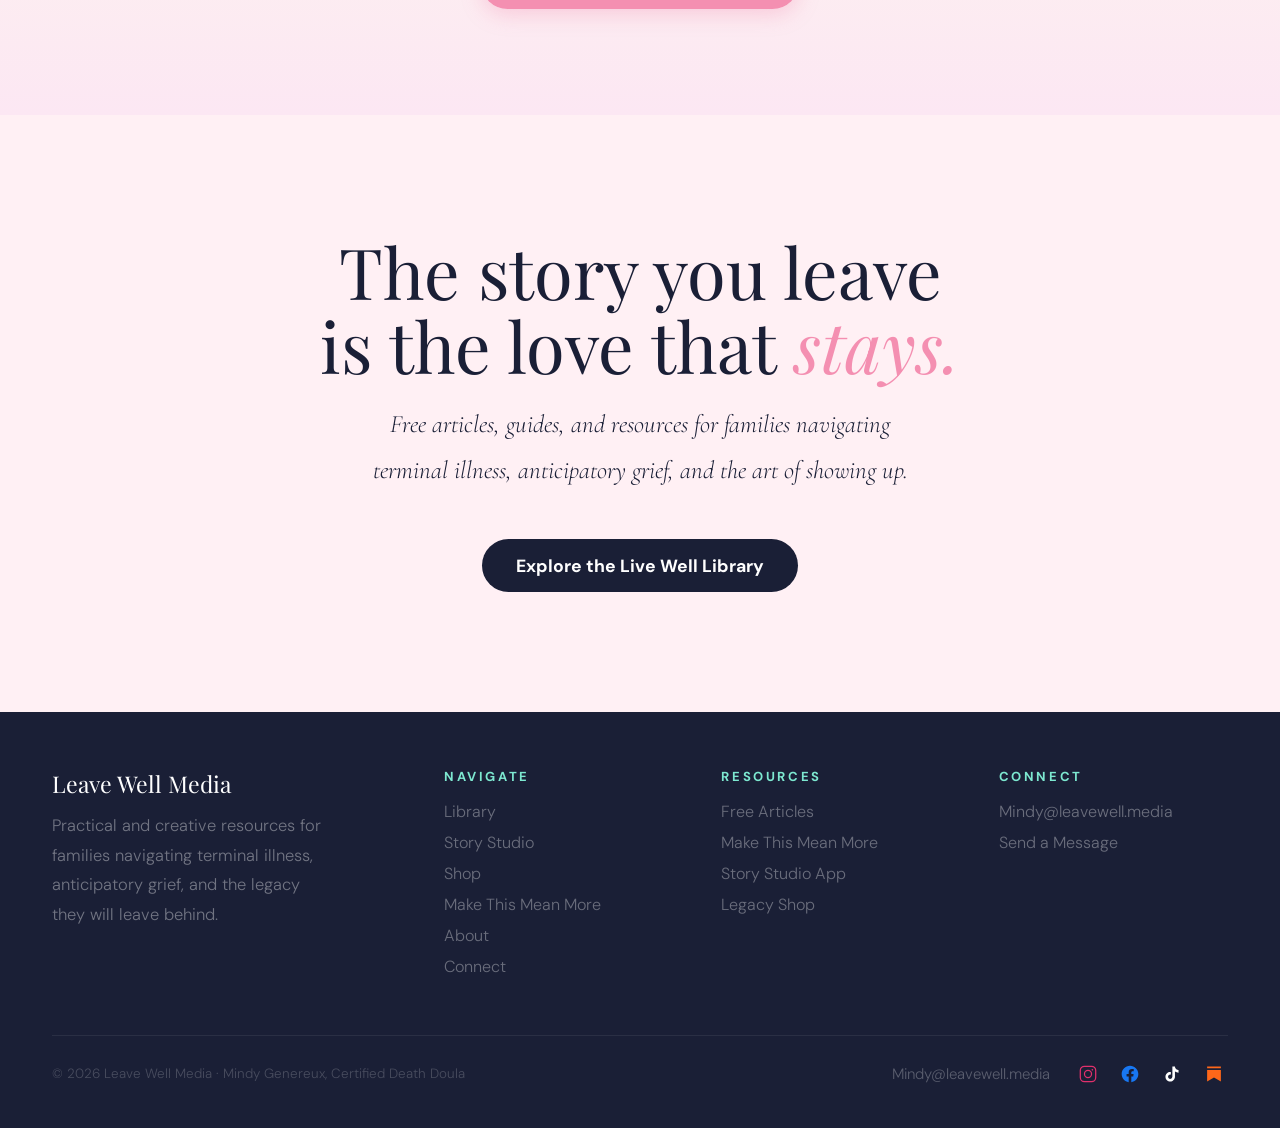
==== commit a4fb2c79: "Clarity Map: new narrative flow, Live Well tagline, window prompts, MTMM copy; drop accordion Made-w" ====
--- a/index.html
+++ b/index.html
@@ -341,7 +341,7 @@
     </div>
     <div class="cp-blurb">
       <p class="cp-blurb-lead">If his diagnosis has <strong>fear</strong> writing <strong>the story</strong>, this is where <strong>you start</strong>.</p>
-      <p class="cp-blurb-body"><strong>The Clarity Map</strong> is a <strong>free</strong> <strong>interactive guide</strong> that walks you through the <strong>four stages</strong> from spiral to presence. The <strong>five-page Presence Workbook</strong> (circle words, rewrite fear&rsquo;s story, write him a note, track presence) lives at <a href="/interactive-presence-workbook/"><strong>leavewell.media/interactive-presence-workbook</strong></a> — or open it from the map. <strong>Come back to the room</strong> while <strong>the window</strong> is still open.</p>
+      <p class="cp-blurb-body"><strong>The Clarity Map</strong> is a <strong>free</strong> <strong>interactive guide</strong> that guides you from spiral to presence. The <strong>five-page Presence Workbook</strong> (circle words, rewrite fear&rsquo;s story, write him a note, track presence) lives at <a href="/interactive-presence-workbook/"><strong>leavewell.media/interactive-presence-workbook</strong></a> — or open it from the map. <strong>Come back to the room</strong> while <strong>the window</strong> is still open.</p>
       <p class="cp-blurb-close"><strong>No printing.</strong> <strong>No downloading.</strong> Just <strong>you</strong>, showing up for <strong>him</strong>.</p>
     </div>
     <div class="cp-actions">
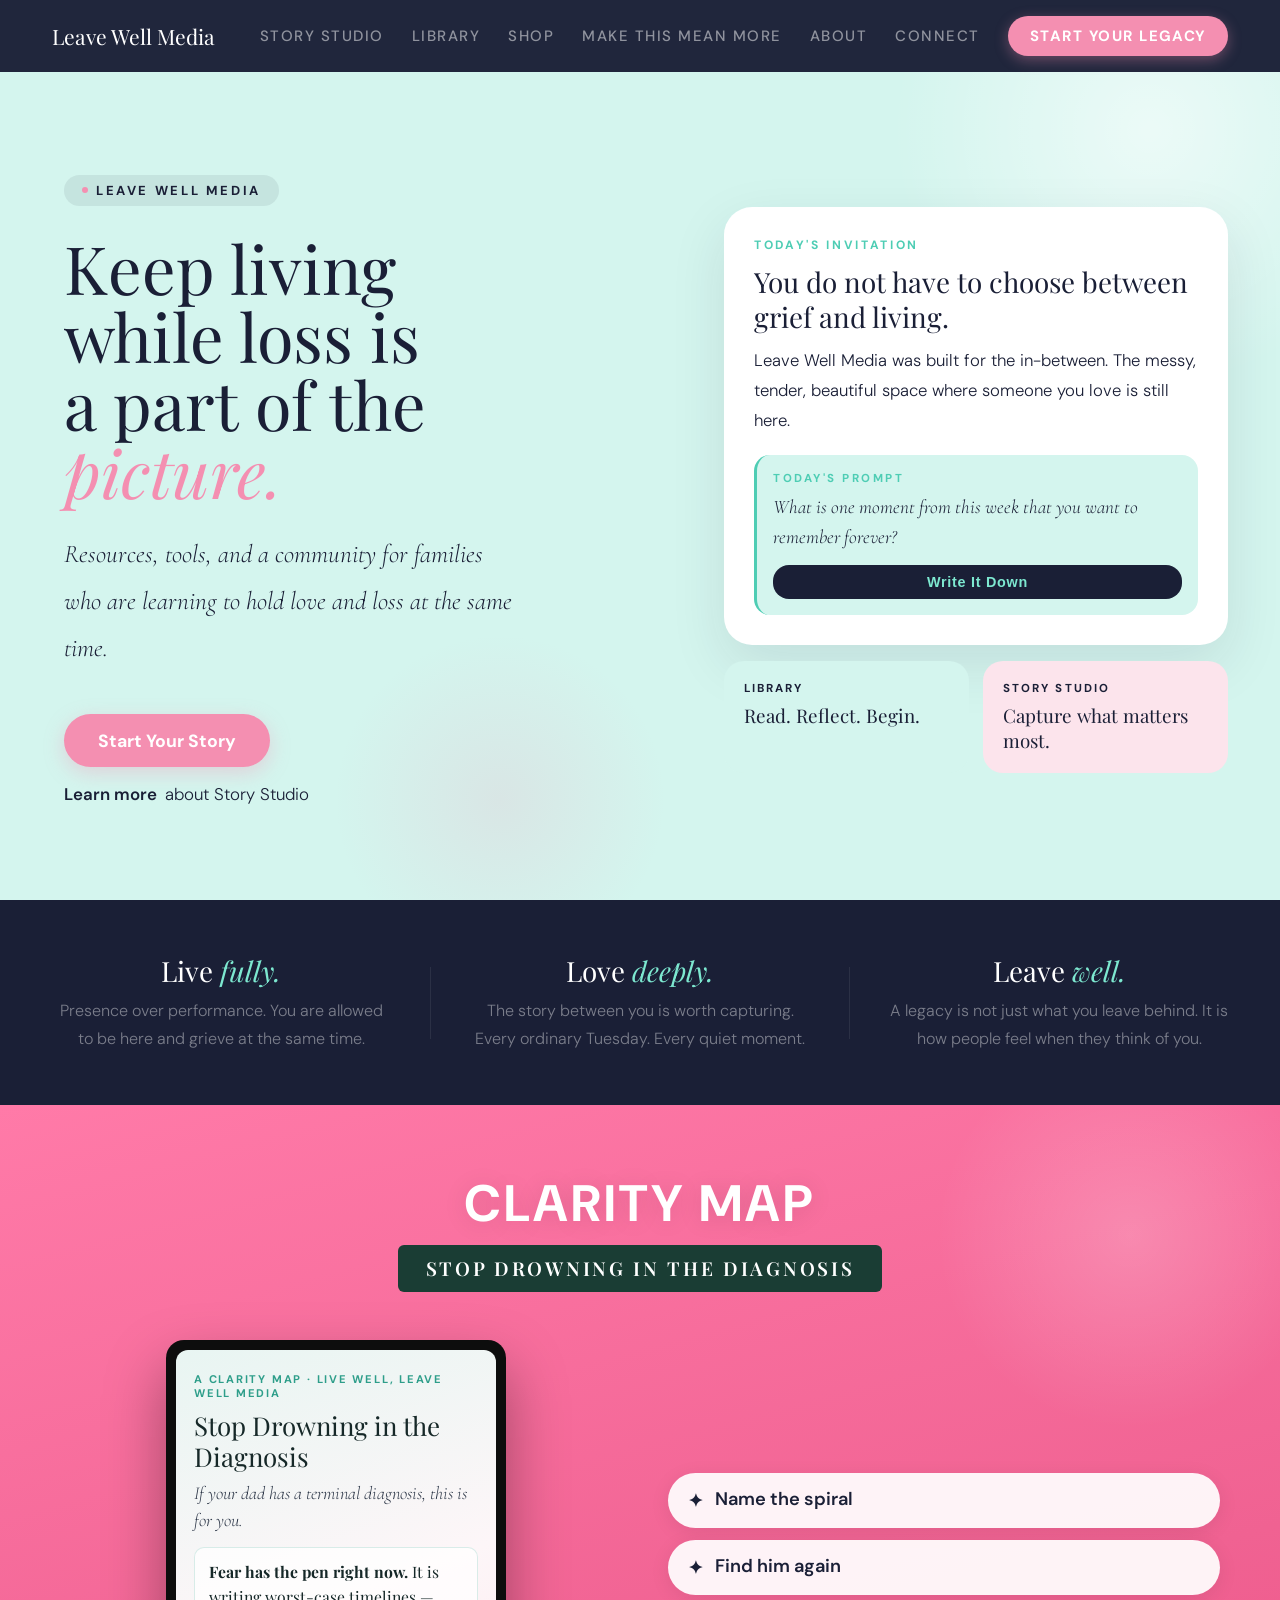
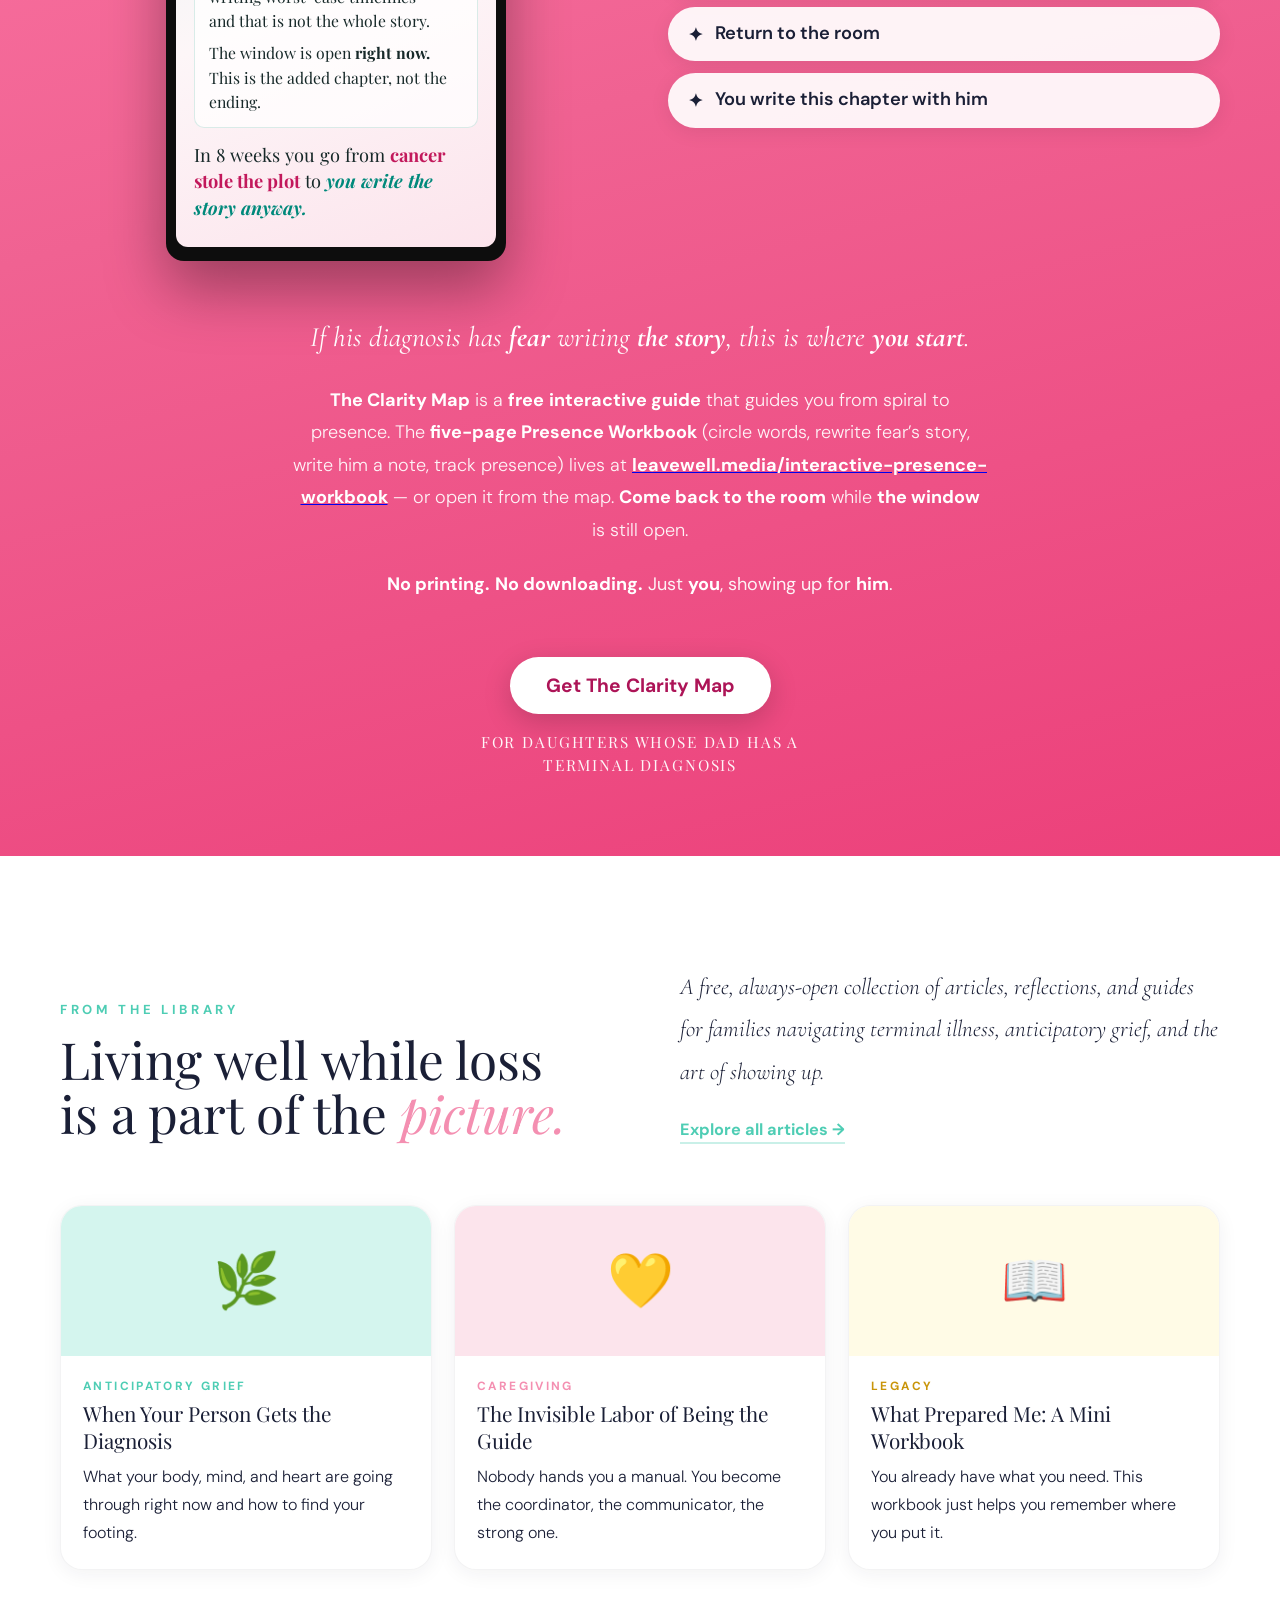
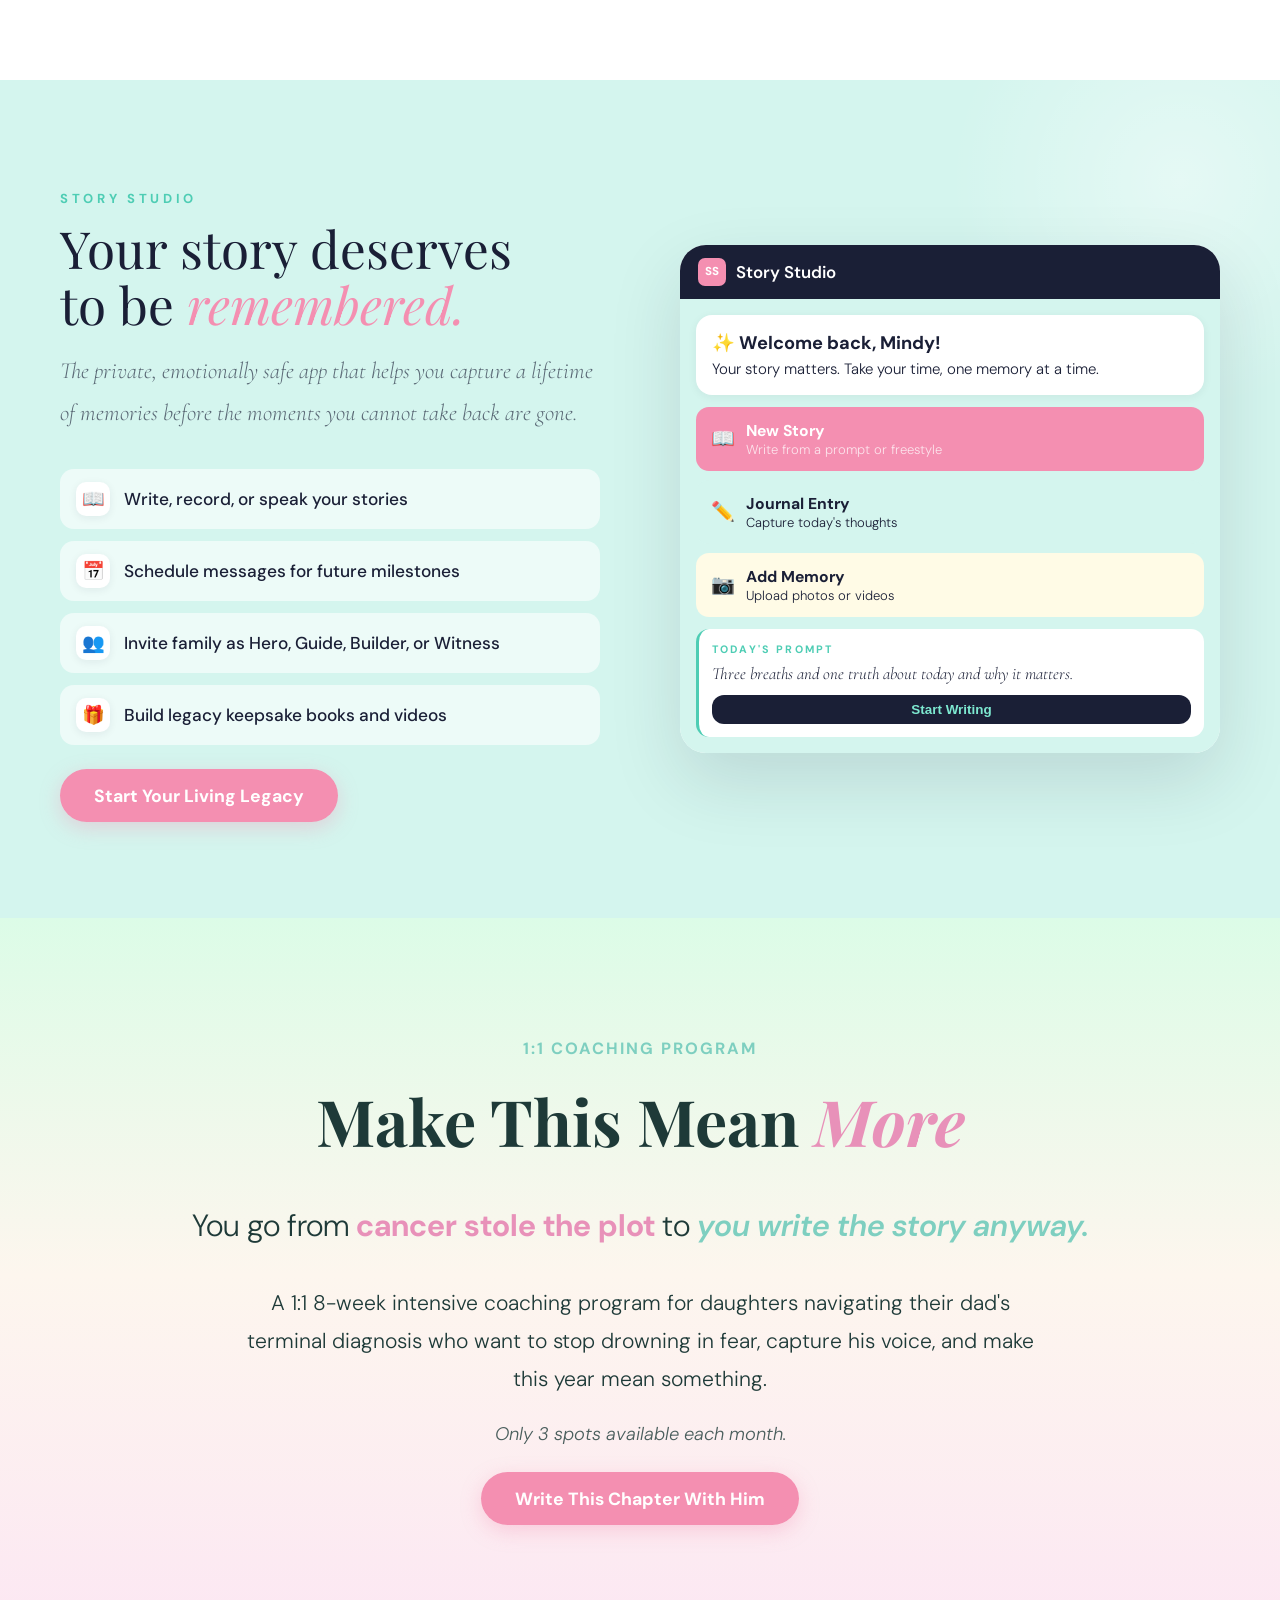
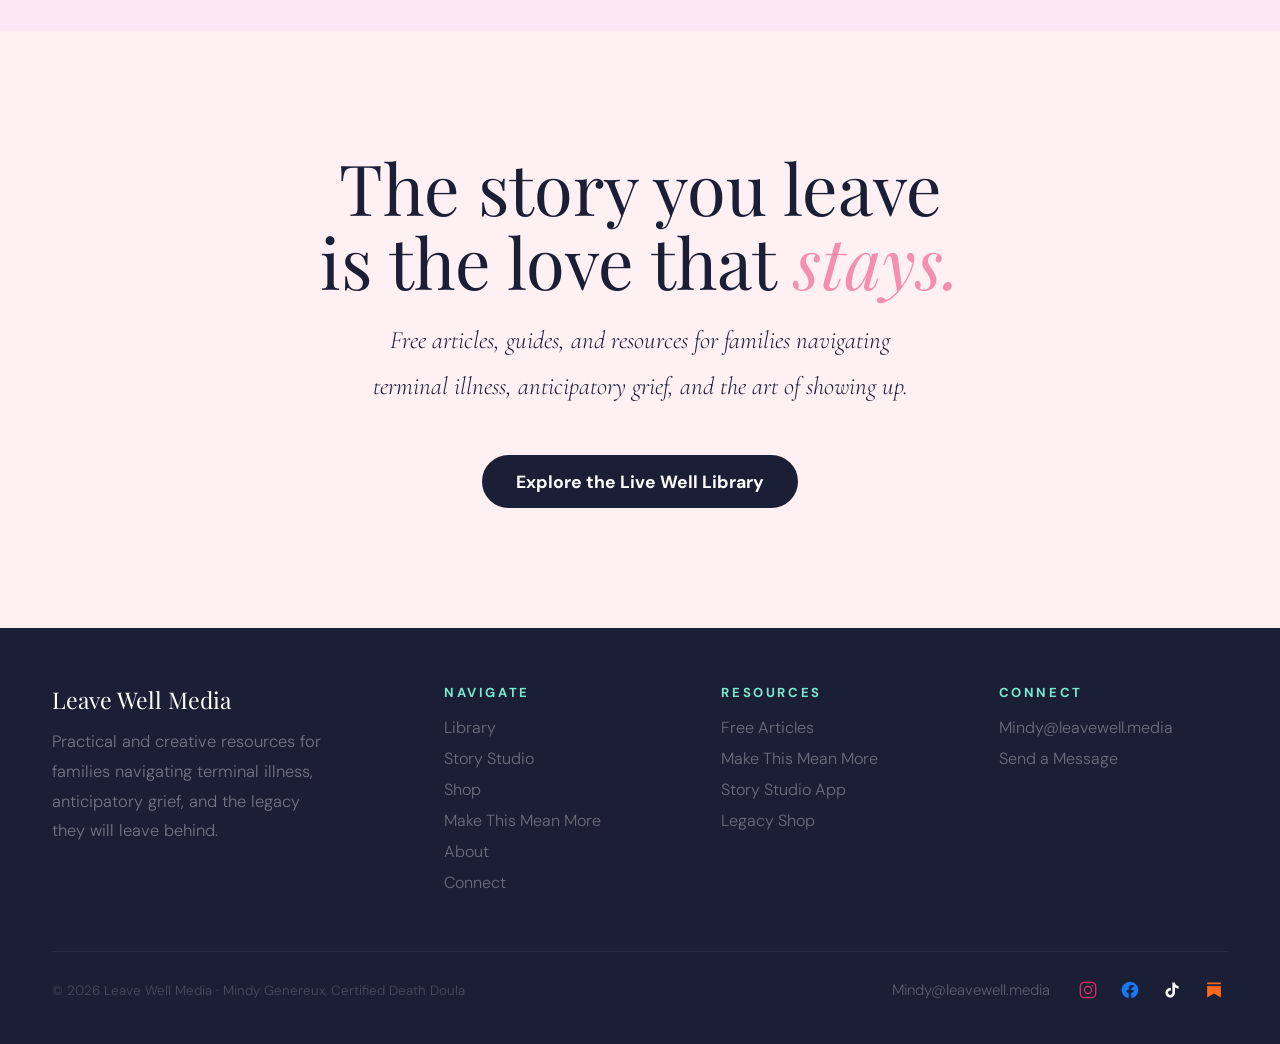
==== commit 3cd97f81: "Homepage: remove Clarity Map promo URL lines under CTA Made-with: Cursor" ====
--- a/index.html
+++ b/index.html
@@ -205,9 +205,6 @@
 .cp-btn{background:var(--white);color:#ad1457;font-family:'DM Sans',sans-serif;font-size:1rem;font-weight:700;padding:16px 36px;border-radius:999px;border:none;cursor:pointer;box-shadow:0 8px 28px rgba(0,0,0,0.18);transition:transform 0.2s,box-shadow 0.2s;}
 .cp-btn:hover{transform:translateY(-2px);box-shadow:0 12px 36px rgba(0,0,0,0.22);}
 .cp-audience{font-family:'Playfair Display',serif;font-size:clamp(0.78rem,1.2vw,0.95rem);letter-spacing:0.12em;text-transform:uppercase;color:rgba(255,255,255,.95);text-align:center;line-height:1.5;max-width:36ch;}
-.cp-url{font-family:'DM Sans',sans-serif;font-size:0.88rem;color:rgba(255,255,255,.75);letter-spacing:0.04em;}
-.cp-url a{color:var(--white);text-decoration:none;border-bottom:1px solid rgba(255,255,255,.35);}
-.cp-url a:hover{border-bottom-color:var(--white);}
 dialog.clarity-dlg{border:none;border-radius:22px;padding:0;max-width:440px;width:calc(100% - 32px);box-shadow:0 24px 80px rgba(0,0,0,0.35);}
 dialog.clarity-dlg::backdrop{background:rgba(26,31,54,0.55);}
 .clarity-dlg-inner{padding:32px 28px 28px;}
@@ -347,8 +344,6 @@
     <div class="cp-actions">
       <button type="button" class="cp-btn" id="clarityOpenBtn">Get The Clarity Map</button>
       <p class="cp-audience">For daughters whose dad has a terminal diagnosis</p>
-      <p class="cp-url"><a href="/clarity-map/">leavewell.media/clarity-map</a></p>
-      <p class="cp-url" style="margin-top:0.4rem"><a href="/interactive-presence-workbook/">leavewell.media/interactive-presence-workbook</a> <span style="opacity:0.75">· workbook</span></p>
     </div>
   </div>
 </section>
